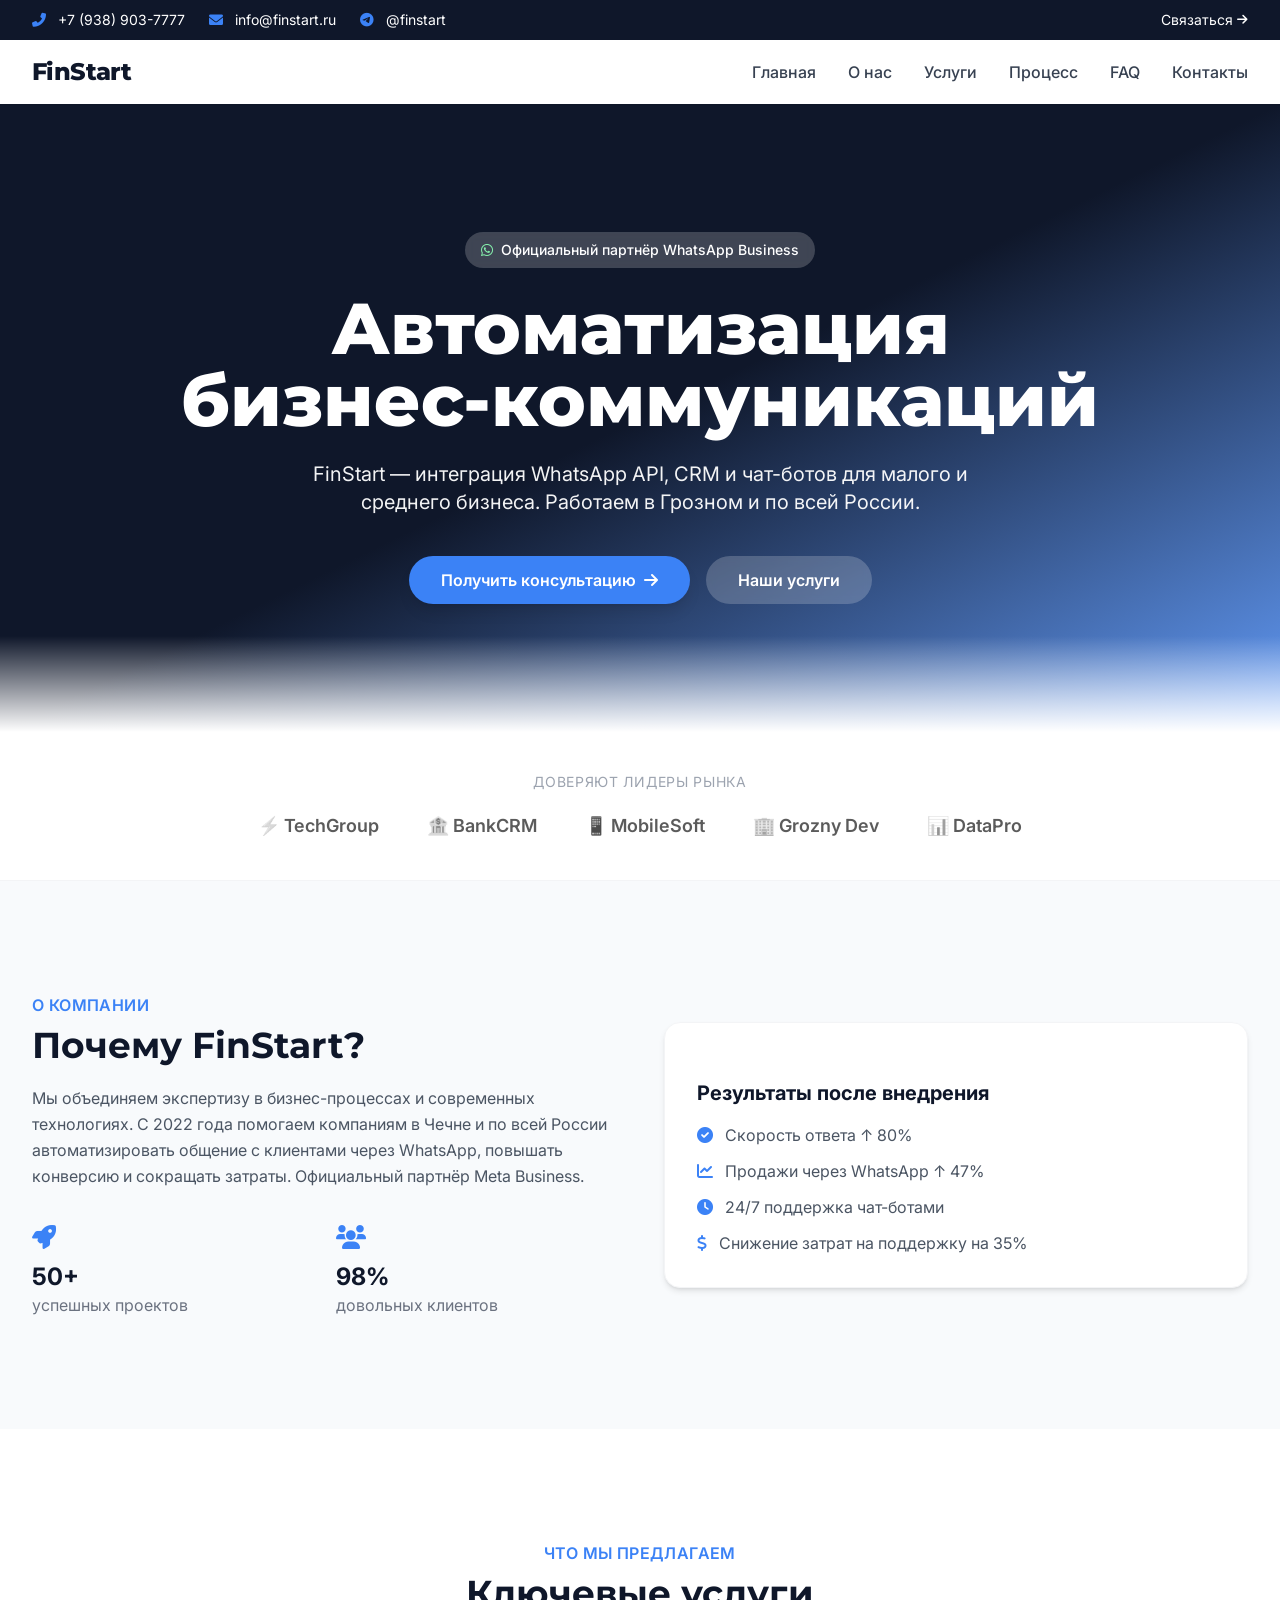
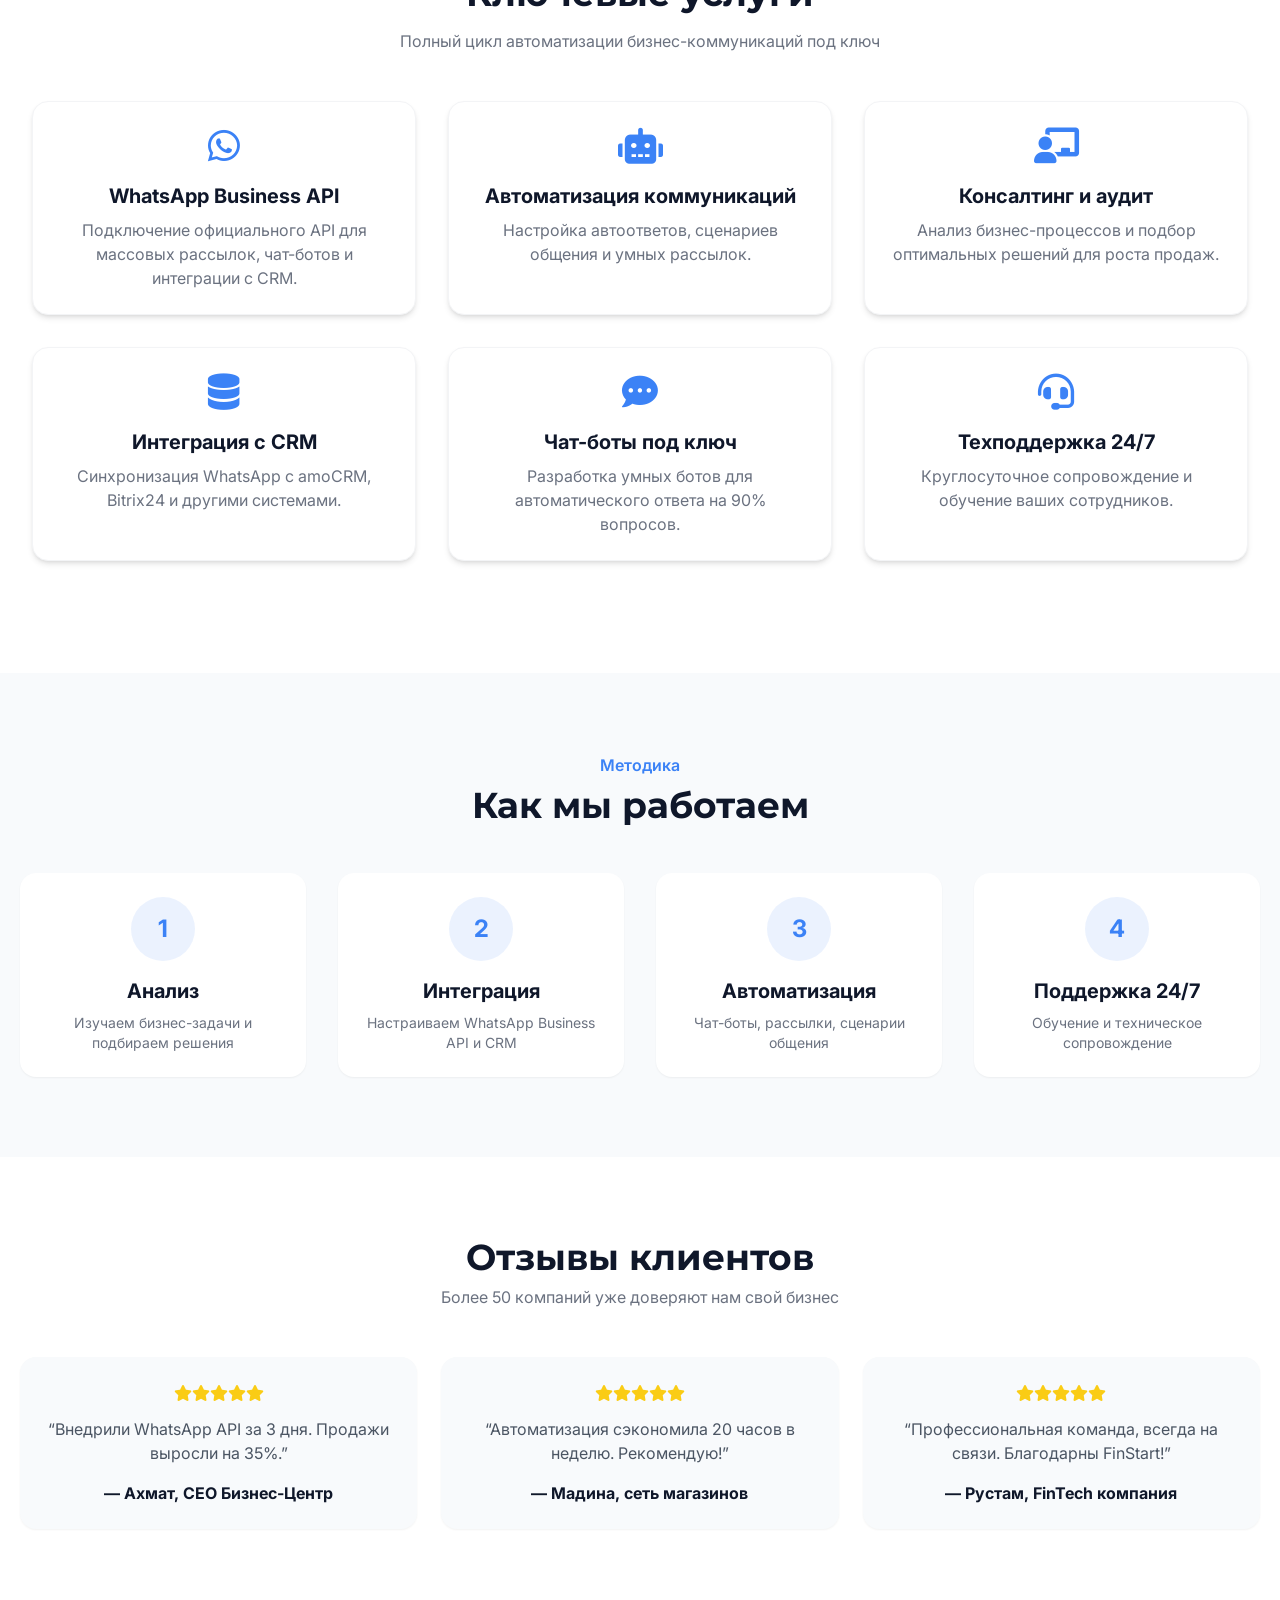
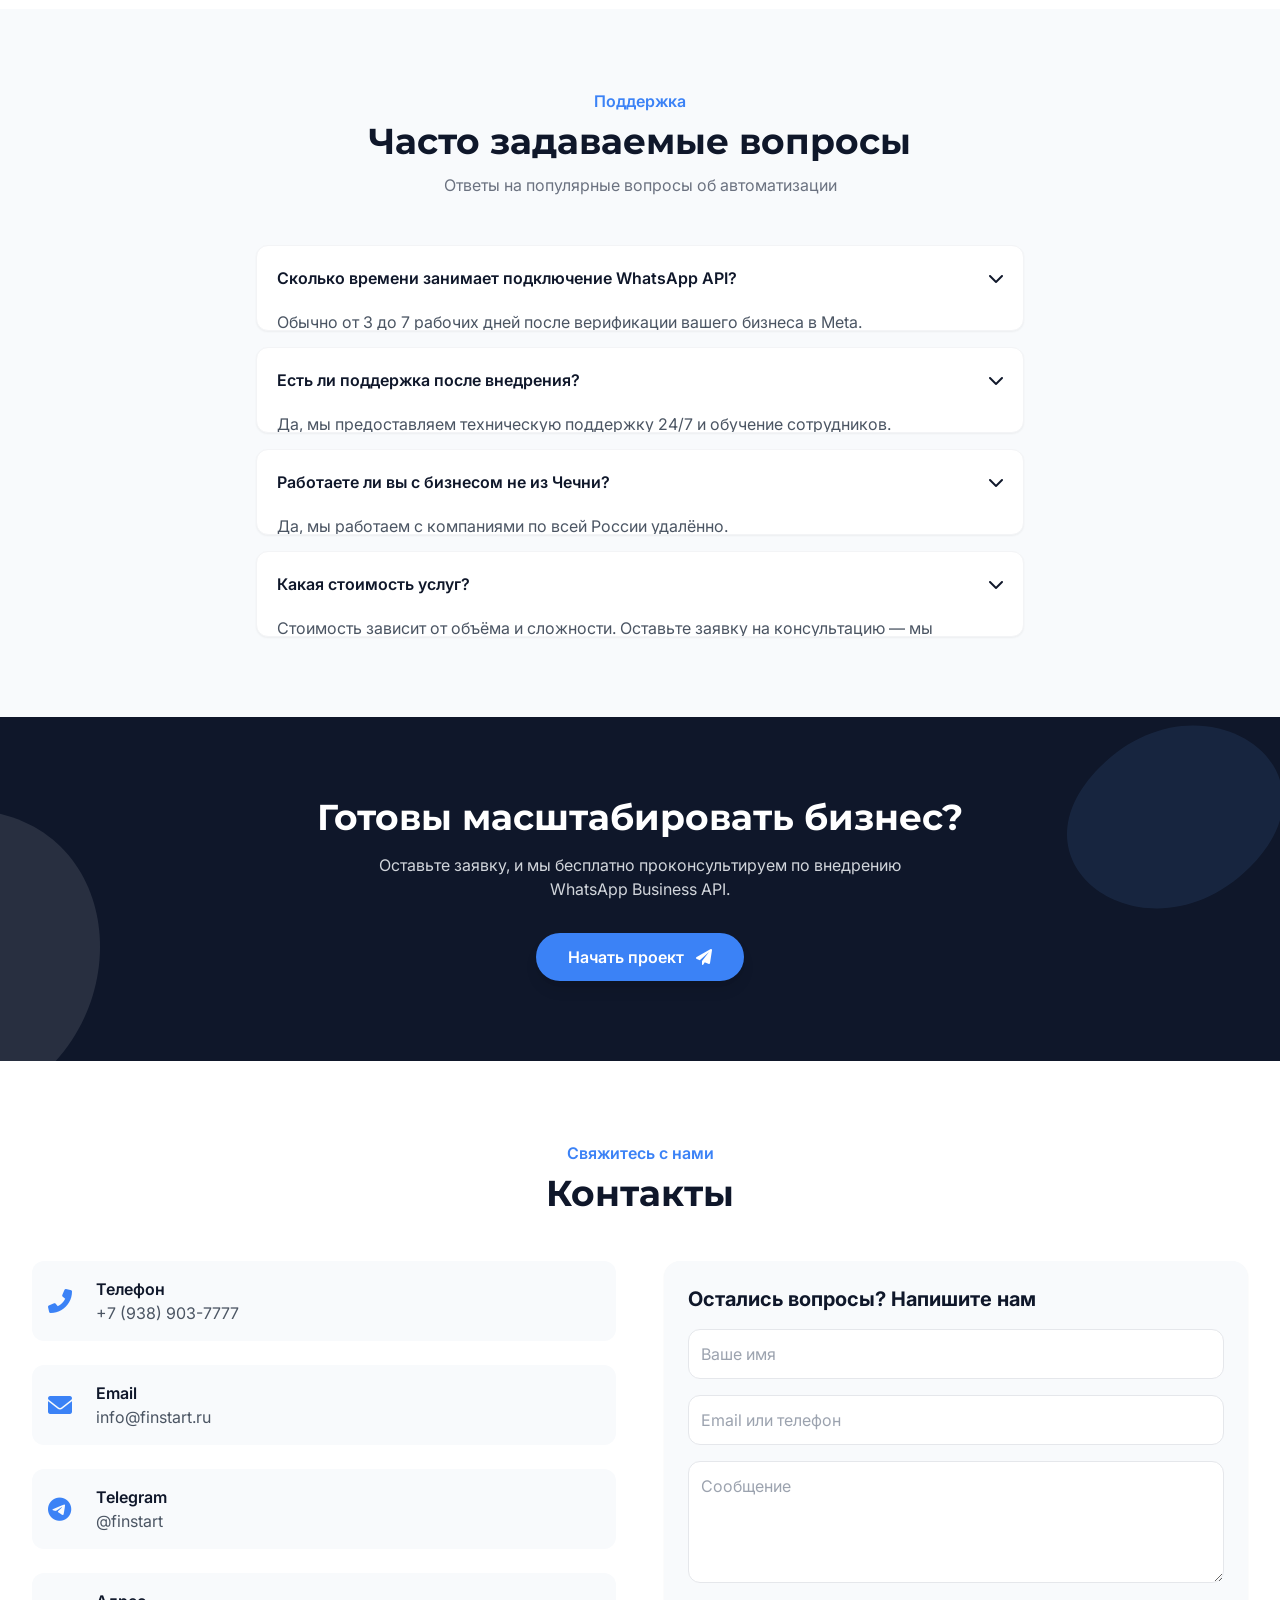
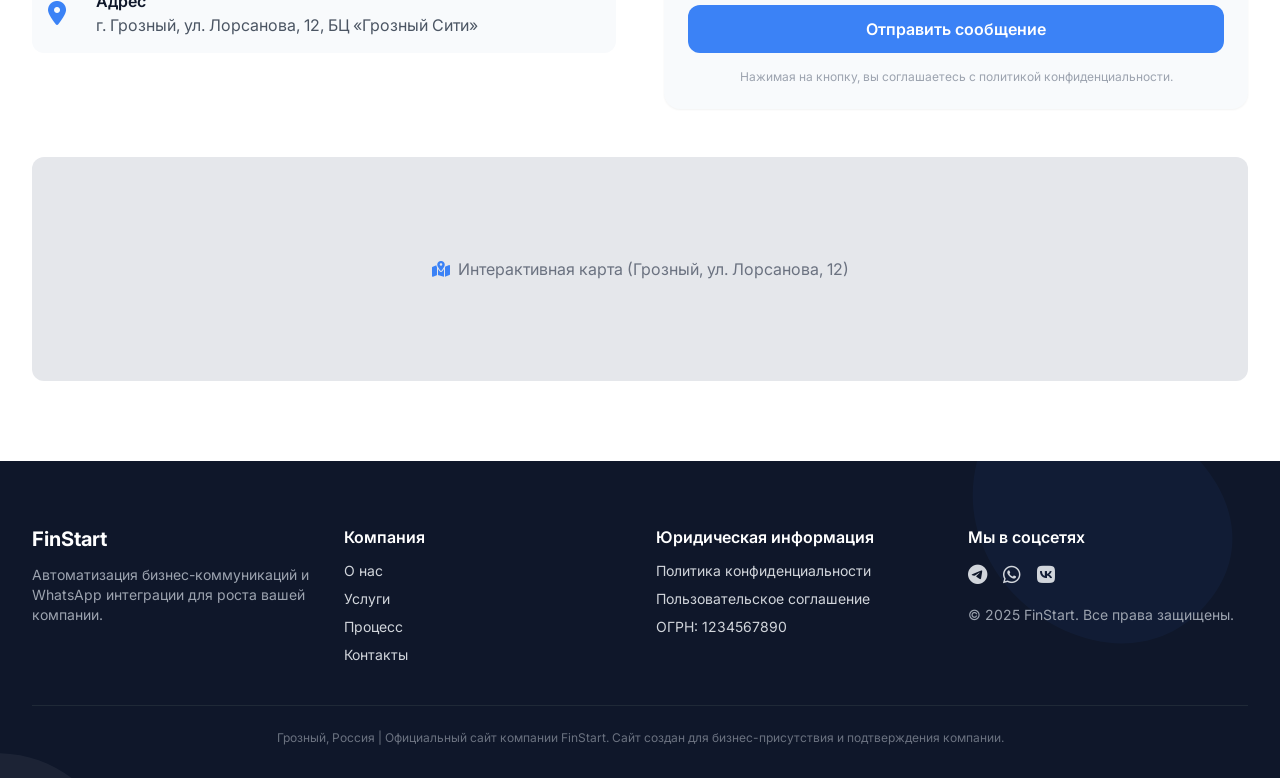
==== index.html @ 0916520d "Replace tailwind.com to localtailwind" ====
<!DOCTYPE html>
<html lang="ru">
<head>
  <meta charset="UTF-8">
  <meta name="viewport" content="width=device-width, initial-scale=1.0, viewport-fit=cover">
  <title>FinStart | Автоматизация бизнес-коммуникаций</title>
  <meta name="description" content="FinStart — интеграция WhatsApp Business API, CRM, чат-боты. Повышайте продажи и доверие к бизнесу. Официальный сайт.">
  <meta name="keywords" content="FinStart, WhatsApp Business, автоматизация, бизнес-коммуникации, CRM, Грозный">
  <meta name="author" content="GrozNet">
  <!-- Open Graph -->
  <meta property="og:title" content="FinStart — Умные бизнес-коммуникации">
  <meta property="og:description" content="Помогаем бизнесу в Чечне и России расти с помощью автоматизации WhatsApp.">
  <meta property="og:type" content="website">
  <meta property="og:url" content="https://finstart.ru">
  <meta property="og:image" content="https://finstart.ru/assets/images/og-preview.jpg">
  <!-- Favicon inline -->
  <link rel="icon" type="image/svg+xml" href="data:image/svg+xml,%3Csvg xmlns='http://www.w3.org/2000/svg' viewBox='0 0 100 100'%3E%3Crect width='100' height='100' fill='%230F172A'/%3E%3Ctext x='50' y='67' font-size='58' text-anchor='middle' fill='white' font-weight='bold'%3EFS%3C/text%3E%3C/svg%3E">
  <!-- Fonts -->
  <link href="https://fonts.googleapis.com/css2?family=Inter:opsz,wght@14..32,300;400;500;600;700;800&family=Montserrat:wght@400;500;600;700;800&display=swap" rel="stylesheet">
  <!-- Tailwind + Font Awesome -->
  <!-- <script src="https://cdn.tailwindcss.com"></script> -->
  <script src="/assets/js/localTailwind.js"></script>
  <link rel="stylesheet" href="https://cdnjs.cloudflare.com/ajax/libs/font-awesome/6.0.0-beta3/css/all.min.css">
  <style>
    /* Custom CSS for accordion, mobile menu, animations */
    .faq-answer {
      max-height: 0;
      overflow: hidden;
      transition: max-height 0.4s cubic-bezier(0.4, 0, 0.2, 1);
    }
    .faq-answer.open {
      max-height: 300px;
    }
    .mobile-menu-open {
      overflow: hidden;
    }
    @keyframes fadeUp {
      from { opacity: 0; transform: translateY(30px); }
      to { opacity: 1; transform: translateY(0); }
    }
    .fade-up {
      animation: fadeUp 0.7s ease forwards;
    }
    .service-card, .testimonial-card {
      transition: all 0.3s ease;
    }
    .service-card:hover, .testimonial-card:hover {
      transform: translateY(-6px);
      box-shadow: 0 20px 25px -12px rgba(0, 0, 0, 0.1);
    }
    html {
      scroll-behavior: smooth;
    }
  </style>
  <script>
    tailwind.config = {
      theme: {
        extend: {
          colors: {
            brand: '#0F172A',
            accent: '#3B82F6',
            'gray-soft': '#F8FAFC',
          },
          fontFamily: {
            heading: ['Montserrat', 'sans-serif'],
            body: ['Inter', 'sans-serif'],
          }
        }
      }
    }
  </script>
</head>
<body class="font-body text-brand bg-white">

  <!-- ==================== MULTILEVEL HEADER (Top bar + Main nav) ==================== -->
  <header class="sticky top-0 z-50 bg-white/95 backdrop-blur-md shadow-sm">
    <!-- Top bar with contacts (desktop) -->
    <div class="hidden md:block bg-brand text-white text-sm py-2.5">
      <div class="container mx-auto px-5 lg:px-8 flex justify-between items-center">
        <div class="flex space-x-6">
          <span><i class="fas fa-phone-alt mr-2 text-accent"></i> +7 (938) 903-7777</span>
          <span><i class="fas fa-envelope mr-2 text-accent"></i> info@finstart.ru</span>
          <span><i class="fab fa-telegram mr-2 text-accent"></i> @finstart</span>
        </div>
        <div>
          <a href="#contact" class="hover:text-accent transition flex items-center gap-1">Связаться <i class="fas fa-arrow-right text-xs"></i></a>
        </div>
      </div>
    </div>
    <!-- Main navigation -->
    <div class="container mx-auto px-5 lg:px-8 py-4 flex items-center justify-between">
      <a href="#hero" class="text-2xl font-heading font-extrabold tracking-tight text-brand">FinStart</a>
      <nav class="hidden md:flex space-x-8 text-gray-700 font-medium">
        <a href="#hero" class="hover:text-accent transition">Главная</a>
        <a href="#about" class="hover:text-accent transition">О нас</a>
        <a href="#services" class="hover:text-accent transition">Услуги</a>
        <a href="#process" class="hover:text-accent transition">Процесс</a>
        <a href="#faq" class="hover:text-accent transition">FAQ</a>
        <a href="#contact" class="hover:text-accent transition">Контакты</a>
      </nav>
      <button id="mobileMenuBtn" class="md:hidden text-2xl focus:outline-none" aria-label="Меню"><i class="fas fa-bars"></i></button>
    </div>
    <!-- Mobile drawer -->
    <div id="mobileMenu" class="fixed inset-0 bg-white z-50 transform translate-x-full transition-transform duration-300 ease-in-out md:hidden w-full h-full min-h-screen">
          <div class="flex flex-col h-full pt-20 px-6 bg-white">
            <button id="closeMenuBtn" class="absolute top-6 right-6 text-2xl text-gray-800"><i class="fas fa-times"></i></button>
            <nav class="flex flex-col space-y-6 text-xl font-medium text-gray-800">
              <a href="#hero" class="border-b pb-2">Главная</a>
              <a href="#about" class="border-b pb-2">О нас</a>
              <a href="#services" class="border-b pb-2">Услуги</a>
              <a href="#process" class="border-b pb-2">Процесс</a>
              <a href="#faq" class="border-b pb-2">FAQ</a>
              <a href="#contact" class="border-b pb-2">Контакты</a>
            </nav>
            <div class="mt-auto pt-8 text-sm text-gray-500 border-t border-gray-100 pb-8">
              <p>© 2025 FinStart | Грозный, Чечня</p>
              <div class="flex space-x-4 mt-3 text-lg text-gray-700">
                <i class="fab fa-whatsapp"></i>
                <i class="fab fa-telegram"></i>
                <i class="fab fa-vk"></i>
              </div>
            </div>
          </div>
        </div>
  </header>

  <main>
    <!-- ==================== HERO SECTION ==================== -->
    <section id="hero" class="relative bg-gradient-to-br from-brand via-brand to-accent/80 text-white py-24 md:py-32 overflow-hidden">
      <div class="container mx-auto px-5 lg:px-8 text-center relative z-10">
        <div class="inline-flex items-center gap-2 bg-white/20 backdrop-blur-sm rounded-full px-4 py-2 text-sm font-medium mb-6">
          <i class="fab fa-whatsapp text-green-300"></i> Официальный партнёр WhatsApp Business
        </div>
        <h1 class="font-heading text-4xl md:text-6xl lg:text-7xl font-extrabold leading-tight">Автоматизация <br>бизнес-коммуникаций</h1>
        <p class="mt-6 text-lg md:text-xl max-w-2xl mx-auto opacity-95">FinStart — интеграция WhatsApp API, CRM и чат-ботов для малого и среднего бизнеса. Работаем в Грозном и по всей России.</p>
        <div class="mt-10 flex flex-wrap justify-center gap-4">
          <a href="#contact" class="bg-accent hover:bg-blue-600 px-8 py-3 rounded-full font-semibold shadow-lg transition inline-flex items-center gap-2">Получить консультацию <i class="fas fa-arrow-right"></i></a>
          <a href="#services" class="bg-white/20 backdrop-blur-sm hover:bg-white/30 px-8 py-3 rounded-full font-semibold transition">Наши услуги</a>
        </div>
      </div>
      <div class="absolute bottom-0 left-0 w-full h-24 bg-gradient-to-t from-white to-transparent"></div>
    </section>

    <!-- ==================== TRUST BADGES ==================== -->
    <section class="py-10 bg-white border-b border-gray-100">
      <div class="container mx-auto px-5 text-center">
        <p class="text-gray-400 text-sm uppercase tracking-wider">Доверяют лидеры рынка</p>
        <div class="flex flex-wrap justify-center gap-8 md:gap-12 mt-5 opacity-70 grayscale">
          <span class="text-lg font-semibold">⚡ TechGroup</span><span class="text-lg font-semibold">🏦 BankCRM</span><span class="text-lg font-semibold">📱 MobileSoft</span><span class="text-lg font-semibold">🏢 Grozny Dev</span><span class="text-lg font-semibold">📊 DataPro</span>
        </div>
      </div>
    </section>

    <!-- ==================== ABOUT + STATS ==================== -->
    <section id="about" class="py-20 md:py-28 bg-gray-soft">
      <div class="container mx-auto px-5 lg:px-8">
        <div class="grid md:grid-cols-2 gap-12 items-center">
          <div class="fade-up">
            <span class="text-accent font-semibold uppercase tracking-wide">О компании</span>
            <h2 class="font-heading text-3xl md:text-4xl font-bold mt-2">Почему FinStart?</h2>
            <p class="mt-5 text-gray-600 leading-relaxed">Мы объединяем экспертизу в бизнес-процессах и современных технологиях. С 2022 года помогаем компаниям в Чечне и по всей России автоматизировать общение с клиентами через WhatsApp, повышать конверсию и сокращать затраты. Официальный партнёр Meta Business.</p>
            <div class="mt-8 grid grid-cols-2 gap-6">
              <div><i class="fas fa-rocket text-accent text-2xl"></i><p class="font-bold text-2xl mt-2">50+</p><p class="text-gray-500">успешных проектов</p></div>
              <div><i class="fas fa-users text-accent text-2xl"></i><p class="font-bold text-2xl mt-2">98%</p><p class="text-gray-500">довольных клиентов</p></div>
            </div>
          </div>
          <div class="bg-white rounded-2xl p-6 md:p-8 shadow-md border border-gray-100 fade-up" style="animation-delay:0.1s">
            <i class="fas fa-chart-simple text-accent text-3xl mb-4"></i>
            <h3 class="text-xl font-bold">Результаты после внедрения</h3>
            <ul class="mt-4 space-y-3 text-gray-600">
              <li><i class="fas fa-check-circle text-accent mr-2"></i> Скорость ответа ↑ 80%</li>
              <li><i class="fas fa-chart-line mr-2 text-accent"></i> Продажи через WhatsApp ↑ 47%</li>
              <li><i class="fas fa-clock mr-2 text-accent"></i> 24/7 поддержка чат-ботами</li>
              <li><i class="fas fa-dollar-sign mr-2 text-accent"></i> Снижение затрат на поддержку на 35%</li>
            </ul>
          </div>
        </div>
      </div>
    </section>

    <!-- ==================== SERVICES SECTION (Dynamic JS) ==================== -->
    <section id="services" class="py-20 md:py-28 bg-white">
      <div class="container mx-auto px-5 lg:px-8 text-center">
        <span class="text-accent font-semibold uppercase tracking-wide">Что мы предлагаем</span>
        <h2 class="font-heading text-3xl md:text-4xl font-bold mt-2">Ключевые услуги</h2>
        <p class="text-gray-500 mt-4 max-w-2xl mx-auto">Полный цикл автоматизации бизнес-коммуникаций под ключ</p>
        <div id="servicesGrid" class="grid md:grid-cols-2 lg:grid-cols-3 gap-8 mt-12">
          <!-- Will be injected via JS -->
          <div class="col-span-full flex justify-center py-12"><i class="fas fa-spinner fa-spin text-accent text-3xl"></i></div>
        </div>
      </div>
    </section>

    <!-- ==================== PROCESS SECTION (4 steps) ==================== -->
    <section id="process" class="py-20 bg-gray-soft">
      <div class="container mx-auto px-5 text-center">
        <span class="text-accent font-semibold">Методика</span>
        <h2 class="font-heading text-3xl md:text-4xl font-bold mt-2">Как мы работаем</h2>
        <div class="grid sm:grid-cols-2 lg:grid-cols-4 gap-8 mt-12">
          <div class="bg-white p-6 rounded-2xl shadow-sm"><div class="bg-accent/10 w-16 h-16 rounded-full flex items-center justify-center mx-auto text-accent text-2xl font-bold">1</div><h3 class="font-bold text-xl mt-4">Анализ</h3><p class="text-gray-500 text-sm mt-2">Изучаем бизнес-задачи и подбираем решения</p></div>
          <div class="bg-white p-6 rounded-2xl shadow-sm"><div class="bg-accent/10 w-16 h-16 rounded-full flex items-center justify-center mx-auto text-accent text-2xl font-bold">2</div><h3 class="font-bold text-xl mt-4">Интеграция</h3><p class="text-gray-500 text-sm mt-2">Настраиваем WhatsApp Business API и CRM</p></div>
          <div class="bg-white p-6 rounded-2xl shadow-sm"><div class="bg-accent/10 w-16 h-16 rounded-full flex items-center justify-center mx-auto text-accent text-2xl font-bold">3</div><h3 class="font-bold text-xl mt-4">Автоматизация</h3><p class="text-gray-500 text-sm mt-2">Чат-боты, рассылки, сценарии общения</p></div>
          <div class="bg-white p-6 rounded-2xl shadow-sm"><div class="bg-accent/10 w-16 h-16 rounded-full flex items-center justify-center mx-auto text-accent text-2xl font-bold">4</div><h3 class="font-bold text-xl mt-4">Поддержка 24/7</h3><p class="text-gray-500 text-sm mt-2">Обучение и техническое сопровождение</p></div>
        </div>
      </div>
    </section>

    <!-- ==================== TESTIMONIALS ==================== -->
    <section class="py-20 bg-white">
      <div class="container mx-auto px-5 text-center">
        <h2 class="font-heading text-3xl md:text-4xl font-bold">Отзывы клиентов</h2>
        <p class="text-gray-500 mt-2">Более 50 компаний уже доверяют нам свой бизнес</p>
        <div class="grid md:grid-cols-3 gap-6 mt-12">
          <div class="testimonial-card bg-gray-soft p-6 rounded-2xl shadow-sm"><i class="fas fa-star text-yellow-400"></i><i class="fas fa-star text-yellow-400"></i><i class="fas fa-star text-yellow-400"></i><i class="fas fa-star text-yellow-400"></i><i class="fas fa-star text-yellow-400"></i><p class="mt-3 text-gray-600">“Внедрили WhatsApp API за 3 дня. Продажи выросли на 35%.”</p><p class="font-bold mt-4">— Ахмат, CEO Бизнес-Центр</p></div>
          <div class="testimonial-card bg-gray-soft p-6 rounded-2xl shadow-sm"><i class="fas fa-star text-yellow-400"></i><i class="fas fa-star text-yellow-400"></i><i class="fas fa-star text-yellow-400"></i><i class="fas fa-star text-yellow-400"></i><i class="fas fa-star text-yellow-400"></i><p class="mt-3 text-gray-600">“Автоматизация сэкономила 20 часов в неделю. Рекомендую!”</p><p class="font-bold mt-4">— Мадина, сеть магазинов</p></div>
          <div class="testimonial-card bg-gray-soft p-6 rounded-2xl shadow-sm"><i class="fas fa-star text-yellow-400"></i><i class="fas fa-star text-yellow-400"></i><i class="fas fa-star text-yellow-400"></i><i class="fas fa-star text-yellow-400"></i><i class="fas fa-star text-yellow-400"></i><p class="mt-3 text-gray-600">“Профессиональная команда, всегда на связи. Благодарны FinStart!”</p><p class="font-bold mt-4">— Рустам, FinTech компания</p></div>
        </div>
      </div>
    </section>

    <!-- ==================== FAQ ACCORDION (Dynamic) ==================== -->
    <section id="faq" class="py-20 bg-gray-soft">
      <div class="container mx-auto px-5">
        <div class="text-center max-w-2xl mx-auto">
          <span class="text-accent font-semibold">Поддержка</span>
          <h2 class="font-heading text-3xl md:text-4xl font-bold mt-2">Часто задаваемые вопросы</h2>
          <p class="text-gray-500 mt-3">Ответы на популярные вопросы об автоматизации</p>
        </div>
        <div id="faqAccordion" class="max-w-3xl mx-auto mt-12 space-y-4">
          <!-- JS will inject FAQ items -->
          <div class="text-center py-10"><i class="fas fa-spinner fa-spin text-accent text-2xl"></i> Загрузка вопросов...</div>
        </div>
      </div>
    </section>

    <!-- ==================== CTA BLOCK ==================== -->
    <section class="py-20 bg-brand text-white text-center relative overflow-hidden">
      
      <!-- Animated Vector Shapes Background -->
      <div class="absolute inset-0 opacity-10 pointer-events-none z-0">
        <svg class="w-full h-full" xmlns="http://www.w3.org/2000/svg" preserveAspectRatio="none">
          <style>
            @keyframes pulse-shapes {
              0%, 100% { transform: scale(1) translate(0px, 0px) rotate(0deg); }
              33% { transform: scale(1.08) translate(15px, -10px) rotate(3deg); }
              66% { transform: scale(0.95) translate(-10px, 15px) rotate(-3deg); }
            }
            @keyframes float-reverse {
              0%, 100% { transform: scale(1) translate(0px, 0px) rotate(0deg); }
              50% { transform: scale(1.05) translate(-20px, -15px) rotate(-5deg); }
            }
            .brand-shape-1 { animation: pulse-shapes 14s ease-in-out infinite; fill: #FFFFFF; transform-origin: 20% 50%; }
            .brand-shape-2 { animation: float-reverse 18s ease-in-out infinite; fill: #60A5FA; transform-origin: 80% 50%; }
          </style>
          <!-- Left side flowing wave blob -->
          <path class="brand-shape-1" d="M-100,100 C100,50 150,250 50,350 C-50,450 -150,300 -150,200 Z" />
          <!-- Right side geometric grid accent -->
          <path class="brand-shape-2" d="M1100,50 C1200,-50 1350,50 1250,150 C1150,250 1000,150 1100,50 Z" />
        </svg>
      </div>

      <div class="container mx-auto px-5 relative z-10">
        <h2 class="font-heading text-3xl md:text-4xl font-bold">Готовы масштабировать бизнес?</h2>
        <p class="mt-4 text-gray-300 max-w-xl mx-auto">Оставьте заявку, и мы бесплатно проконсультируем по внедрению WhatsApp Business API.</p>
        <a href="#contact" class="mt-8 inline-block bg-accent hover:bg-blue-600 px-8 py-3 rounded-full font-semibold transition shadow-lg">Начать проект <i class="fas fa-paper-plane ml-2"></i></a>
      </div>
    </section>

    <!-- ==================== CONTACT SECTION + MAP ==================== -->
    <section id="contact" class="py-20 bg-white">
      <div class="container mx-auto px-5 lg:px-8">
        <div class="text-center max-w-2xl mx-auto">
          <span class="text-accent font-semibold">Свяжитесь с нами</span>
          <h2 class="font-heading text-3xl md:text-4xl font-bold mt-2">Контакты</h2>
        </div>
        <div class="grid lg:grid-cols-2 gap-12 mt-12">
          <div class="space-y-6">
            <div class="flex items-center gap-4 p-4 bg-gray-soft rounded-xl"><i class="fas fa-phone-alt text-accent text-2xl w-8"></i><div><p class="font-semibold">Телефон</p><p class="text-gray-600">+7 (938) 903-7777</p></div></div>
            <div class="flex items-center gap-4 p-4 bg-gray-soft rounded-xl"><i class="fas fa-envelope text-accent text-2xl w-8"></i><div><p class="font-semibold">Email</p><p class="text-gray-600">info@finstart.ru</p></div></div>
            <div class="flex items-center gap-4 p-4 bg-gray-soft rounded-xl"><i class="fab fa-telegram text-accent text-2xl w-8"></i><div><p class="font-semibold">Telegram</p><p class="text-gray-600">@finstart</p></div></div>
            <div class="flex items-center gap-4 p-4 bg-gray-soft rounded-xl"><i class="fas fa-map-marker-alt text-accent text-2xl w-8"></i><div><p class="font-semibold">Адрес</p><p class="text-gray-600">г. Грозный, ул. Лорсанова, 12, БЦ «Грозный Сити»</p></div></div>
          </div>
          <div class="bg-gray-soft rounded-2xl p-6 shadow-sm">
            <h3 class="text-xl font-bold mb-4">Остались вопросы? Напишите нам</h3>
            <form id="contactForm" class="space-y-4">
              <input type="text" placeholder="Ваше имя" class="w-full p-3 rounded-xl border border-gray-200 focus:border-accent outline-none transition">
              <input type="email" placeholder="Email или телефон" class="w-full p-3 rounded-xl border border-gray-200 focus:border-accent outline-none transition">
              <textarea rows="4" placeholder="Сообщение" class="w-full p-3 rounded-xl border border-gray-200 focus:border-accent outline-none transition"></textarea>
              <button type="submit" class="bg-accent text-white py-3 rounded-xl w-full font-semibold hover:bg-blue-600 transition">Отправить сообщение</button>
            </form>
            <p class="text-xs text-gray-400 text-center mt-4">Нажимая на кнопку, вы соглашаетесь с политикой конфиденциальности.</p>
          </div>
        </div>
        <!-- Map placeholder -->
        <div class="mt-12 bg-gray-200 h-56 rounded-xl flex items-center justify-center text-gray-500"><i class="fas fa-map-marked-alt mr-2 text-accent"></i> Интерактивная карта (Грозный, ул. Лорсанова, 12)</div>
      </div>
    </section>
  </main>

  <!-- ==================== 4-COLUMN FOOTER ==================== -->
  <footer class="bg-brand text-gray-300 pt-16 pb-8 relative overflow-hidden">
    
    <div class="absolute inset-0 opacity-5 pointer-events-none z-0">
      <svg class="w-full h-full" xmlns="http://www.w3.org/2000/svg" preserveAspectRatio="none">
        <style>
          @keyframes slow-orbit {
            0% { transform: rotate(0deg) translateY(0px); }
            50% { transform: rotate(3deg) translateY(-15px); }
            100% { transform: rotate(0deg) translateY(0px); }
          }
          @keyframes slow-orbit-reverse {
            0% { transform: rotate(0deg) translateY(0px); }
            50% { transform: rotate(-4deg) translateY(10px); }
            100% { transform: rotate(0deg) translateY(0px); }
          }
          .footer-shape-1 { animation: slow-orbit 20s ease-in-out infinite; fill: #FFFFFF; transform-origin: 10% 90%; }
          .footer-shape-2 { animation: slow-orbit-reverse 25s ease-in-out infinite; fill: #3B82F6; transform-origin: 90% 20%; }
        </style>
        <path class="footer-shape-1" d="M-50,300 C100,250 200,450 50,550 C-50,650 -150,500 -150,400 Z" />
        <path class="footer-shape-2" d="M1000,-50 C1150,-100 1300,50 1200,150 C1100,250 900,100 1000,-50 Z" />
      </svg>
    </div>

    <div class="container mx-auto px-5 lg:px-8 relative z-10">
      <div class="grid grid-cols-1 sm:grid-cols-2 lg:grid-cols-4 gap-8">
        <div>
          <h3 class="text-white text-xl font-bold">FinStart</h3>
          <p class="mt-3 text-sm text-gray-400">Автоматизация бизнес-коммуникаций и WhatsApp интеграции для роста вашей компании.</p>
        </div>
        <div>
          <h4 class="text-white font-semibold">Компания</h4>
          <ul class="mt-3 space-y-2 text-sm">
            <li><a href="#about" class="hover:text-accent transition">О нас</a></li>
            <li><a href="#services" class="hover:text-accent transition">Услуги</a></li>
            <li><a href="#process" class="hover:text-accent transition">Процесс</a></li>
            <li><a href="#contact" class="hover:text-accent transition">Контакты</a></li>
          </ul>
        </div>
        <div>
          <h4 class="text-white font-semibold">Юридическая информация</h4>
          <ul class="mt-3 space-y-2 text-sm">
            <li><a href="#" class="hover:text-accent transition">Политика конфиденциальности</a></li>
            <li><a href="#" class="hover:text-accent transition">Пользовательское соглашение</a></li>
            <li>ОГРН: 1234567890</li>
          </ul>
        </div>
        <div>
          <h4 class="text-white font-semibold">Мы в соцсетях</h4>
          <div class="flex space-x-4 mt-3 text-xl">
            <a href="#" class="hover:text-accent transition"><i class="fab fa-telegram"></i></a>
            <a href="#" class="hover:text-accent transition"><i class="fab fa-whatsapp"></i></a>
            <a href="#" class="hover:text-accent transition"><i class="fab fa-vk"></i></a>
          </div>
          <p class="mt-4 text-sm text-gray-400">© 2025 FinStart. Все права защищены.</p>
        </div>
      </div>
      <div class="border-t border-gray-800 mt-10 pt-6 text-center text-xs text-gray-500 relative z-10">
        Грозный, Россия | Официальный сайт компании FinStart. Сайт создан для бизнес-присутствия и подтверждения компании.
      </div>
    </div>
  </footer>

  <!-- ==================== MAIN JS ==================== -->
  <script>
    document.addEventListener('DOMContentLoaded', () => {
      // Mobile menu
      const mobileBtn = document.getElementById('mobileMenuBtn');
      const mobileMenu = document.getElementById('mobileMenu');
      const closeBtn = document.getElementById('closeMenuBtn');
      function toggleMenu(open) {
        if (mobileMenu) mobileMenu.style.transform = open ? 'translateX(0)' : 'translateX(100%)';
        document.body.classList.toggle('mobile-menu-open', open);
      }
      if (mobileBtn) mobileBtn.addEventListener('click', () => toggleMenu(true));
      if (closeBtn) closeBtn.addEventListener('click', () => toggleMenu(false));

      // Services data (inline to avoid external fetch)
      const services = [
        { title: "WhatsApp Business API", description: "Подключение официального API для массовых рассылок, чат-ботов и интеграции с CRM.", icon: "fab fa-whatsapp" },
        { title: "Автоматизация коммуникаций", description: "Настройка автоответов, сценариев общения и умных рассылок.", icon: "fas fa-robot" },
        { title: "Консалтинг и аудит", description: "Анализ бизнес-процессов и подбор оптимальных решений для роста продаж.", icon: "fas fa-chalkboard-user" },
        { title: "Интеграция с CRM", description: "Синхронизация WhatsApp с amoCRM, Bitrix24 и другими системами.", icon: "fas fa-database" },
        { title: "Чат-боты под ключ", description: "Разработка умных ботов для автоматического ответа на 90% вопросов.", icon: "fas fa-comment-dots" },
        { title: "Техподдержка 24/7", description: "Круглосуточное сопровождение и обучение ваших сотрудников.", icon: "fas fa-headset" }
      ];
      const servicesGrid = document.getElementById('servicesGrid');
      if (servicesGrid) {
        servicesGrid.innerHTML = services.map(svc => `
          <div class="service-card bg-white p-6 rounded-2xl shadow-md border border-gray-100 transition">
            <i class="${svc.icon} text-4xl text-accent mb-4"></i>
            <h3 class="text-xl font-bold">${svc.title}</h3>
            <p class="text-gray-500 mt-2">${svc.description}</p>
          </div>
        `).join('');
      }

      // FAQ data
      const faqs = [
        { question: "Сколько времени занимает подключение WhatsApp API?", answer: "Обычно от 3 до 7 рабочих дней после верификации вашего бизнеса в Meta." },
        { question: "Есть ли поддержка после внедрения?", answer: "Да, мы предоставляем техническую поддержку 24/7 и обучение сотрудников." },
        { question: "Работаете ли вы с бизнесом не из Чечни?", answer: "Да, мы работаем с компаниями по всей России удалённо." },
        { question: "Какая стоимость услуг?", answer: "Стоимость зависит от объёма и сложности. Оставьте заявку на консультацию — мы подготовим индивидуальное предложение." }
      ];
      const faqContainer = document.getElementById('faqAccordion');
      if (faqContainer) {
        faqContainer.innerHTML = faqs.map((faq, idx) => `
          <div class="bg-white rounded-xl shadow-sm border border-gray-100 overflow-hidden">
            <div class="faq-question flex justify-between items-center p-5 font-semibold cursor-pointer hover:bg-gray-50 transition" data-idx="${idx}">
              <span>${faq.question}</span><i class="fas fa-chevron-down transition-transform duration-200"></i>
            </div>
            <div class="faq-answer px-5 pb-5 text-gray-600">${faq.answer}</div>
          </div>
        `).join('');
        document.querySelectorAll('.faq-question').forEach(btn => {
          btn.addEventListener('click', () => {
            const answer = btn.nextElementSibling;
            const icon = btn.querySelector('i');
            answer.classList.toggle('open');
            icon.style.transform = answer.classList.contains('open') ? 'rotate(180deg)' : 'rotate(0)';
          });
        });
      }

      // Contact form handler
      const contactForm = document.getElementById('contactForm');
      if (contactForm) {
        contactForm.addEventListener('submit', (e) => {
          e.preventDefault();
          alert('Спасибо! Наш специалист свяжется с вами в ближайшее время.');
          contactForm.reset();
        });
      }

      // Smooth anchor click
      document.querySelectorAll('a[href^="#"]').forEach(anchor => {
        anchor.addEventListener('click', function(e) {
          const targetId = this.getAttribute('href');
          if (targetId === "#" || targetId === "") return;
          const targetEl = document.querySelector(targetId);
          if (targetEl) {
            e.preventDefault();
            targetEl.scrollIntoView({ behavior: 'smooth' });
            if (mobileMenu && mobileMenu.style.transform === 'translateX(0px)') toggleMenu(false);
          }
        });
      });
    });
  </script>
</body>
</html>
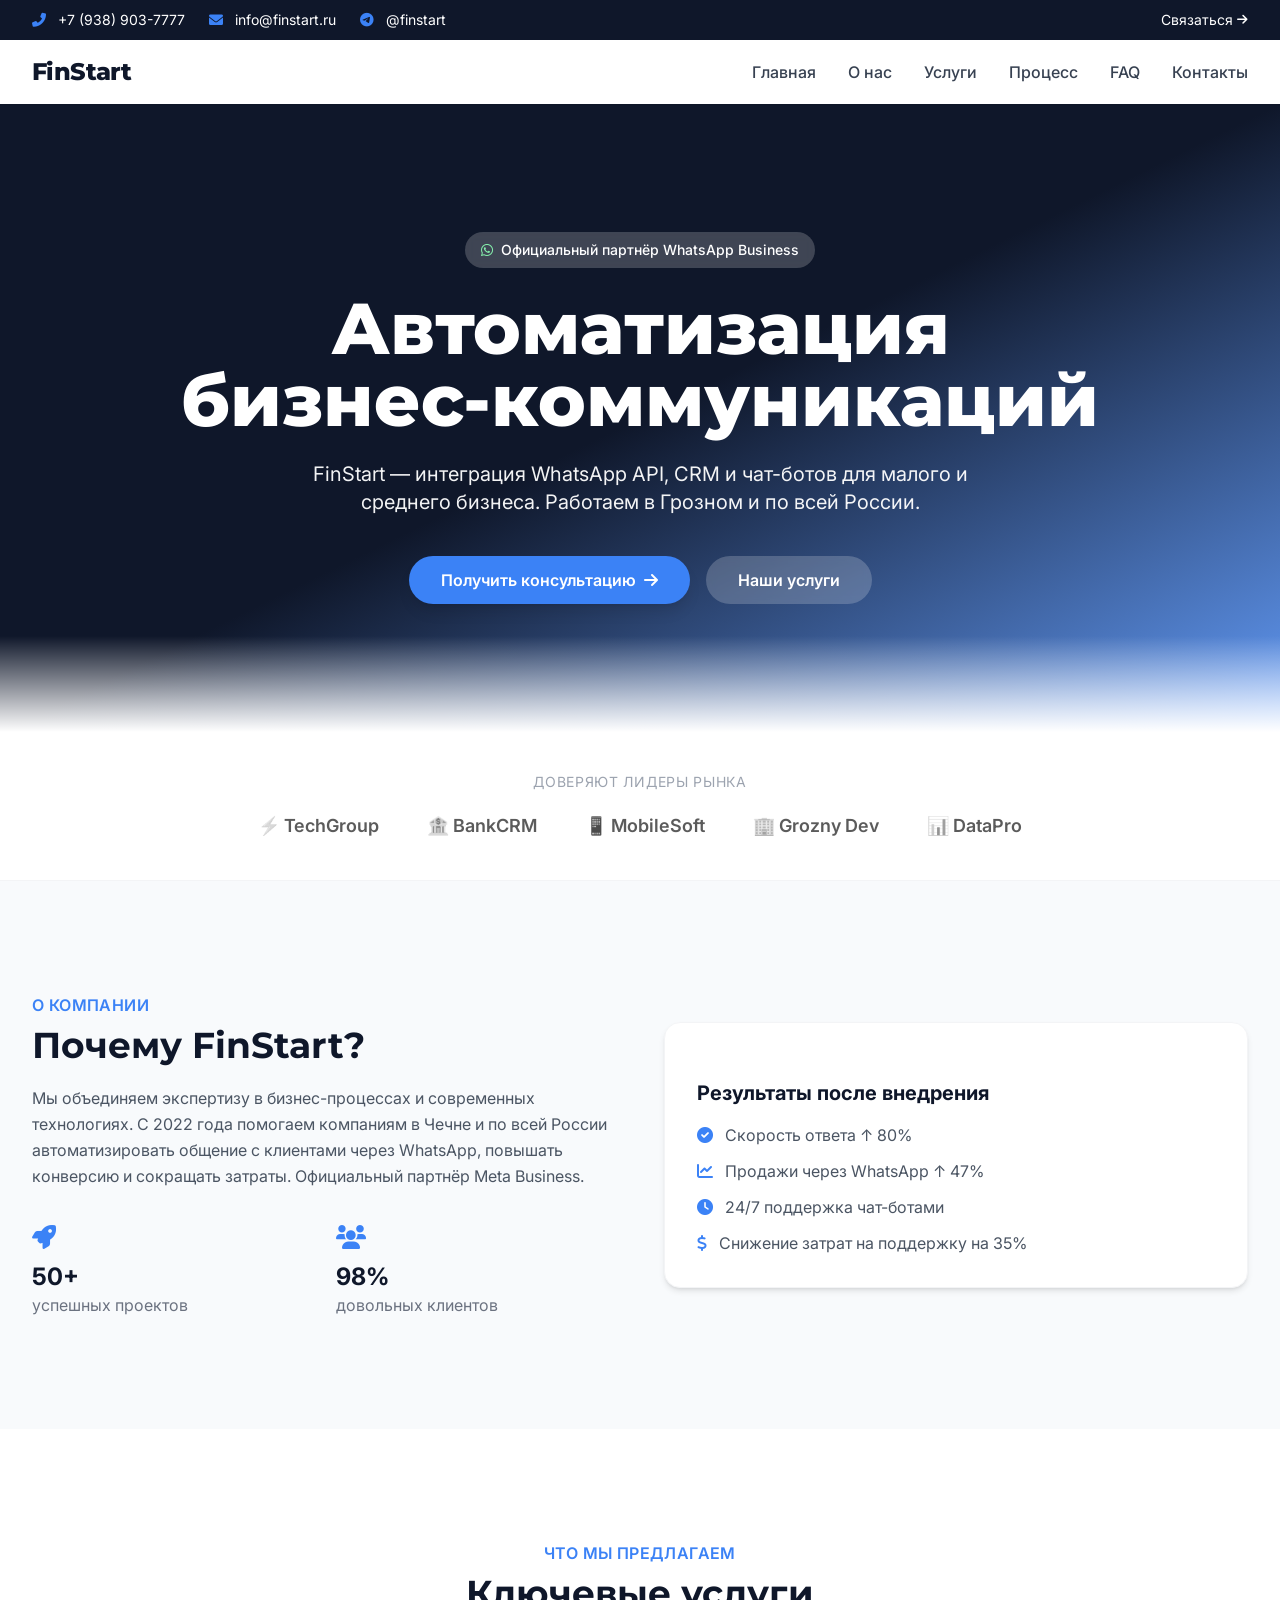
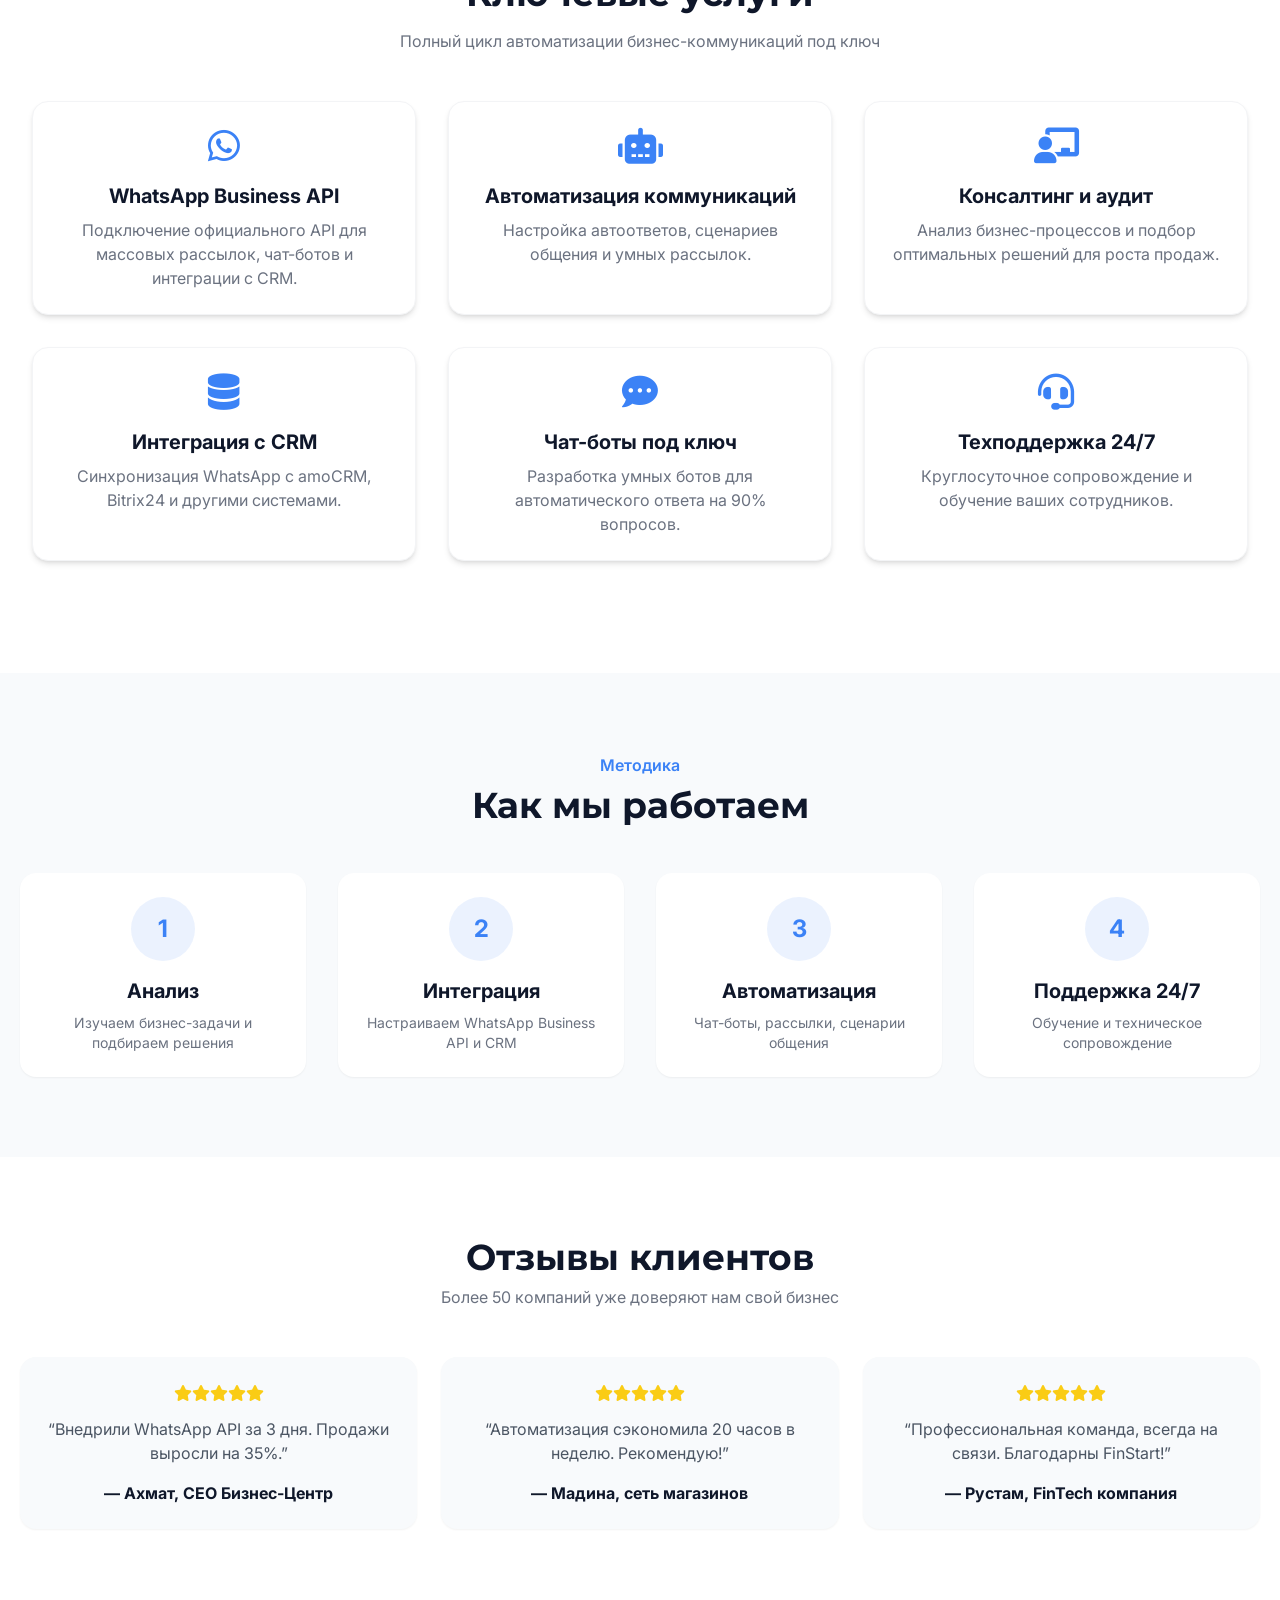
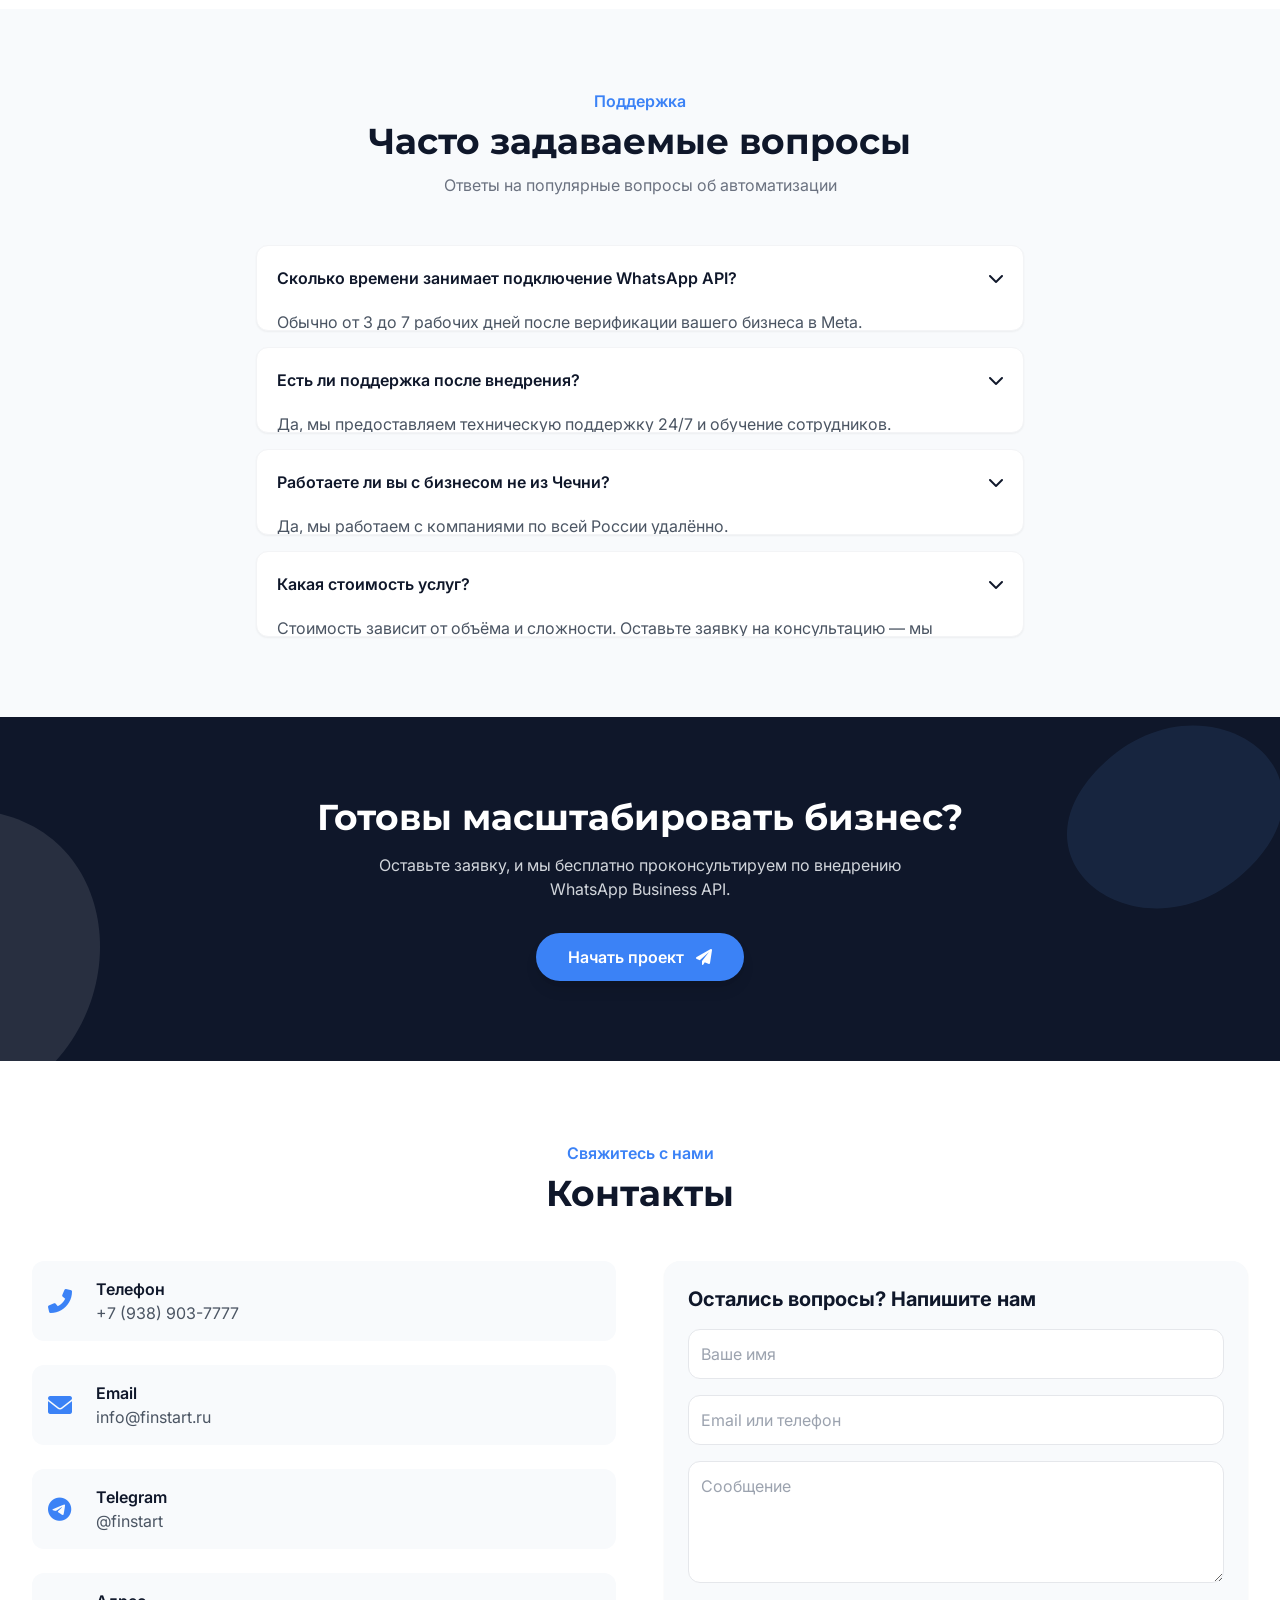
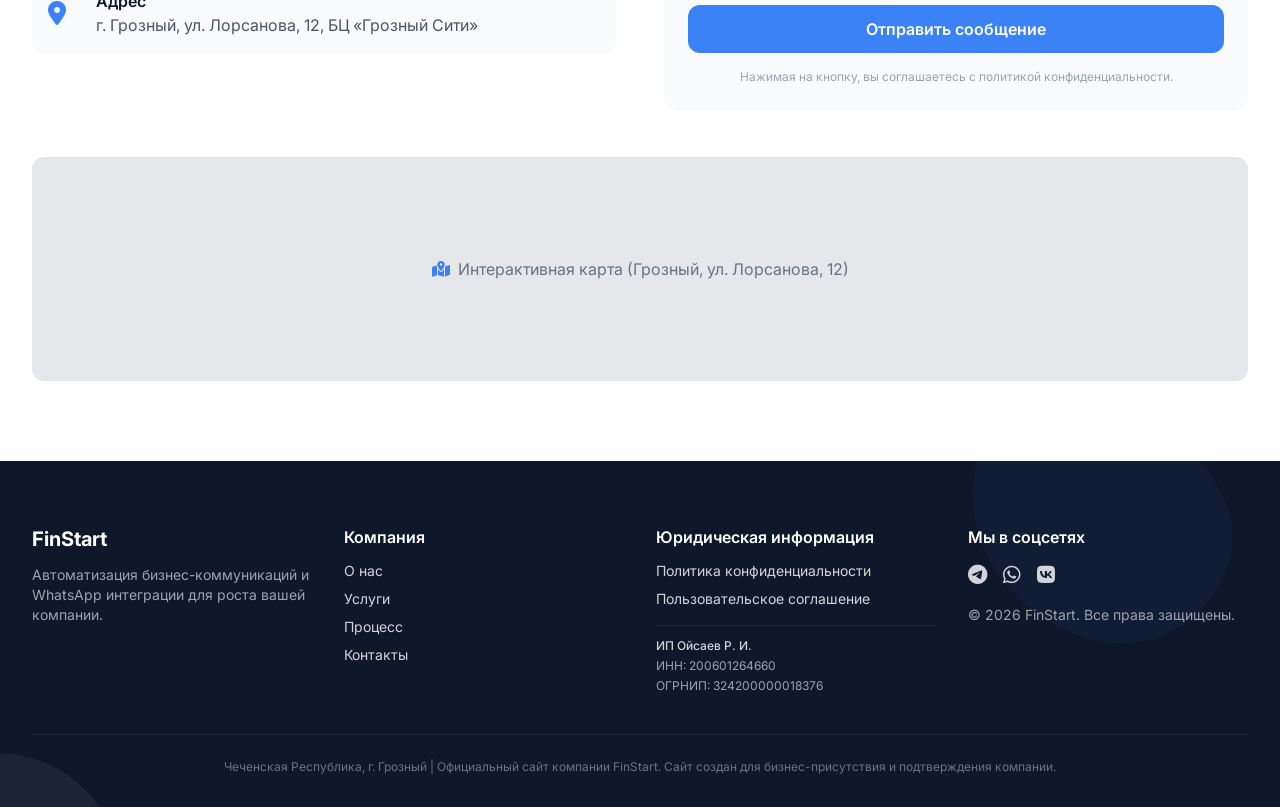
==== commit bb3fd973: "Add legal info in footer" ====
--- a/index.html
+++ b/index.html
@@ -298,67 +298,73 @@
   </main>
 
   <!-- ==================== 4-COLUMN FOOTER ==================== -->
-  <footer class="bg-brand text-gray-300 pt-16 pb-8 relative overflow-hidden">
-    
-    <div class="absolute inset-0 opacity-5 pointer-events-none z-0">
-      <svg class="w-full h-full" xmlns="http://www.w3.org/2000/svg" preserveAspectRatio="none">
-        <style>
-          @keyframes slow-orbit {
-            0% { transform: rotate(0deg) translateY(0px); }
-            50% { transform: rotate(3deg) translateY(-15px); }
-            100% { transform: rotate(0deg) translateY(0px); }
-          }
-          @keyframes slow-orbit-reverse {
-            0% { transform: rotate(0deg) translateY(0px); }
-            50% { transform: rotate(-4deg) translateY(10px); }
-            100% { transform: rotate(0deg) translateY(0px); }
-          }
-          .footer-shape-1 { animation: slow-orbit 20s ease-in-out infinite; fill: #FFFFFF; transform-origin: 10% 90%; }
-          .footer-shape-2 { animation: slow-orbit-reverse 25s ease-in-out infinite; fill: #3B82F6; transform-origin: 90% 20%; }
-        </style>
-        <path class="footer-shape-1" d="M-50,300 C100,250 200,450 50,550 C-50,650 -150,500 -150,400 Z" />
-        <path class="footer-shape-2" d="M1000,-50 C1150,-100 1300,50 1200,150 C1100,250 900,100 1000,-50 Z" />
-      </svg>
-    </div>
-
-    <div class="container mx-auto px-5 lg:px-8 relative z-10">
-      <div class="grid grid-cols-1 sm:grid-cols-2 lg:grid-cols-4 gap-8">
-        <div>
-          <h3 class="text-white text-xl font-bold">FinStart</h3>
-          <p class="mt-3 text-sm text-gray-400">Автоматизация бизнес-коммуникаций и WhatsApp интеграции для роста вашей компании.</p>
-        </div>
-        <div>
-          <h4 class="text-white font-semibold">Компания</h4>
-          <ul class="mt-3 space-y-2 text-sm">
-            <li><a href="#about" class="hover:text-accent transition">О нас</a></li>
-            <li><a href="#services" class="hover:text-accent transition">Услуги</a></li>
-            <li><a href="#process" class="hover:text-accent transition">Процесс</a></li>
-            <li><a href="#contact" class="hover:text-accent transition">Контакты</a></li>
-          </ul>
-        </div>
-        <div>
-          <h4 class="text-white font-semibold">Юридическая информация</h4>
-          <ul class="mt-3 space-y-2 text-sm">
-            <li><a href="#" class="hover:text-accent transition">Политика конфиденциальности</a></li>
-            <li><a href="#" class="hover:text-accent transition">Пользовательское соглашение</a></li>
-            <li>ОГРН: 1234567890</li>
-          </ul>
-        </div>
-        <div>
-          <h4 class="text-white font-semibold">Мы в соцсетях</h4>
-          <div class="flex space-x-4 mt-3 text-xl">
-            <a href="#" class="hover:text-accent transition"><i class="fab fa-telegram"></i></a>
-            <a href="#" class="hover:text-accent transition"><i class="fab fa-whatsapp"></i></a>
-            <a href="#" class="hover:text-accent transition"><i class="fab fa-vk"></i></a>
-          </div>
-          <p class="mt-4 text-sm text-gray-400">© 2025 FinStart. Все права защищены.</p>
-        </div>
-      </div>
-      <div class="border-t border-gray-800 mt-10 pt-6 text-center text-xs text-gray-500 relative z-10">
-        Грозный, Россия | Официальный сайт компании FinStart. Сайт создан для бизнес-присутствия и подтверждения компании.
-      </div>
-    </div>
-  </footer>
+  <!-- ==================== 4-COLUMN FOOTER ==================== -->
+    <footer class="bg-brand text-gray-300 pt-16 pb-8 relative overflow-hidden">
+      
+      <div class="absolute inset-0 opacity-5 pointer-events-none z-0">
+        <svg class="w-full h-full" xmlns="http://www.w3.org/2000/svg" preserveAspectRatio="none">
+          <style>
+            @keyframes slow-orbit {
+              0% { transform: rotate(0deg) translateY(0px); }
+              50% { transform: rotate(3deg) translateY(-15px); }
+              100% { transform: rotate(0deg) translateY(0px); }
+            }
+            @keyframes slow-orbit-reverse {
+              0% { transform: rotate(0deg) translateY(0px); }
+              50% { transform: rotate(-4deg) translateY(10px); }
+              100% { transform: rotate(0deg) translateY(0px); }
+            }
+            .footer-shape-1 { animation: slow-orbit 20s ease-in-out infinite; fill: #FFFFFF; transform-origin: 10% 90%; }
+            .footer-shape-2 { animation: slow-orbit-reverse 25s ease-in-out infinite; fill: #3B82F6; transform-origin: 90% 20%; }
+          </style>
+          <path class="footer-shape-1" d="M-50,300 C100,250 200,450 50,550 C-50,650 -150,500 -150,400 Z" />
+          <path class="footer-shape-2" d="M1000,-50 C1150,-100 1300,50 1200,150 C1100,250 900,100 1000,-50 Z" />
+        </svg>
+      </div>
+
+      <div class="container mx-auto px-5 lg:px-8 relative z-10">
+        <div class="grid grid-cols-1 sm:grid-cols-2 lg:grid-cols-4 gap-8">
+          <div>
+            <h3 class="text-white text-xl font-bold">FinStart</h3>
+            <p class="mt-3 text-sm text-gray-400">Автоматизация бизнес-коммуникаций и WhatsApp интеграции для роста вашей компании.</p>
+          </div>
+          <div>
+            <h4 class="text-white font-semibold">Компания</h4>
+            <ul class="mt-3 space-y-2 text-sm">
+              <li><a href="#about" class="hover:text-accent transition">О нас</a></li>
+              <li><a href="#services" class="hover:text-accent transition">Услуги</a></li>
+              <li><a href="#process" class="hover:text-accent transition">Процесс</a></li>
+              <li><a href="#contact" class="hover:text-accent transition">Контакты</a></li>
+            </ul>
+          </div>
+          <div>
+            <h4 class="text-white font-semibold">Юридическая информация</h4>
+            <ul class="mt-3 space-y-2 text-sm">
+              <li><a href="#" class="hover:text-accent transition">Политика конфиденциальности</a></li>
+              <li><a href="#" class="hover:text-accent transition">Пользовательское соглашение</a></li>
+            </ul>
+            <!-- Блок реквизитов ИП -->
+            <div class="mt-4 pt-3 border-t border-gray-800 text-xs text-gray-400 space-y-1">
+              <p class="font-medium text-gray-300">ИП Ойсаев Р. И.</p>
+              <p>ИНН: 200601264660</p>
+              <p>ОГРНИП: 324200000018376</p>
+            </div>
+          </div>
+          <div>
+            <h4 class="text-white font-semibold">Мы в соцсетях</h4>
+            <div class="flex space-x-4 mt-3 text-xl">
+              <a href="#" class="hover:text-accent transition"><i class="fab fa-telegram"></i></a>
+              <a href="#" class="hover:text-accent transition"><i class="fab fa-whatsapp"></i></a>
+              <a href="#" class="hover:text-accent transition"><i class="fab fa-vk"></i></a>
+            </div>
+            <p class="mt-4 text-sm text-gray-400">© 2026 FinStart. Все права защищены.</p>
+          </div>
+        </div>
+        <div class="border-t border-gray-800 mt-10 pt-6 text-center text-xs text-gray-500 relative z-10">
+          Чеченская Республика, г. Грозный | Официальный сайт компании FinStart. Сайт создан для бизнес-присутствия и подтверждения компании.
+        </div>
+      </div>
+    </footer>
 
   <!-- ==================== MAIN JS ==================== -->
   <script>
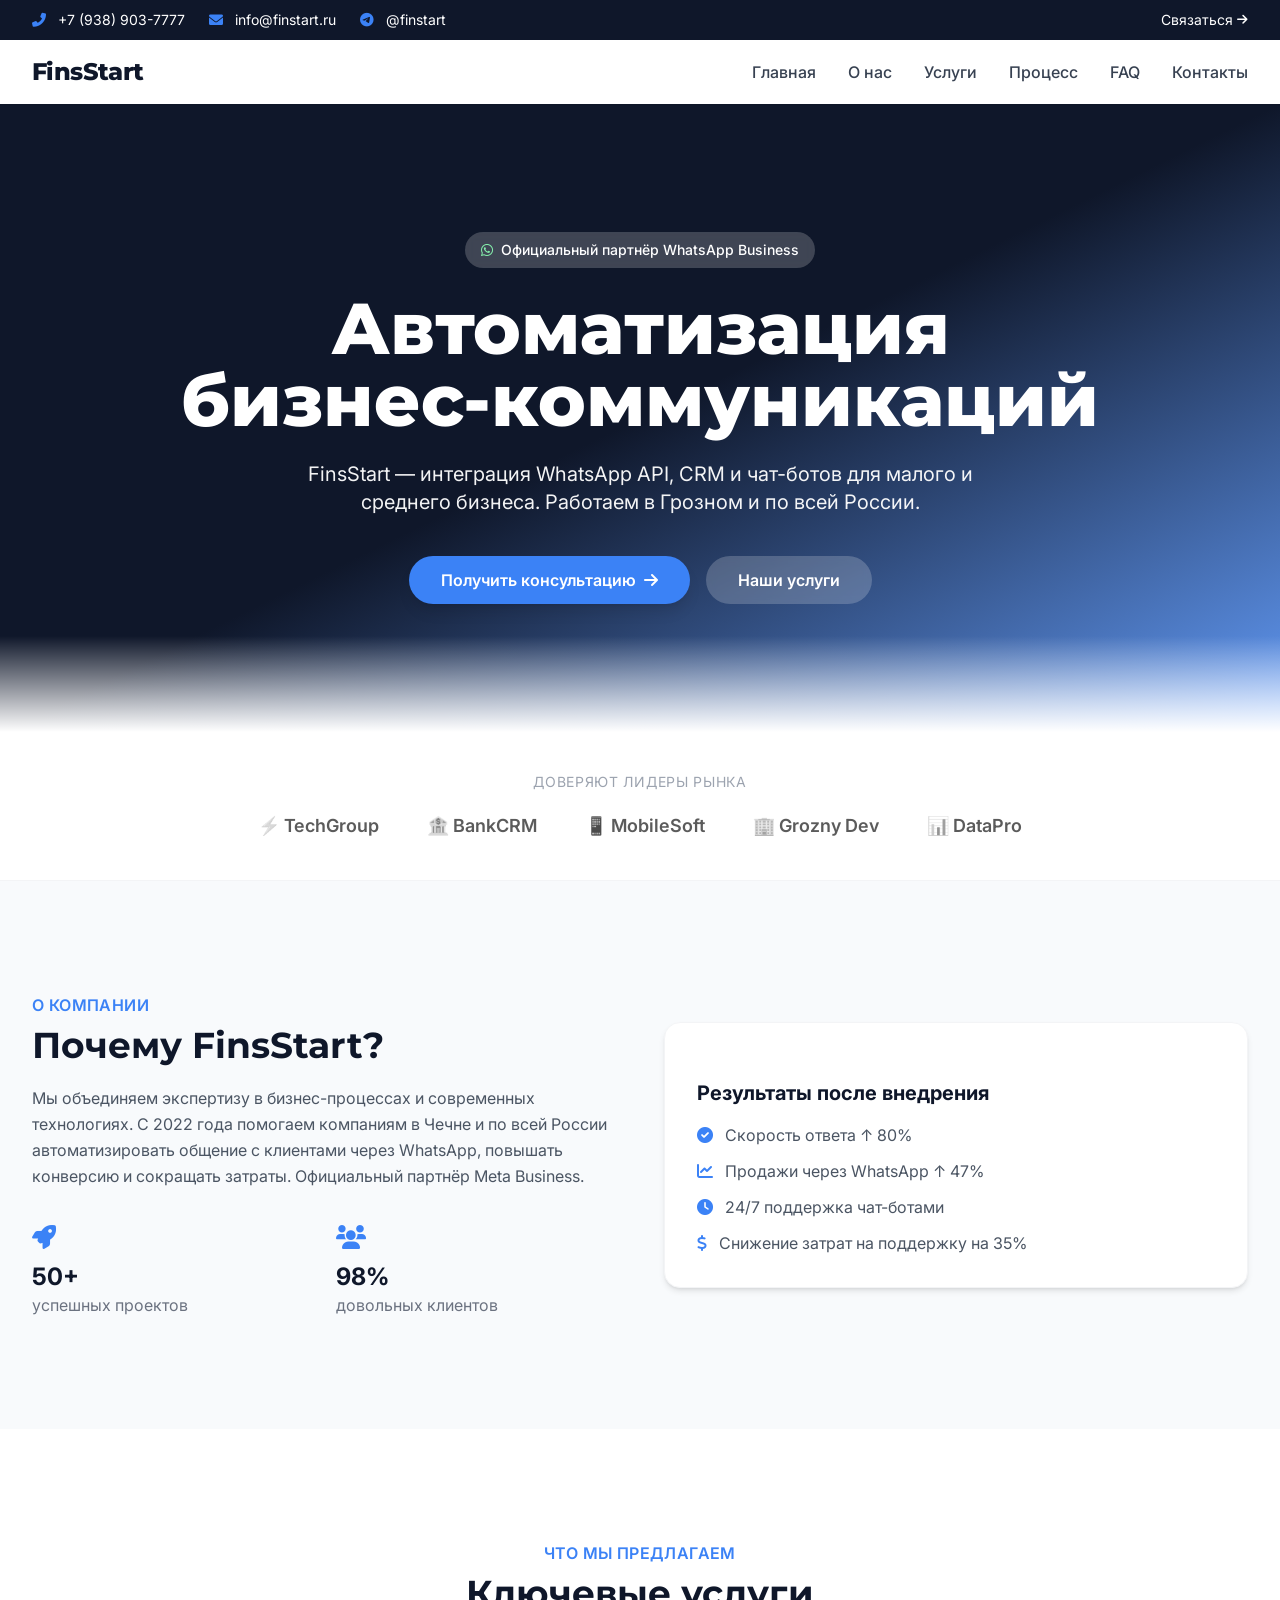
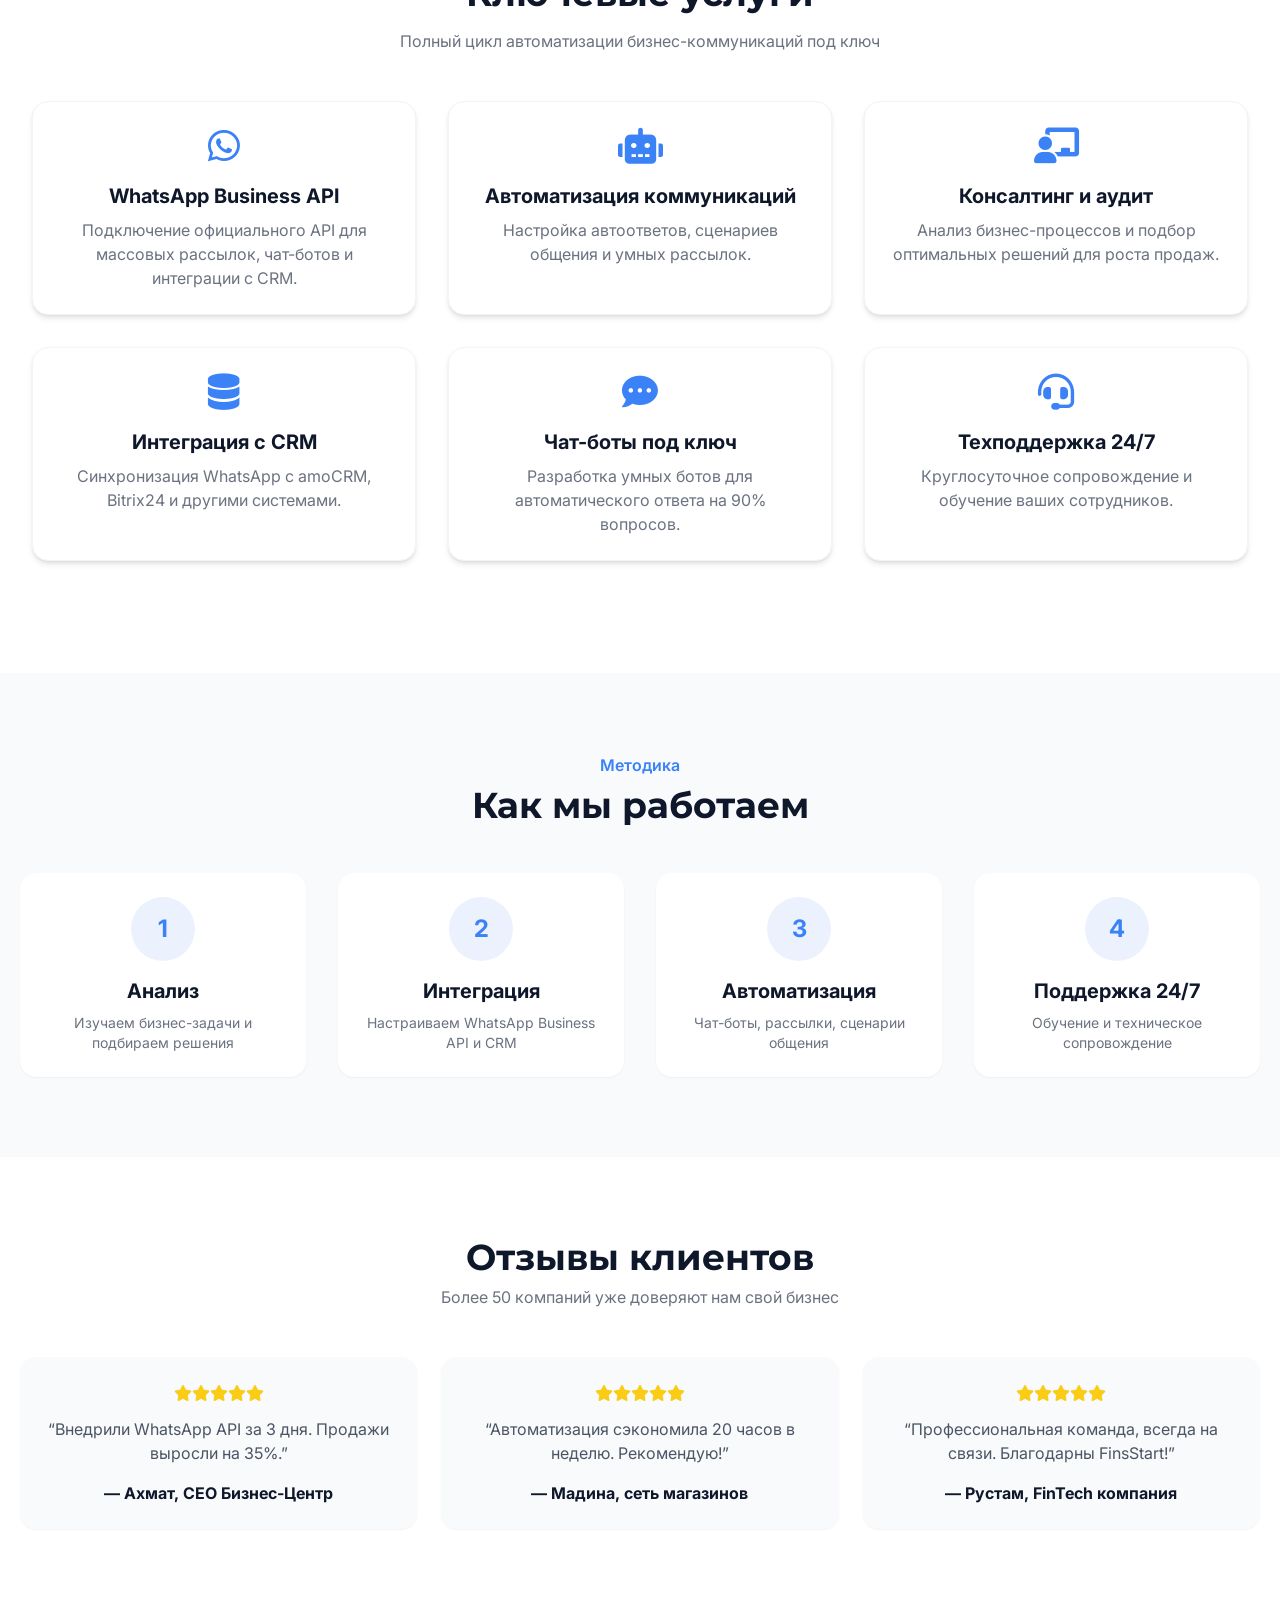
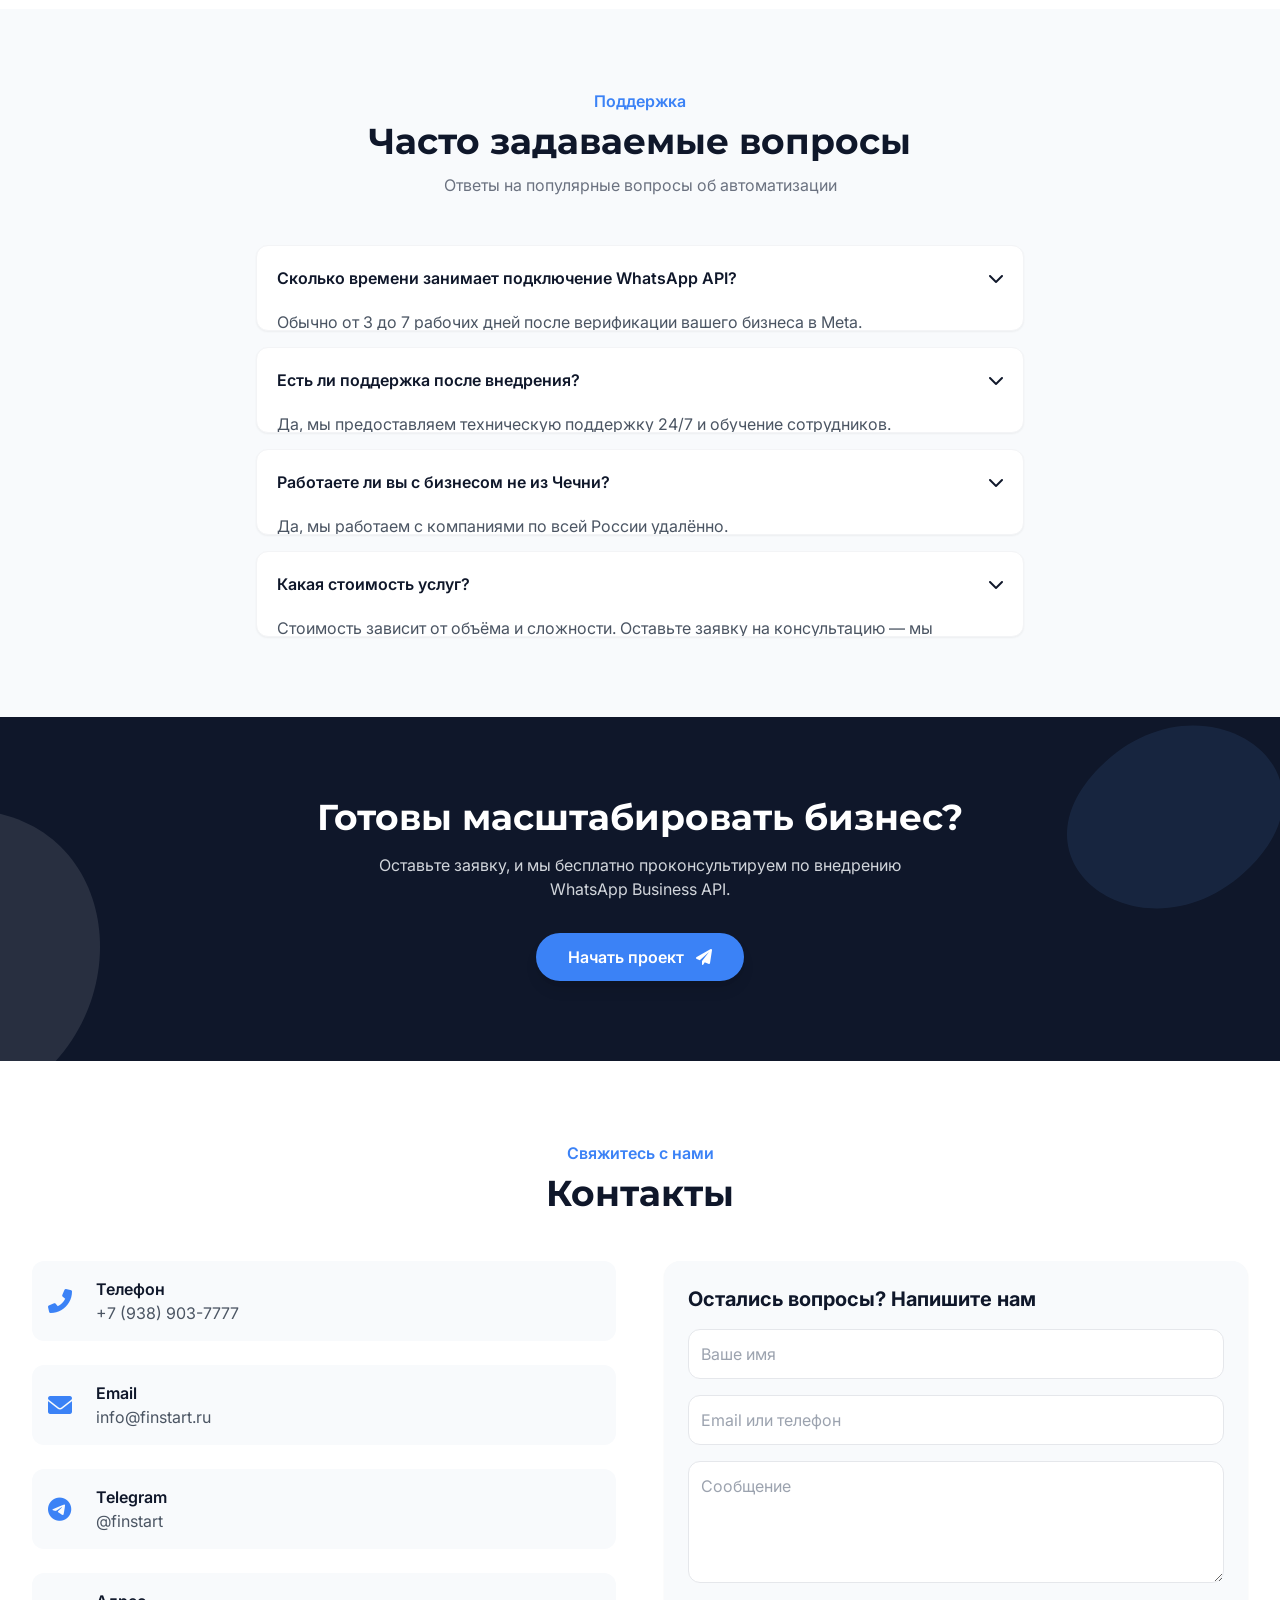
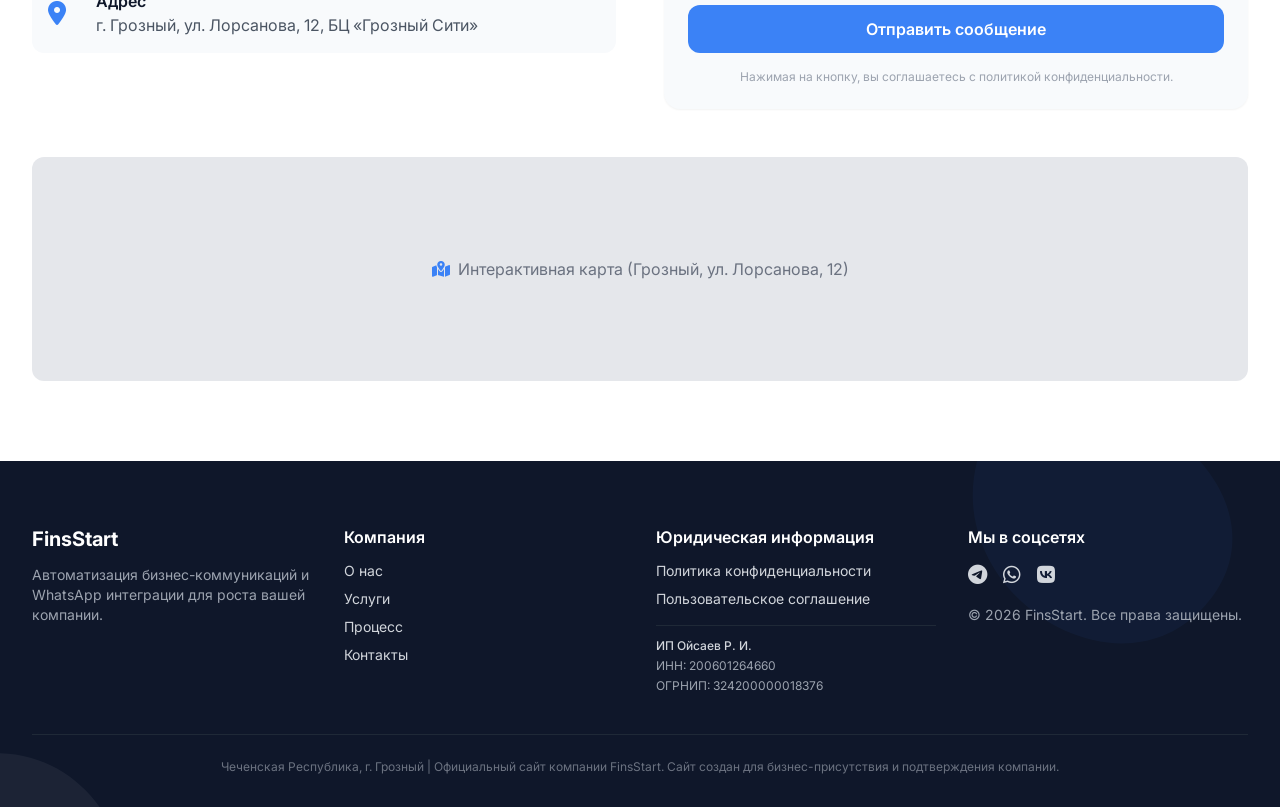
==== commit f51afbba: "Replace FinStart to FinsStart" ====
--- a/index.html
+++ b/index.html
@@ -3,12 +3,12 @@
 <head>
   <meta charset="UTF-8">
   <meta name="viewport" content="width=device-width, initial-scale=1.0, viewport-fit=cover">
-  <title>FinStart | Автоматизация бизнес-коммуникаций</title>
-  <meta name="description" content="FinStart — интеграция WhatsApp Business API, CRM, чат-боты. Повышайте продажи и доверие к бизнесу. Официальный сайт.">
-  <meta name="keywords" content="FinStart, WhatsApp Business, автоматизация, бизнес-коммуникации, CRM, Грозный">
+  <title>FinsStart | Автоматизация бизнес-коммуникаций</title>
+  <meta name="description" content="FinsStart — интеграция WhatsApp Business API, CRM, чат-боты. Повышайте продажи и доверие к бизнесу. Официальный сайт.">
+  <meta name="keywords" content="FinsStart, WhatsApp Business, автоматизация, бизнес-коммуникации, CRM, Грозный">
   <meta name="author" content="GrozNet">
   <!-- Open Graph -->
-  <meta property="og:title" content="FinStart — Умные бизнес-коммуникации">
+  <meta property="og:title" content="FinsStart — Умные бизнес-коммуникации">
   <meta property="og:description" content="Помогаем бизнесу в Чечне и России расти с помощью автоматизации WhatsApp.">
   <meta property="og:type" content="website">
   <meta property="og:url" content="https://finstart.ru">
@@ -89,7 +89,7 @@
     </div>
     <!-- Main navigation -->
     <div class="container mx-auto px-5 lg:px-8 py-4 flex items-center justify-between">
-      <a href="#hero" class="text-2xl font-heading font-extrabold tracking-tight text-brand">FinStart</a>
+      <a href="#hero" class="text-2xl font-heading font-extrabold tracking-tight text-brand">FinsStart</a>
       <nav class="hidden md:flex space-x-8 text-gray-700 font-medium">
         <a href="#hero" class="hover:text-accent transition">Главная</a>
         <a href="#about" class="hover:text-accent transition">О нас</a>
@@ -113,7 +113,7 @@
               <a href="#contact" class="border-b pb-2">Контакты</a>
             </nav>
             <div class="mt-auto pt-8 text-sm text-gray-500 border-t border-gray-100 pb-8">
-              <p>© 2025 FinStart | Грозный, Чечня</p>
+              <p>© 2025 FinsStart | Грозный, Чечня</p>
               <div class="flex space-x-4 mt-3 text-lg text-gray-700">
                 <i class="fab fa-whatsapp"></i>
                 <i class="fab fa-telegram"></i>
@@ -132,7 +132,7 @@
           <i class="fab fa-whatsapp text-green-300"></i> Официальный партнёр WhatsApp Business
         </div>
         <h1 class="font-heading text-4xl md:text-6xl lg:text-7xl font-extrabold leading-tight">Автоматизация <br>бизнес-коммуникаций</h1>
-        <p class="mt-6 text-lg md:text-xl max-w-2xl mx-auto opacity-95">FinStart — интеграция WhatsApp API, CRM и чат-ботов для малого и среднего бизнеса. Работаем в Грозном и по всей России.</p>
+        <p class="mt-6 text-lg md:text-xl max-w-2xl mx-auto opacity-95">FinsStart — интеграция WhatsApp API, CRM и чат-ботов для малого и среднего бизнеса. Работаем в Грозном и по всей России.</p>
         <div class="mt-10 flex flex-wrap justify-center gap-4">
           <a href="#contact" class="bg-accent hover:bg-blue-600 px-8 py-3 rounded-full font-semibold shadow-lg transition inline-flex items-center gap-2">Получить консультацию <i class="fas fa-arrow-right"></i></a>
           <a href="#services" class="bg-white/20 backdrop-blur-sm hover:bg-white/30 px-8 py-3 rounded-full font-semibold transition">Наши услуги</a>
@@ -157,7 +157,7 @@
         <div class="grid md:grid-cols-2 gap-12 items-center">
           <div class="fade-up">
             <span class="text-accent font-semibold uppercase tracking-wide">О компании</span>
-            <h2 class="font-heading text-3xl md:text-4xl font-bold mt-2">Почему FinStart?</h2>
+            <h2 class="font-heading text-3xl md:text-4xl font-bold mt-2">Почему FinsStart?</h2>
             <p class="mt-5 text-gray-600 leading-relaxed">Мы объединяем экспертизу в бизнес-процессах и современных технологиях. С 2022 года помогаем компаниям в Чечне и по всей России автоматизировать общение с клиентами через WhatsApp, повышать конверсию и сокращать затраты. Официальный партнёр Meta Business.</p>
             <div class="mt-8 grid grid-cols-2 gap-6">
               <div><i class="fas fa-rocket text-accent text-2xl"></i><p class="font-bold text-2xl mt-2">50+</p><p class="text-gray-500">успешных проектов</p></div>
@@ -213,7 +213,7 @@
         <div class="grid md:grid-cols-3 gap-6 mt-12">
           <div class="testimonial-card bg-gray-soft p-6 rounded-2xl shadow-sm"><i class="fas fa-star text-yellow-400"></i><i class="fas fa-star text-yellow-400"></i><i class="fas fa-star text-yellow-400"></i><i class="fas fa-star text-yellow-400"></i><i class="fas fa-star text-yellow-400"></i><p class="mt-3 text-gray-600">“Внедрили WhatsApp API за 3 дня. Продажи выросли на 35%.”</p><p class="font-bold mt-4">— Ахмат, CEO Бизнес-Центр</p></div>
           <div class="testimonial-card bg-gray-soft p-6 rounded-2xl shadow-sm"><i class="fas fa-star text-yellow-400"></i><i class="fas fa-star text-yellow-400"></i><i class="fas fa-star text-yellow-400"></i><i class="fas fa-star text-yellow-400"></i><i class="fas fa-star text-yellow-400"></i><p class="mt-3 text-gray-600">“Автоматизация сэкономила 20 часов в неделю. Рекомендую!”</p><p class="font-bold mt-4">— Мадина, сеть магазинов</p></div>
-          <div class="testimonial-card bg-gray-soft p-6 rounded-2xl shadow-sm"><i class="fas fa-star text-yellow-400"></i><i class="fas fa-star text-yellow-400"></i><i class="fas fa-star text-yellow-400"></i><i class="fas fa-star text-yellow-400"></i><i class="fas fa-star text-yellow-400"></i><p class="mt-3 text-gray-600">“Профессиональная команда, всегда на связи. Благодарны FinStart!”</p><p class="font-bold mt-4">— Рустам, FinTech компания</p></div>
+          <div class="testimonial-card bg-gray-soft p-6 rounded-2xl shadow-sm"><i class="fas fa-star text-yellow-400"></i><i class="fas fa-star text-yellow-400"></i><i class="fas fa-star text-yellow-400"></i><i class="fas fa-star text-yellow-400"></i><i class="fas fa-star text-yellow-400"></i><p class="mt-3 text-gray-600">“Профессиональная команда, всегда на связи. Благодарны FinsStart!”</p><p class="font-bold mt-4">— Рустам, FinTech компания</p></div>
         </div>
       </div>
     </section>
@@ -325,7 +325,7 @@
       <div class="container mx-auto px-5 lg:px-8 relative z-10">
         <div class="grid grid-cols-1 sm:grid-cols-2 lg:grid-cols-4 gap-8">
           <div>
-            <h3 class="text-white text-xl font-bold">FinStart</h3>
+            <h3 class="text-white text-xl font-bold">FinsStart</h3>
             <p class="mt-3 text-sm text-gray-400">Автоматизация бизнес-коммуникаций и WhatsApp интеграции для роста вашей компании.</p>
           </div>
           <div>
@@ -357,11 +357,11 @@
               <a href="#" class="hover:text-accent transition"><i class="fab fa-whatsapp"></i></a>
               <a href="#" class="hover:text-accent transition"><i class="fab fa-vk"></i></a>
             </div>
-            <p class="mt-4 text-sm text-gray-400">© 2026 FinStart. Все права защищены.</p>
+            <p class="mt-4 text-sm text-gray-400">© 2026 FinsStart. Все права защищены.</p>
           </div>
         </div>
         <div class="border-t border-gray-800 mt-10 pt-6 text-center text-xs text-gray-500 relative z-10">
-          Чеченская Республика, г. Грозный | Официальный сайт компании FinStart. Сайт создан для бизнес-присутствия и подтверждения компании.
+          Чеченская Республика, г. Грозный | Официальный сайт компании FinsStart. Сайт создан для бизнес-присутствия и подтверждения компании.
         </div>
       </div>
     </footer>
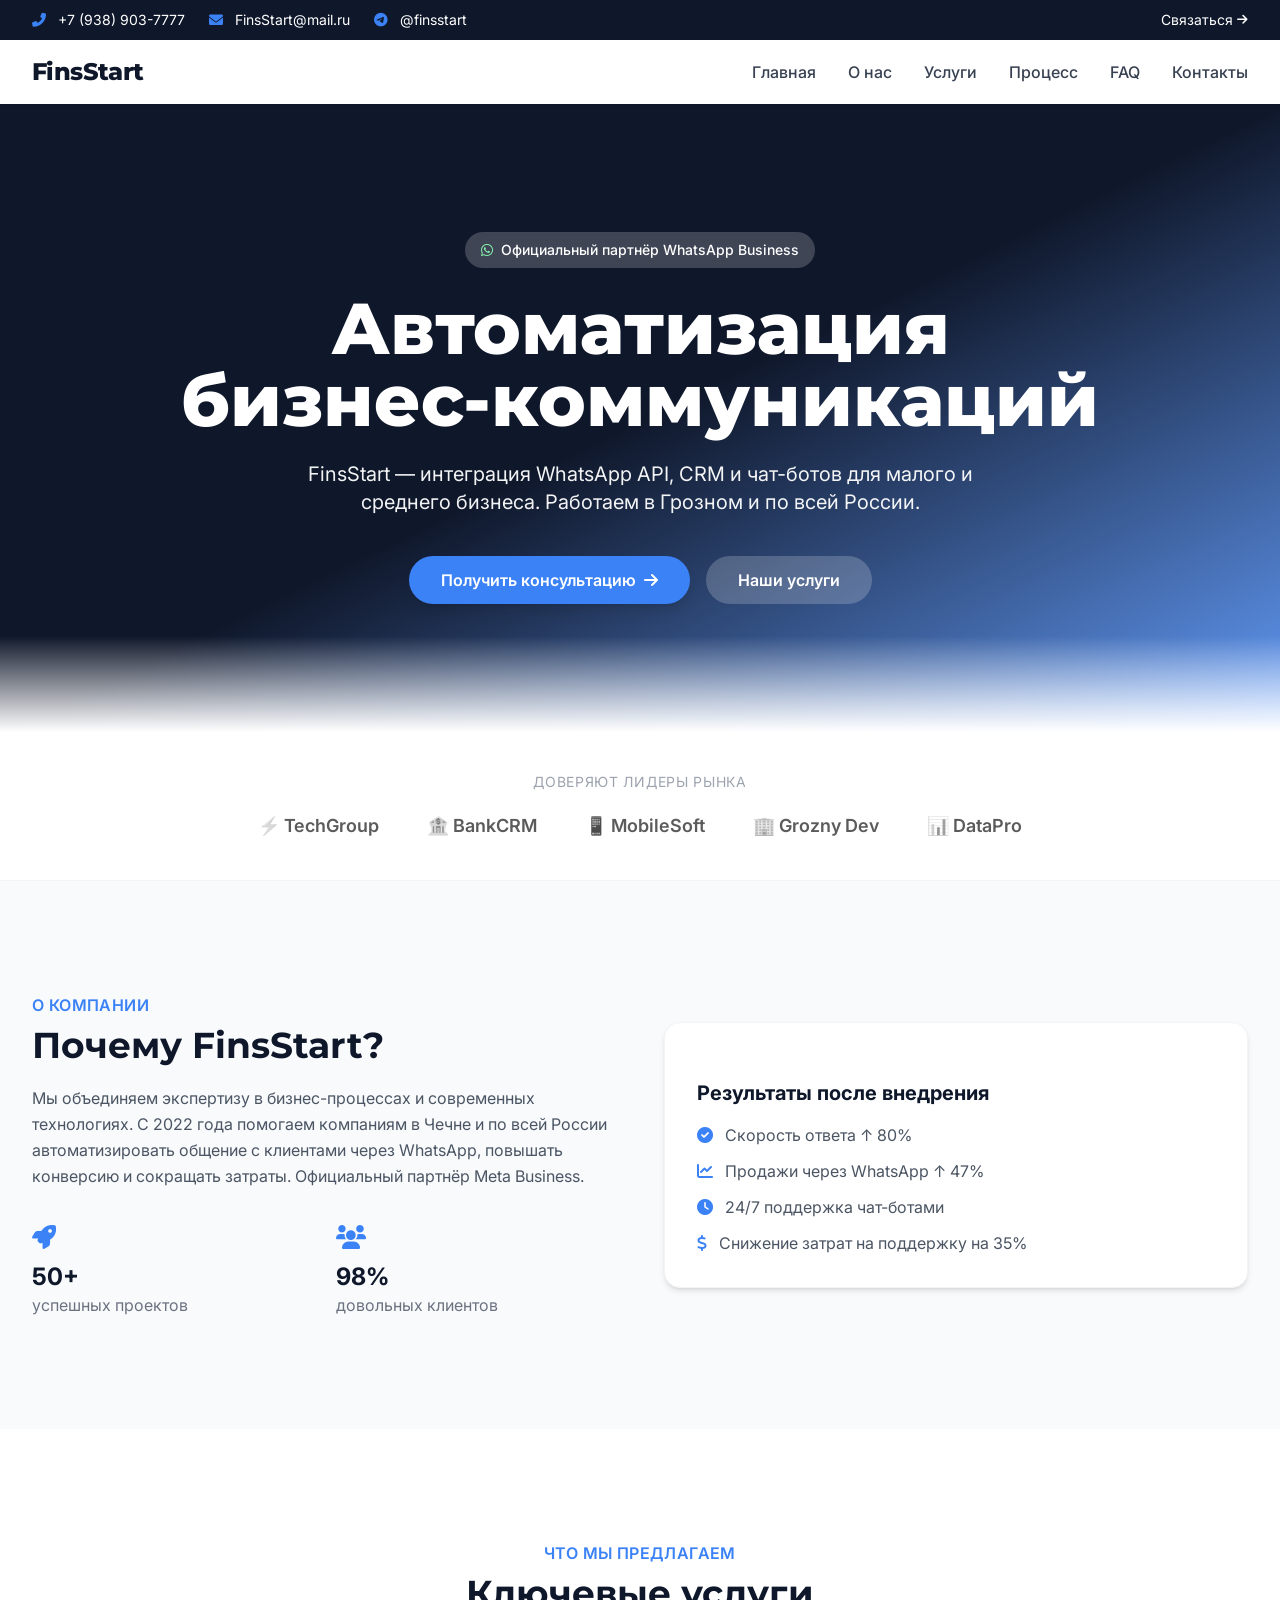
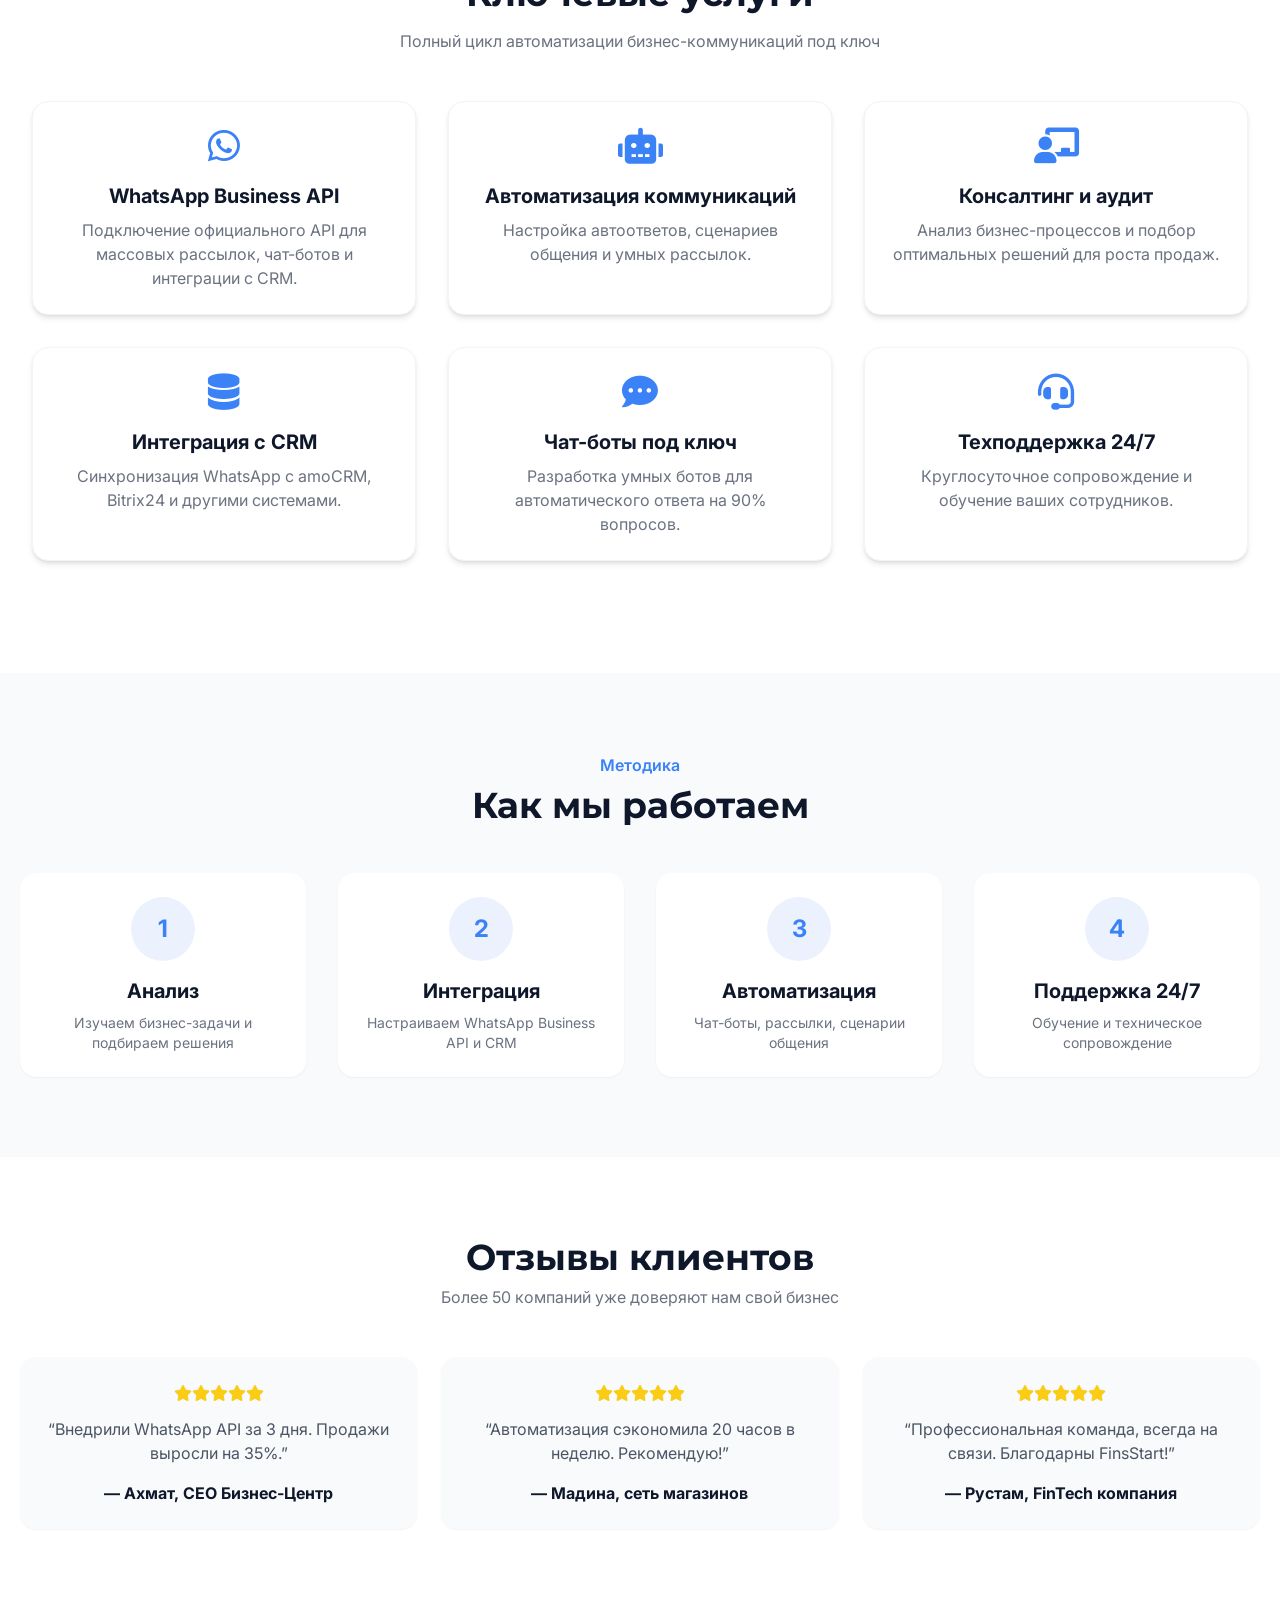
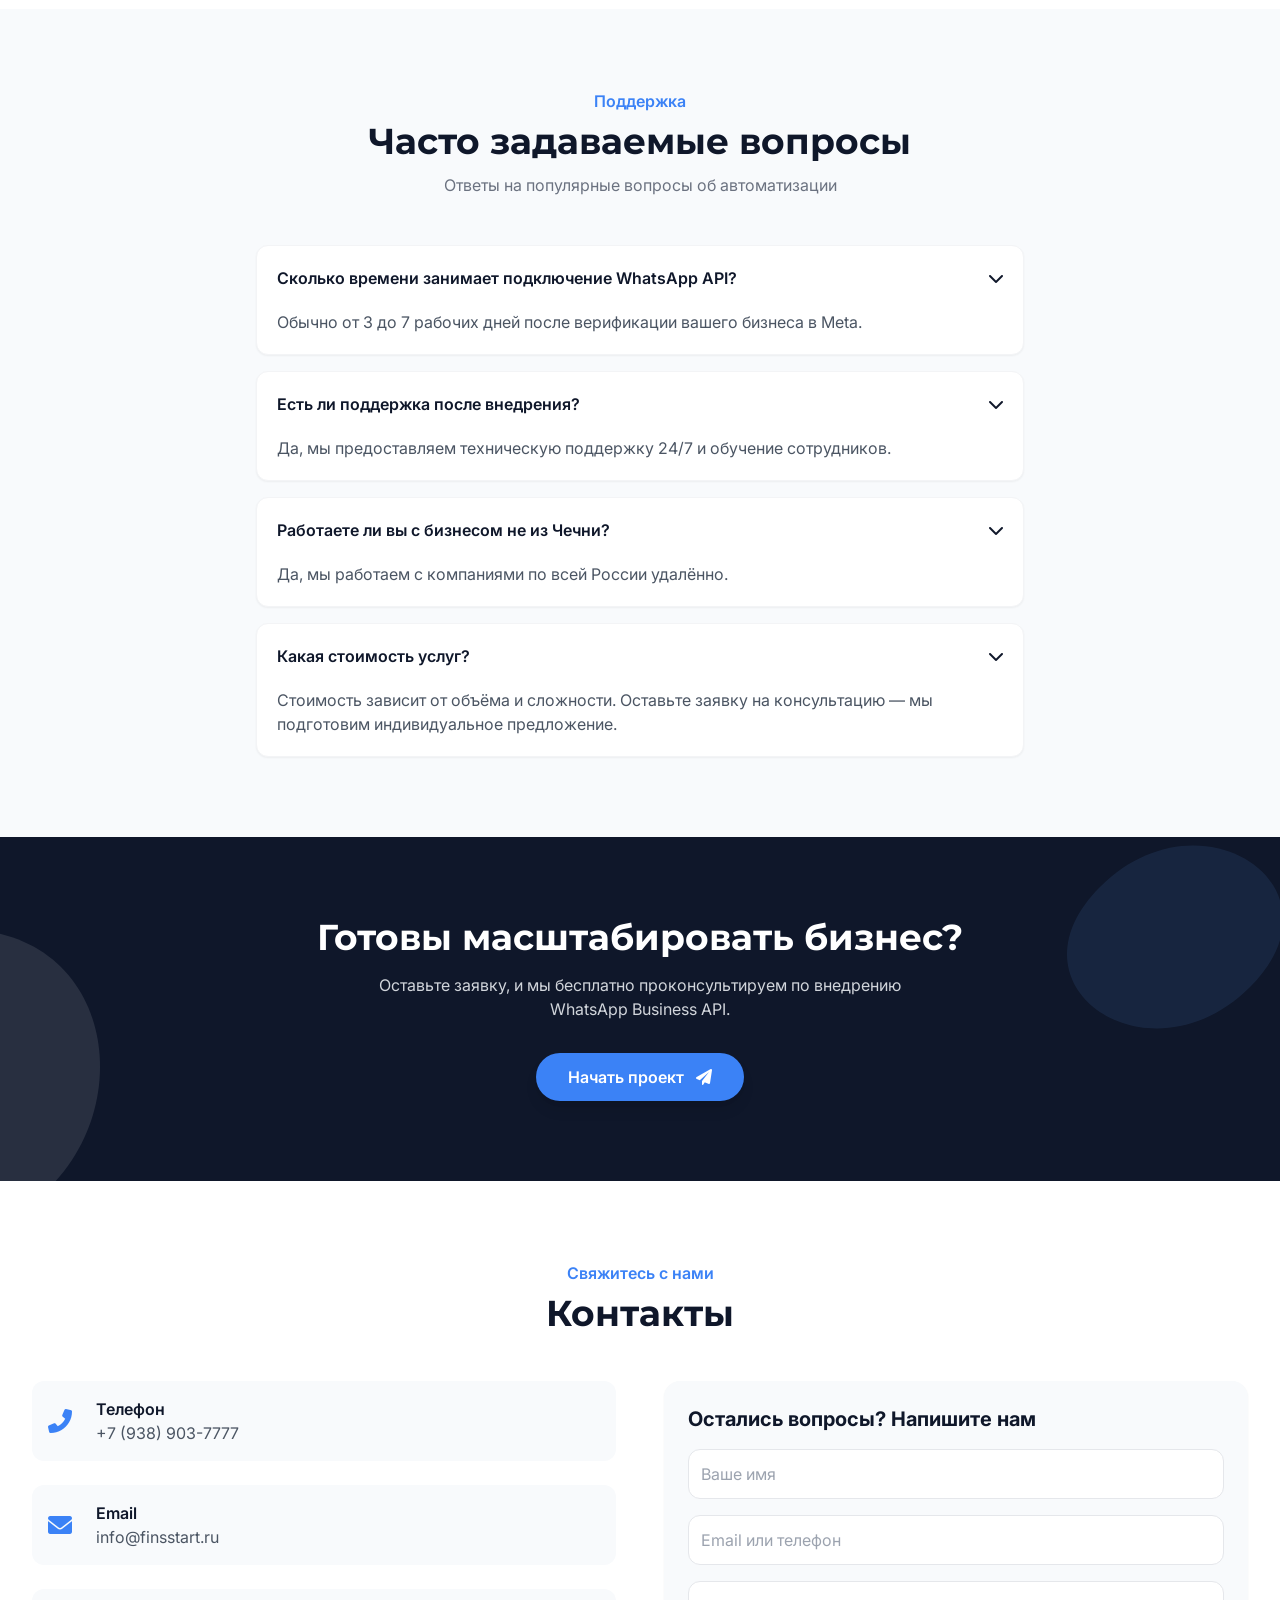
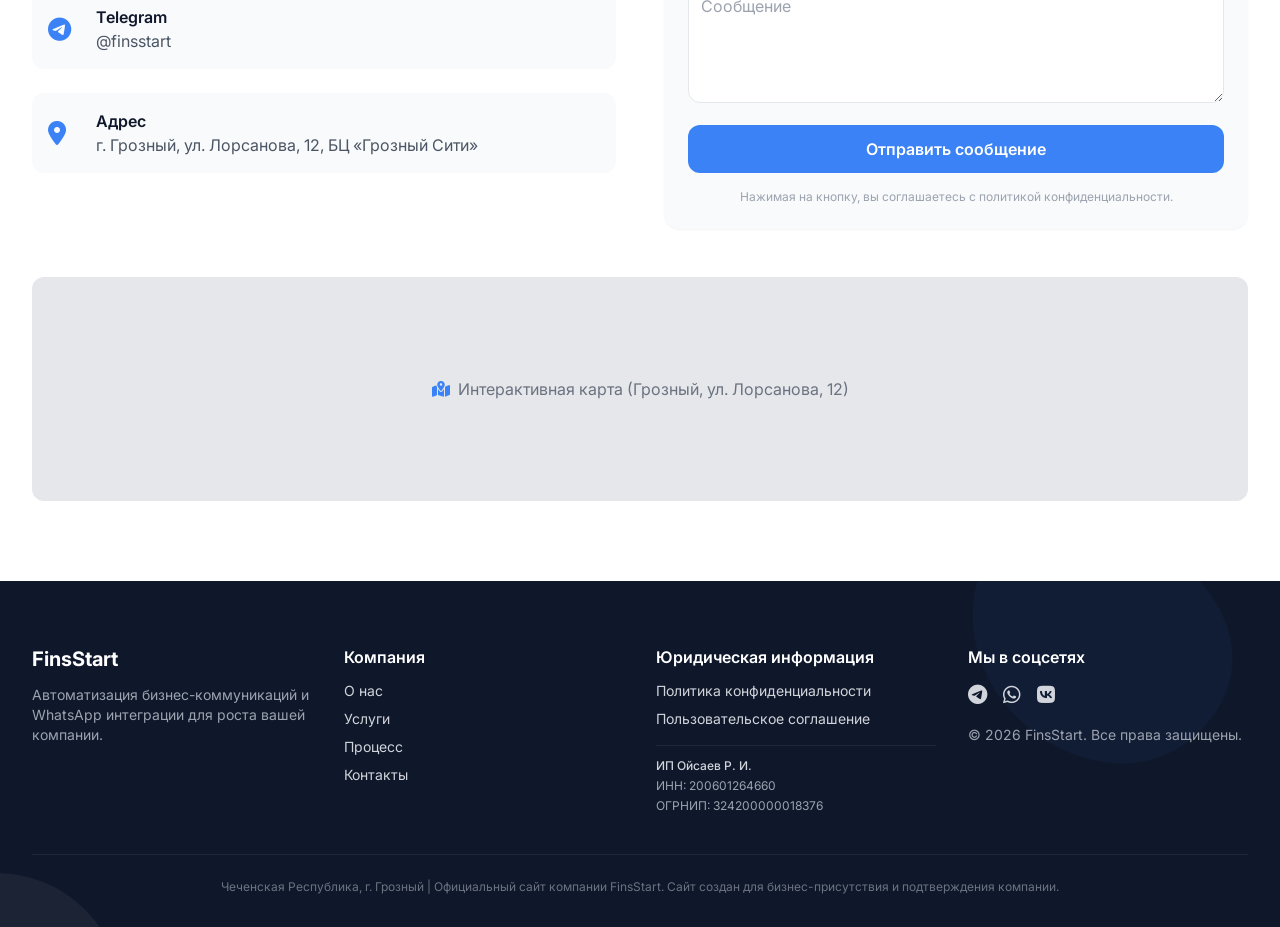
==== commit 24ea60b3: "Add more changes" ====
--- a/index.html
+++ b/index.html
@@ -11,8 +11,8 @@
   <meta property="og:title" content="FinsStart — Умные бизнес-коммуникации">
   <meta property="og:description" content="Помогаем бизнесу в Чечне и России расти с помощью автоматизации WhatsApp.">
   <meta property="og:type" content="website">
-  <meta property="og:url" content="https://finstart.ru">
-  <meta property="og:image" content="https://finstart.ru/assets/images/og-preview.jpg">
+  <meta property="og:url" content="https://finsstart.ru">
+  <meta property="og:image" content="https://finsstart.ru/assets/images/og-preview.jpg">
   <!-- Favicon inline -->
   <link rel="icon" type="image/svg+xml" href="data:image/svg+xml,%3Csvg xmlns='http://www.w3.org/2000/svg' viewBox='0 0 100 100'%3E%3Crect width='100' height='100' fill='%230F172A'/%3E%3Ctext x='50' y='67' font-size='58' text-anchor='middle' fill='white' font-weight='bold'%3EFS%3C/text%3E%3C/svg%3E">
   <!-- Fonts -->
@@ -23,17 +23,7 @@
   <link rel="stylesheet" href="https://cdnjs.cloudflare.com/ajax/libs/font-awesome/6.0.0-beta3/css/all.min.css">
   <style>
     /* Custom CSS for accordion, mobile menu, animations */
-    .faq-answer {
-      max-height: 0;
-      overflow: hidden;
-      transition: max-height 0.4s cubic-bezier(0.4, 0, 0.2, 1);
-    }
-    .faq-answer.open {
-      max-height: 300px;
-    }
-    .mobile-menu-open {
-      overflow: hidden;
-    }
+
     @keyframes fadeUp {
       from { opacity: 0; transform: translateY(30px); }
       to { opacity: 1; transform: translateY(0); }
@@ -79,8 +69,8 @@
       <div class="container mx-auto px-5 lg:px-8 flex justify-between items-center">
         <div class="flex space-x-6">
           <span><i class="fas fa-phone-alt mr-2 text-accent"></i> +7 (938) 903-7777</span>
-          <span><i class="fas fa-envelope mr-2 text-accent"></i> info@finstart.ru</span>
-          <span><i class="fab fa-telegram mr-2 text-accent"></i> @finstart</span>
+          <span><i class="fas fa-envelope mr-2 text-accent"></i> FinsStart@mail.ru</span>
+          <span><i class="fab fa-telegram mr-2 text-accent"></i> @finsstart</span>
         </div>
         <div>
           <a href="#contact" class="hover:text-accent transition flex items-center gap-1">Связаться <i class="fas fa-arrow-right text-xs"></i></a>
@@ -276,8 +266,8 @@
         <div class="grid lg:grid-cols-2 gap-12 mt-12">
           <div class="space-y-6">
             <div class="flex items-center gap-4 p-4 bg-gray-soft rounded-xl"><i class="fas fa-phone-alt text-accent text-2xl w-8"></i><div><p class="font-semibold">Телефон</p><p class="text-gray-600">+7 (938) 903-7777</p></div></div>
-            <div class="flex items-center gap-4 p-4 bg-gray-soft rounded-xl"><i class="fas fa-envelope text-accent text-2xl w-8"></i><div><p class="font-semibold">Email</p><p class="text-gray-600">info@finstart.ru</p></div></div>
-            <div class="flex items-center gap-4 p-4 bg-gray-soft rounded-xl"><i class="fab fa-telegram text-accent text-2xl w-8"></i><div><p class="font-semibold">Telegram</p><p class="text-gray-600">@finstart</p></div></div>
+            <div class="flex items-center gap-4 p-4 bg-gray-soft rounded-xl"><i class="fas fa-envelope text-accent text-2xl w-8"></i><div><p class="font-semibold">Email</p><p class="text-gray-600">info@finsstart.ru</p></div></div>
+            <div class="flex items-center gap-4 p-4 bg-gray-soft rounded-xl"><i class="fab fa-telegram text-accent text-2xl w-8"></i><div><p class="font-semibold">Telegram</p><p class="text-gray-600">@finsstart</p></div></div>
             <div class="flex items-center gap-4 p-4 bg-gray-soft rounded-xl"><i class="fas fa-map-marker-alt text-accent text-2xl w-8"></i><div><p class="font-semibold">Адрес</p><p class="text-gray-600">г. Грозный, ул. Лорсанова, 12, БЦ «Грозный Сити»</p></div></div>
           </div>
           <div class="bg-gray-soft rounded-2xl p-6 shadow-sm">
@@ -353,7 +343,7 @@
           <div>
             <h4 class="text-white font-semibold">Мы в соцсетях</h4>
             <div class="flex space-x-4 mt-3 text-xl">
-              <a href="#" class="hover:text-accent transition"><i class="fab fa-telegram"></i></a>
+              <a href="https://t.me/finsstart" class="hover:text-accent transition"><i class="fab fa-telegram"></i></a>
               <a href="#" class="hover:text-accent transition"><i class="fab fa-whatsapp"></i></a>
               <a href="#" class="hover:text-accent transition"><i class="fab fa-vk"></i></a>
             </div>
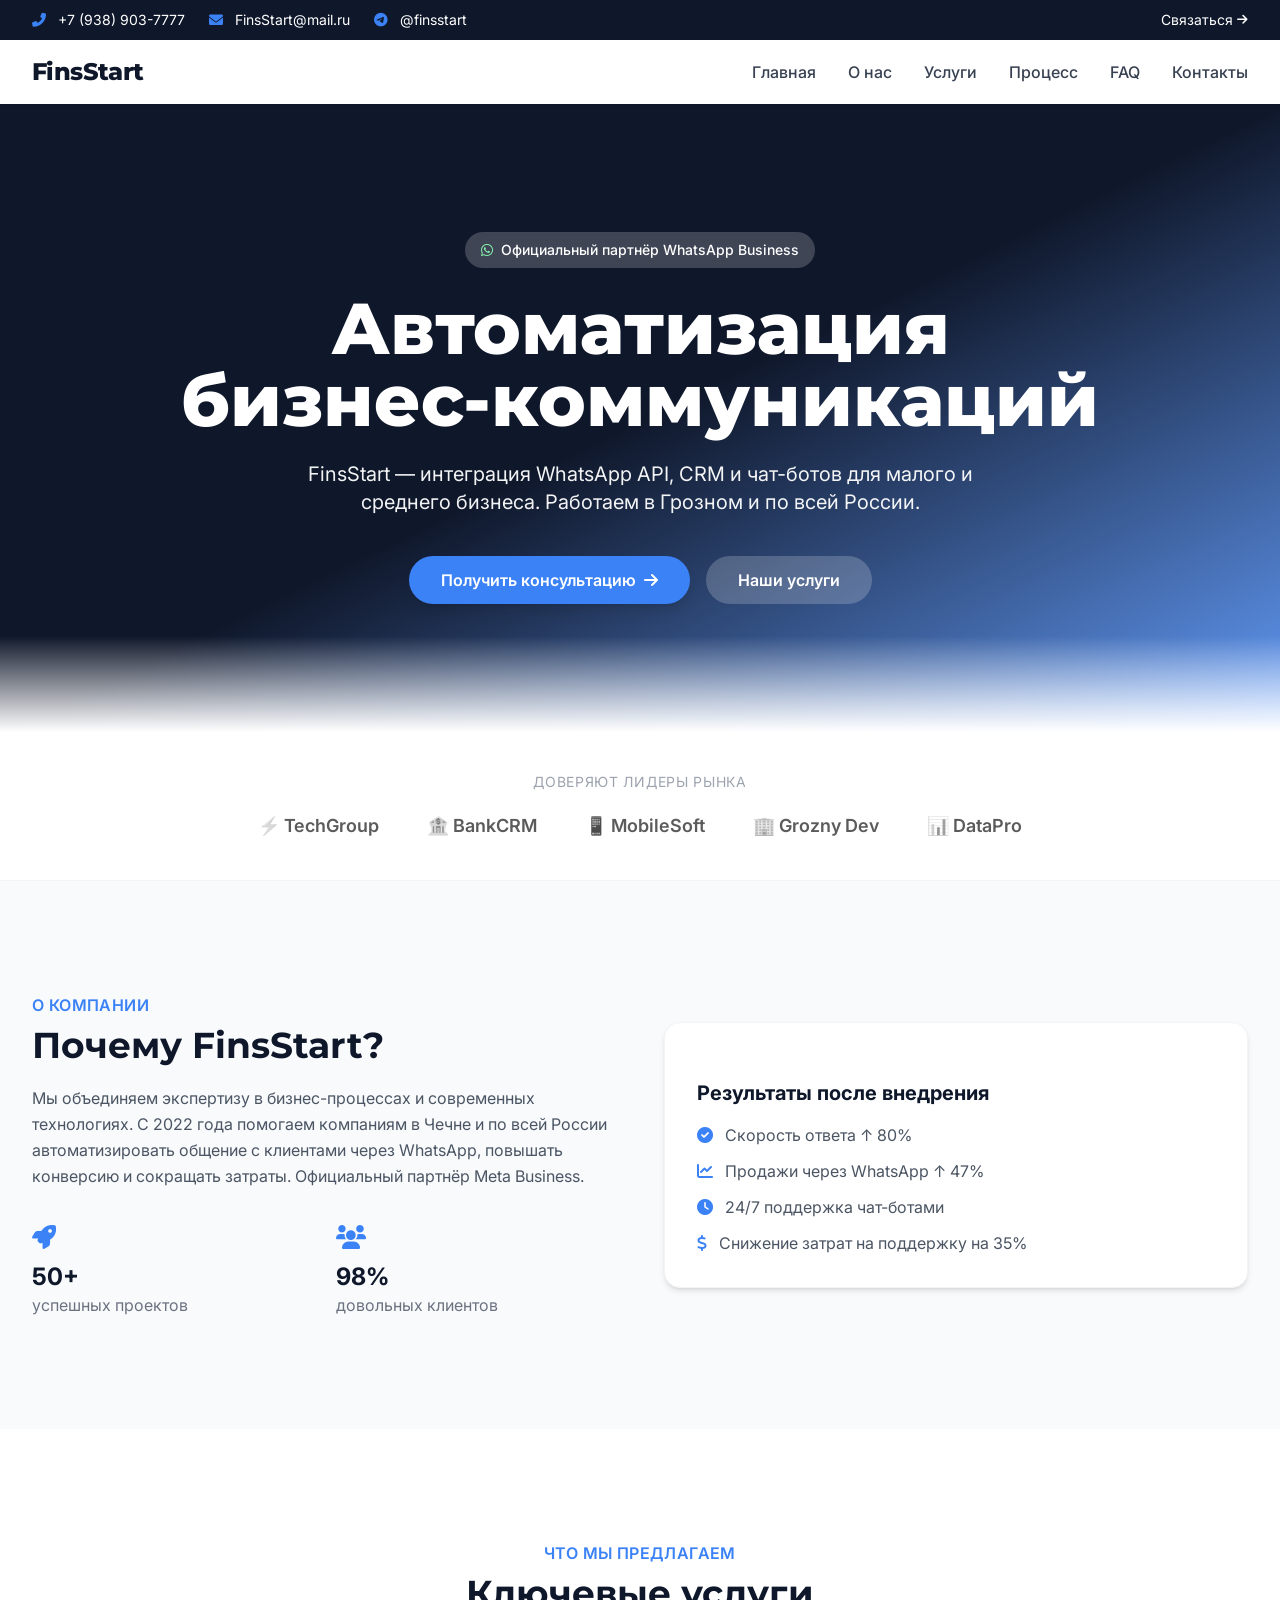
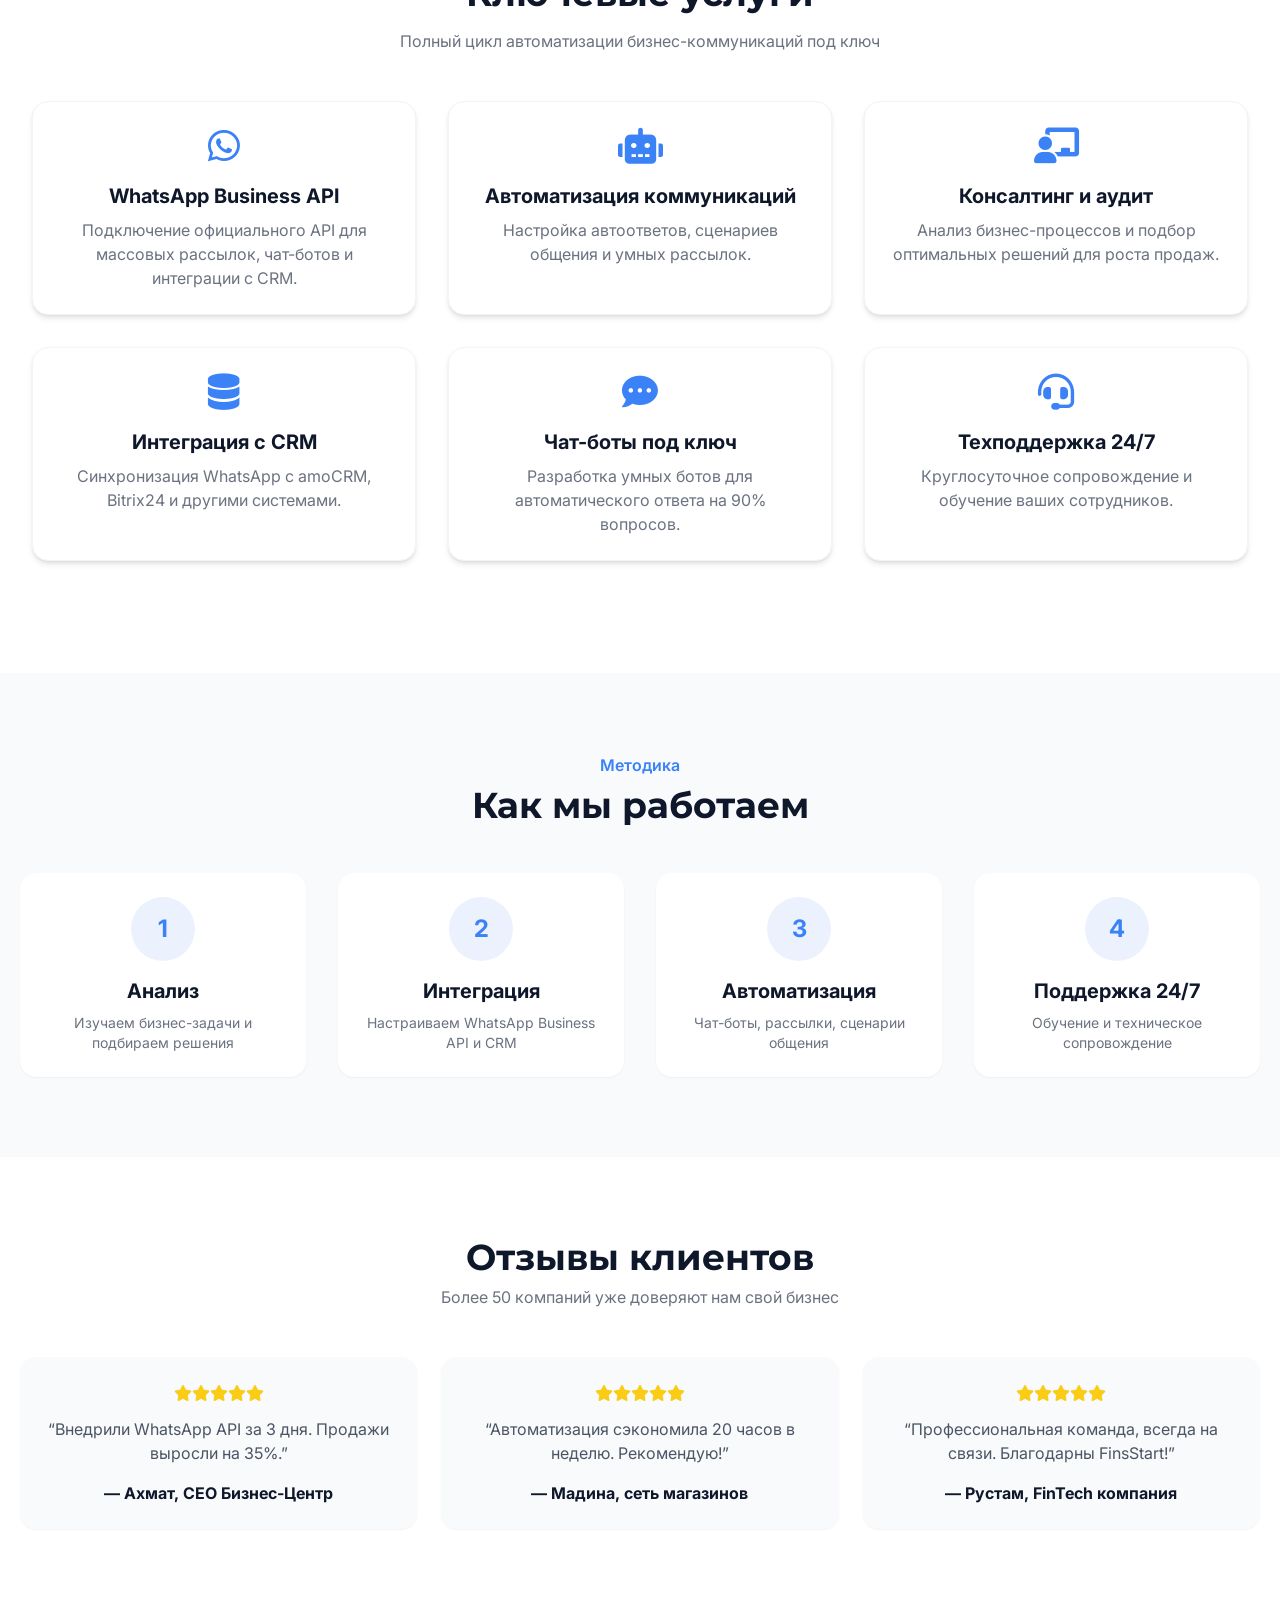
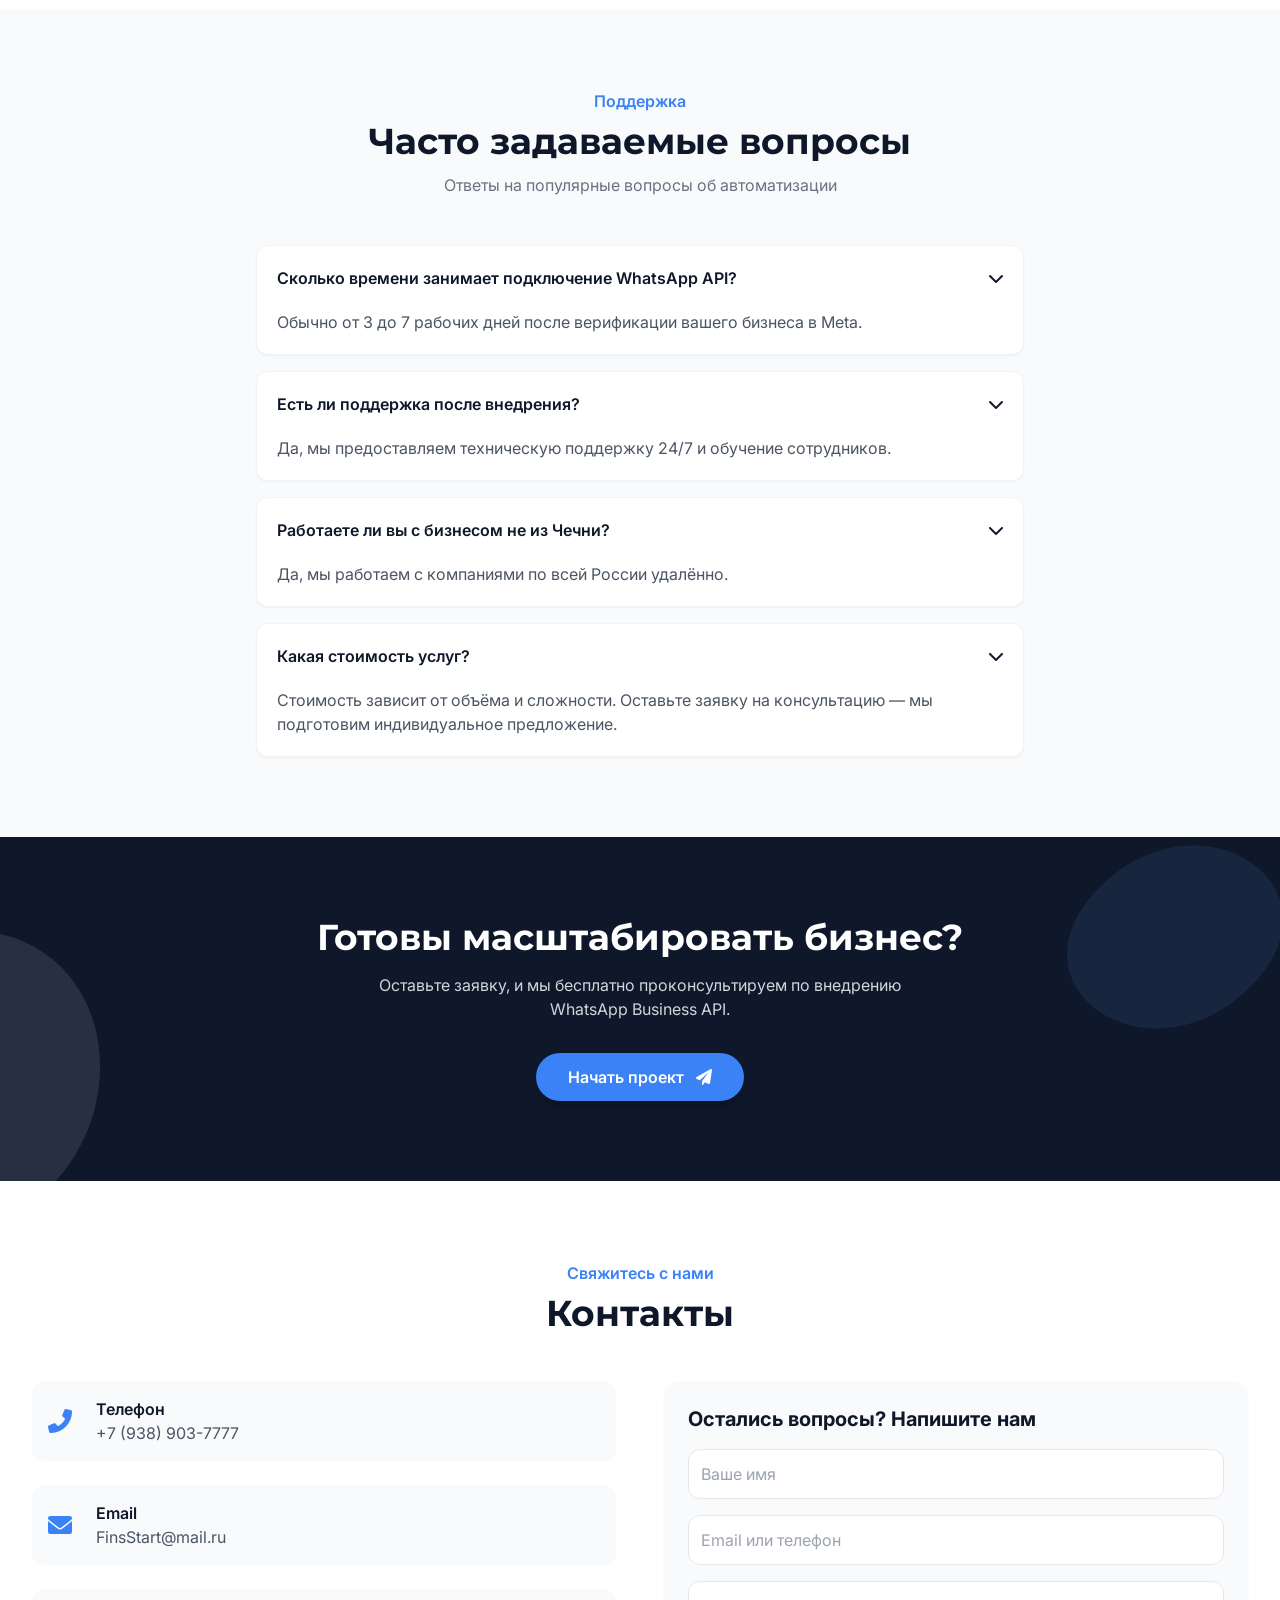
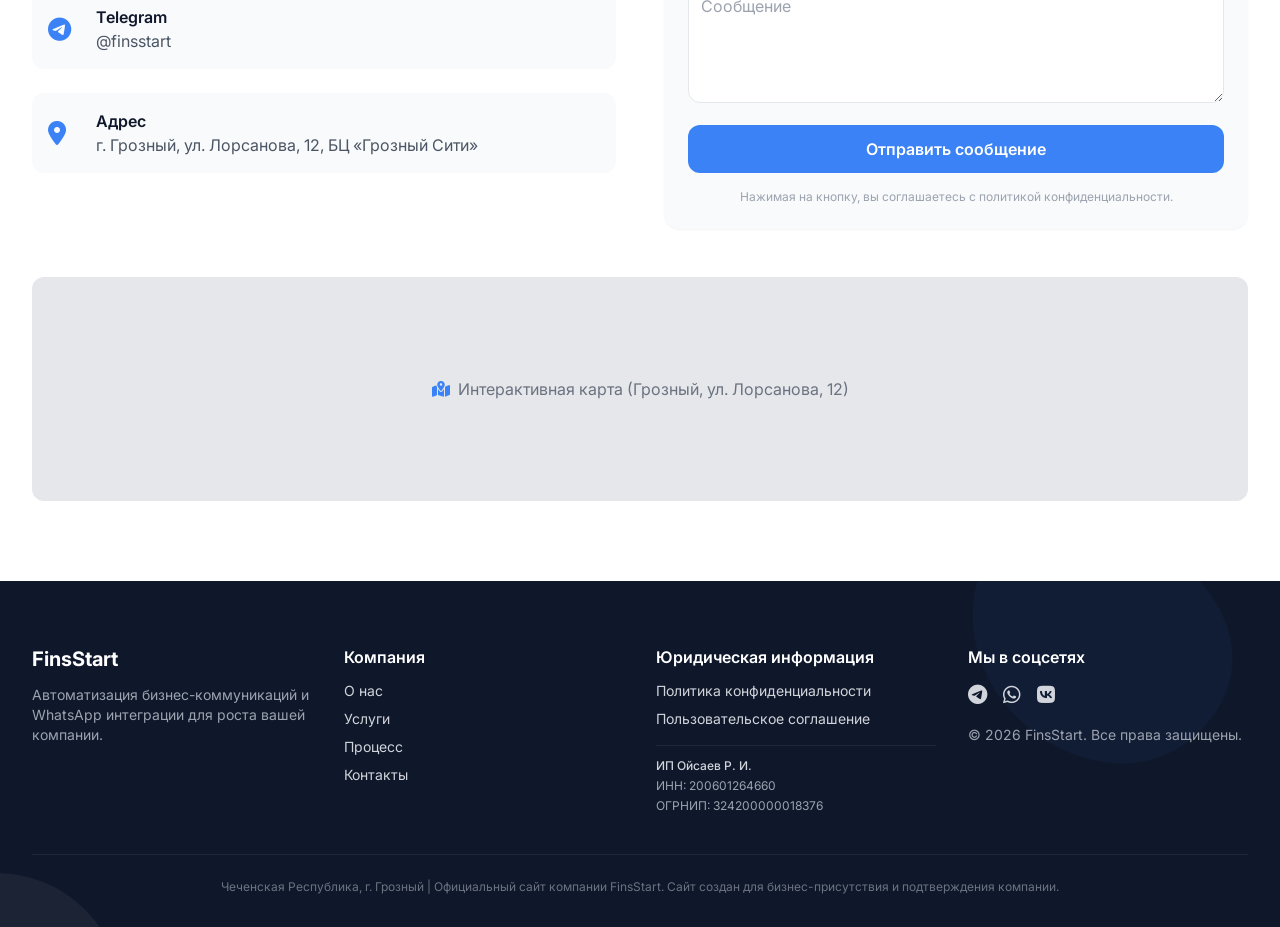
==== commit 3ed776b0: "Update email" ====
--- a/index.html
+++ b/index.html
@@ -266,7 +266,7 @@
         <div class="grid lg:grid-cols-2 gap-12 mt-12">
           <div class="space-y-6">
             <div class="flex items-center gap-4 p-4 bg-gray-soft rounded-xl"><i class="fas fa-phone-alt text-accent text-2xl w-8"></i><div><p class="font-semibold">Телефон</p><p class="text-gray-600">+7 (938) 903-7777</p></div></div>
-            <div class="flex items-center gap-4 p-4 bg-gray-soft rounded-xl"><i class="fas fa-envelope text-accent text-2xl w-8"></i><div><p class="font-semibold">Email</p><p class="text-gray-600">info@finsstart.ru</p></div></div>
+            <div class="flex items-center gap-4 p-4 bg-gray-soft rounded-xl"><i class="fas fa-envelope text-accent text-2xl w-8"></i><div><p class="font-semibold">Email</p><p class="text-gray-600">FinsStart@mail.ru</p></div></div>
             <div class="flex items-center gap-4 p-4 bg-gray-soft rounded-xl"><i class="fab fa-telegram text-accent text-2xl w-8"></i><div><p class="font-semibold">Telegram</p><p class="text-gray-600">@finsstart</p></div></div>
             <div class="flex items-center gap-4 p-4 bg-gray-soft rounded-xl"><i class="fas fa-map-marker-alt text-accent text-2xl w-8"></i><div><p class="font-semibold">Адрес</p><p class="text-gray-600">г. Грозный, ул. Лорсанова, 12, БЦ «Грозный Сити»</p></div></div>
           </div>
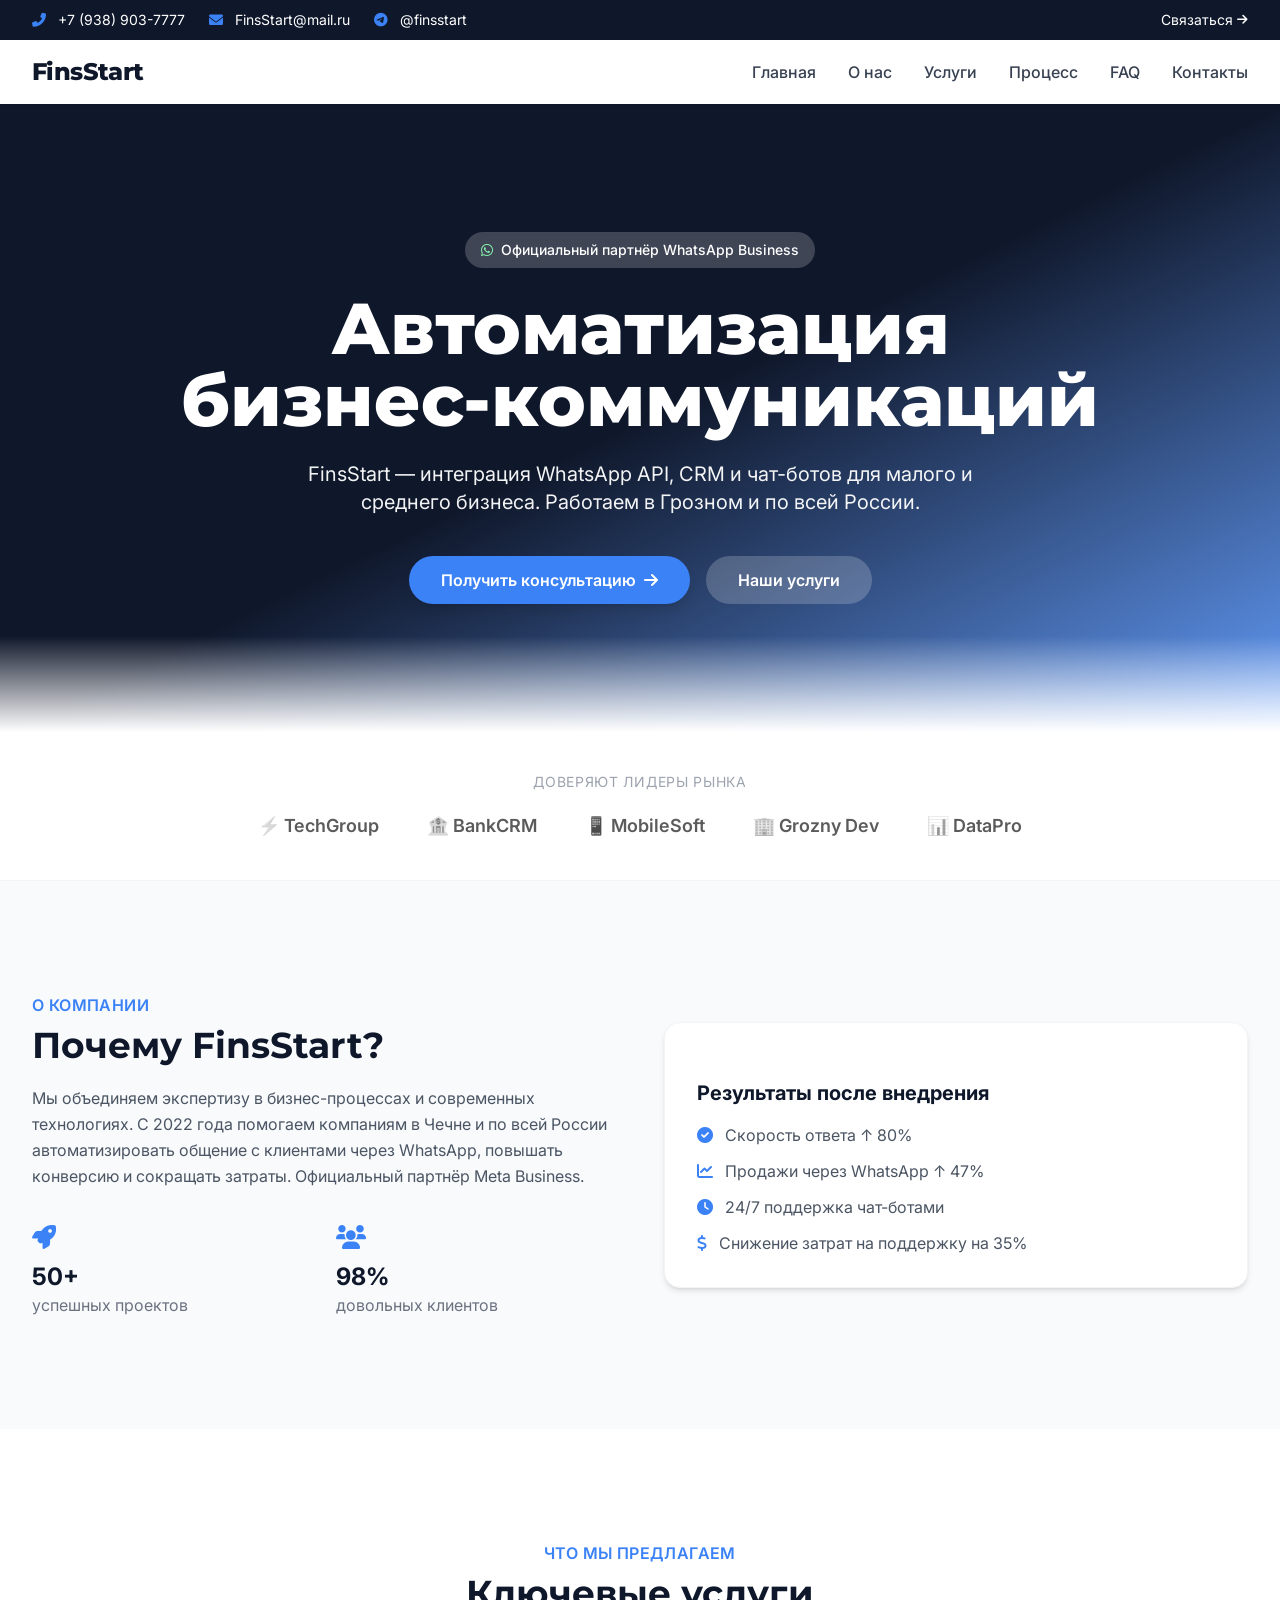
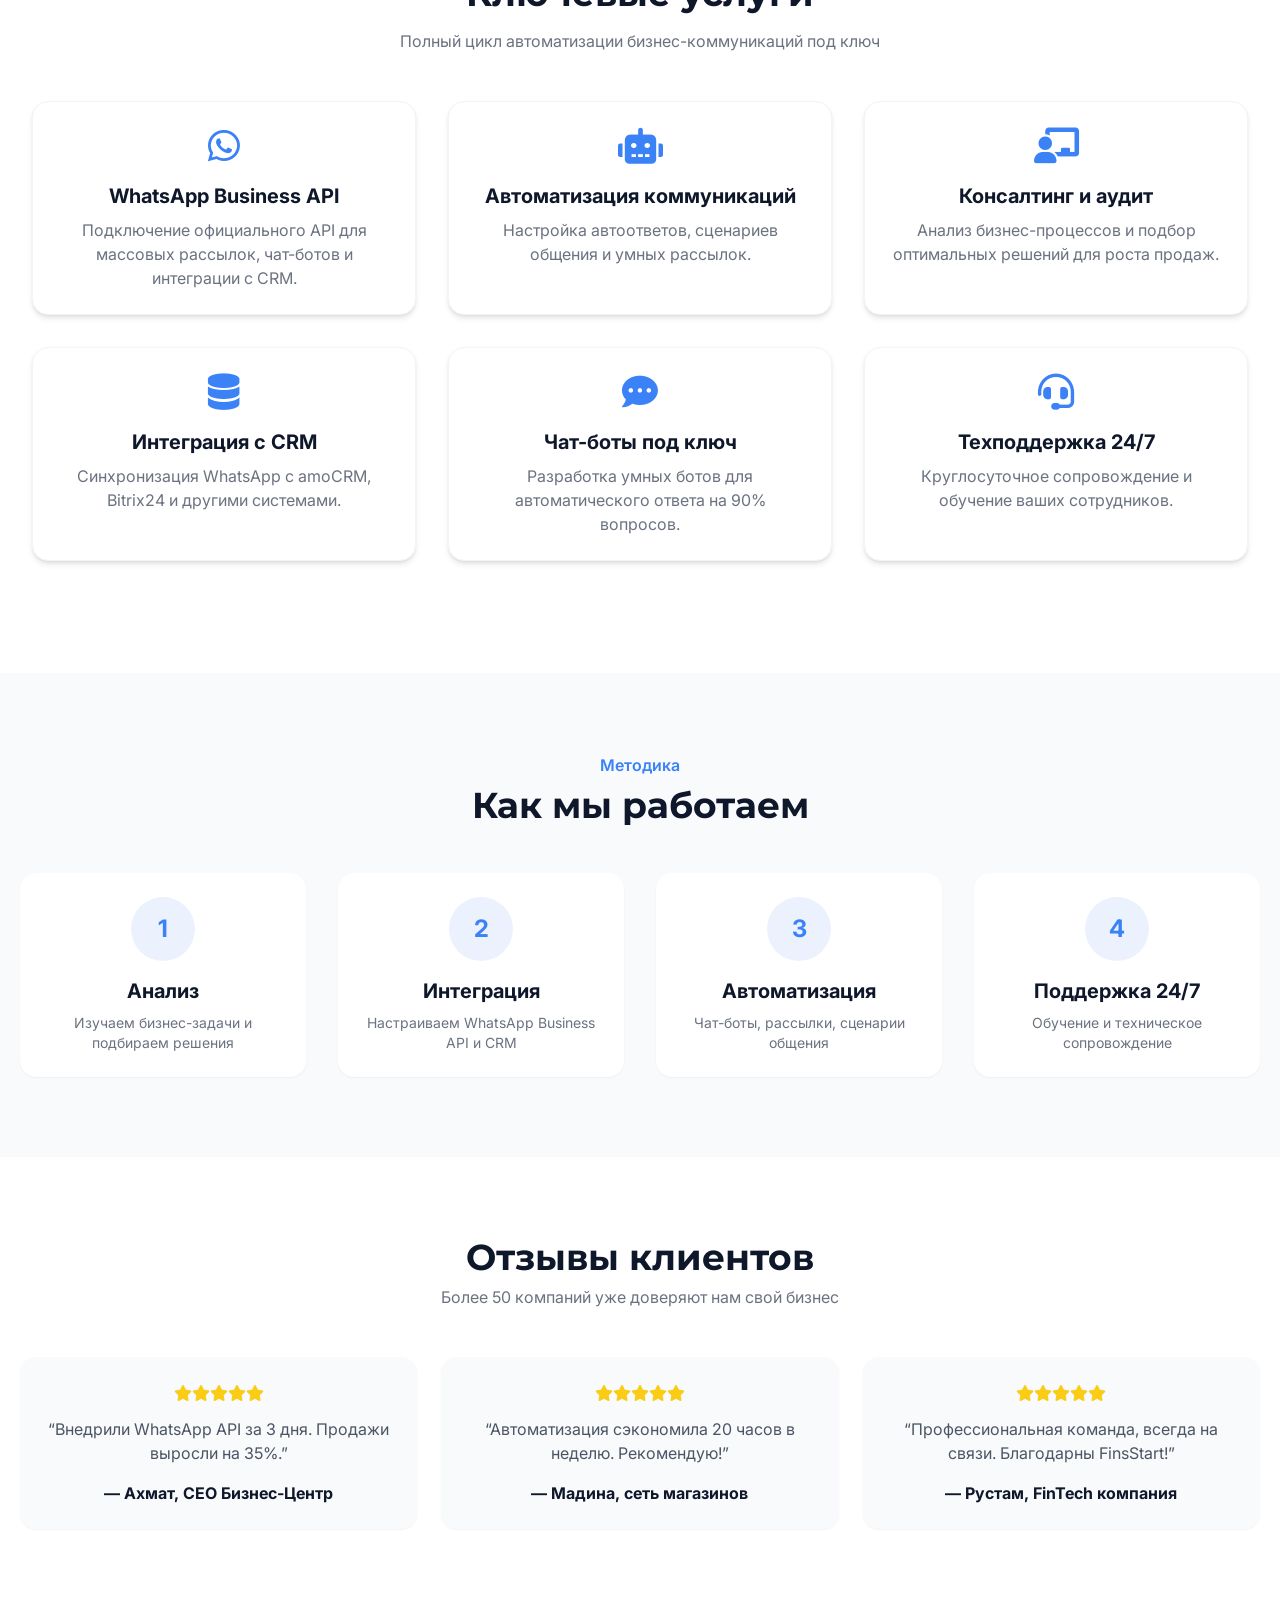
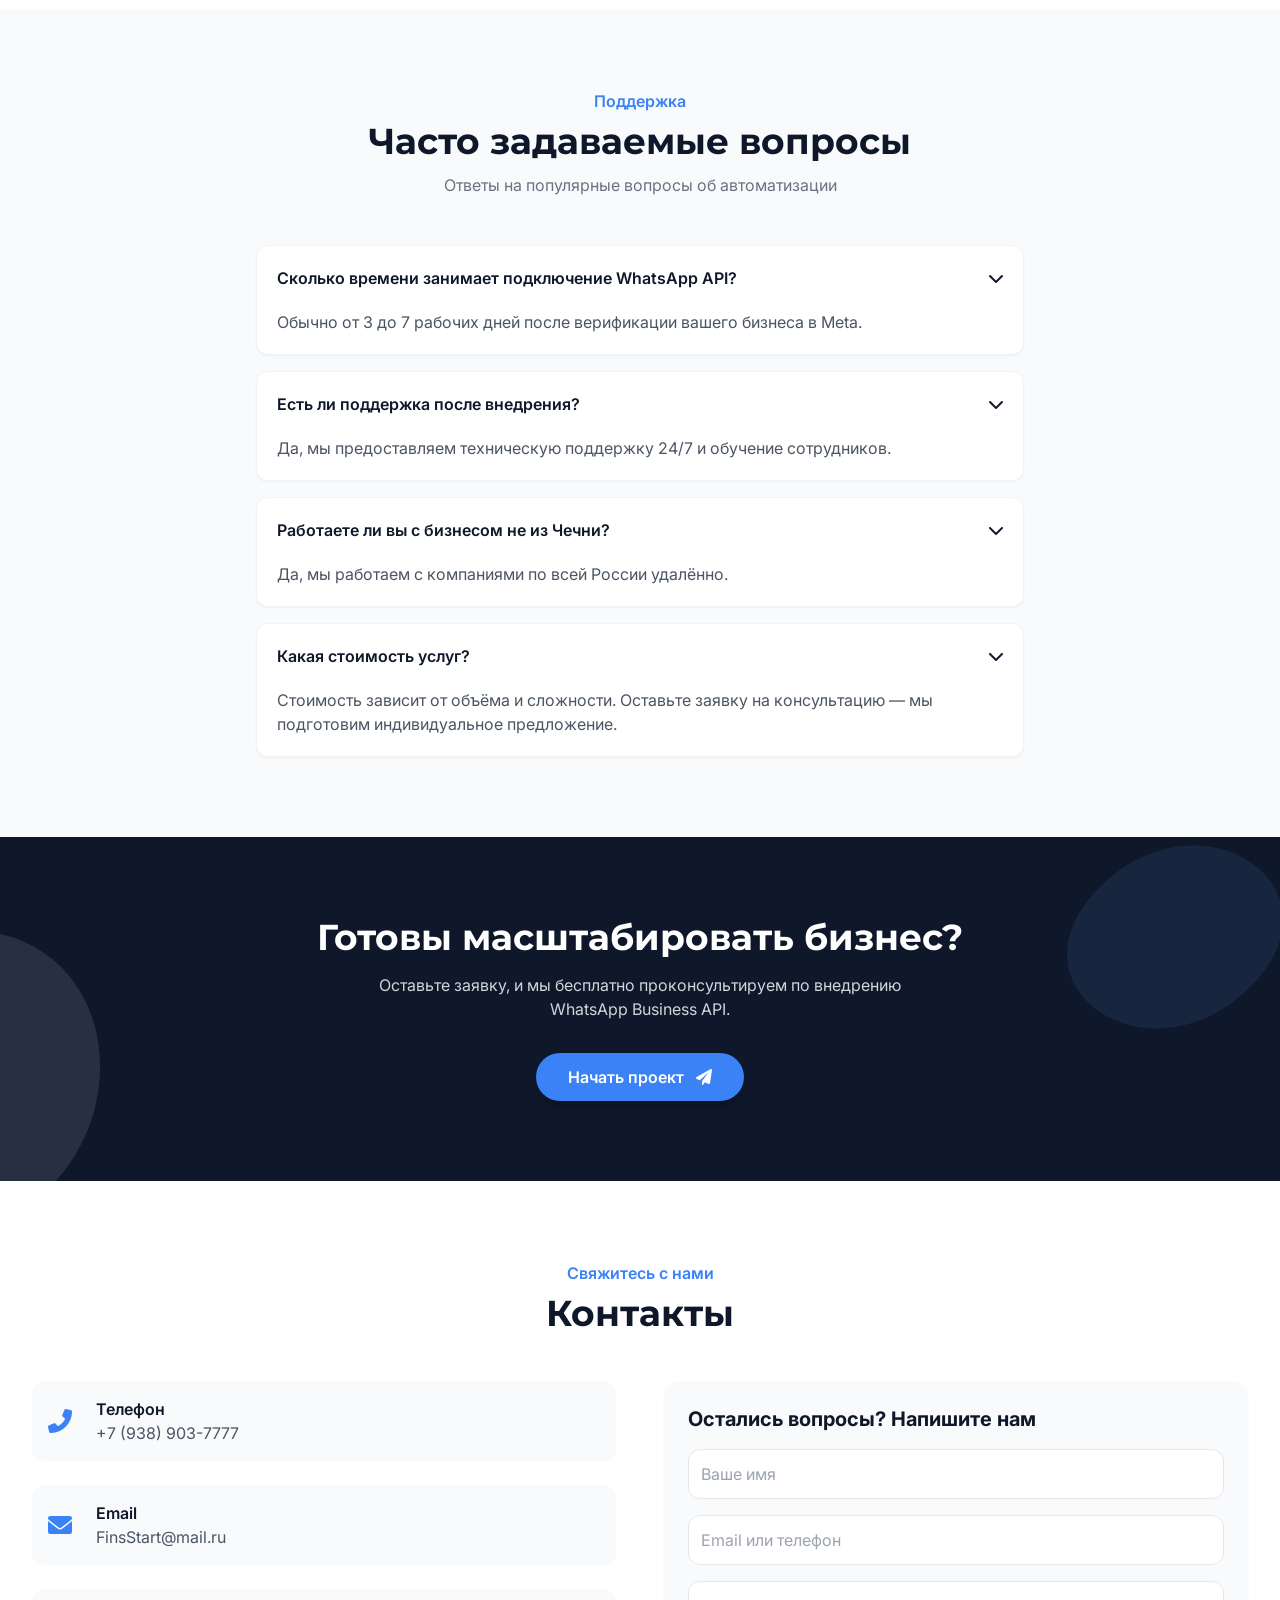
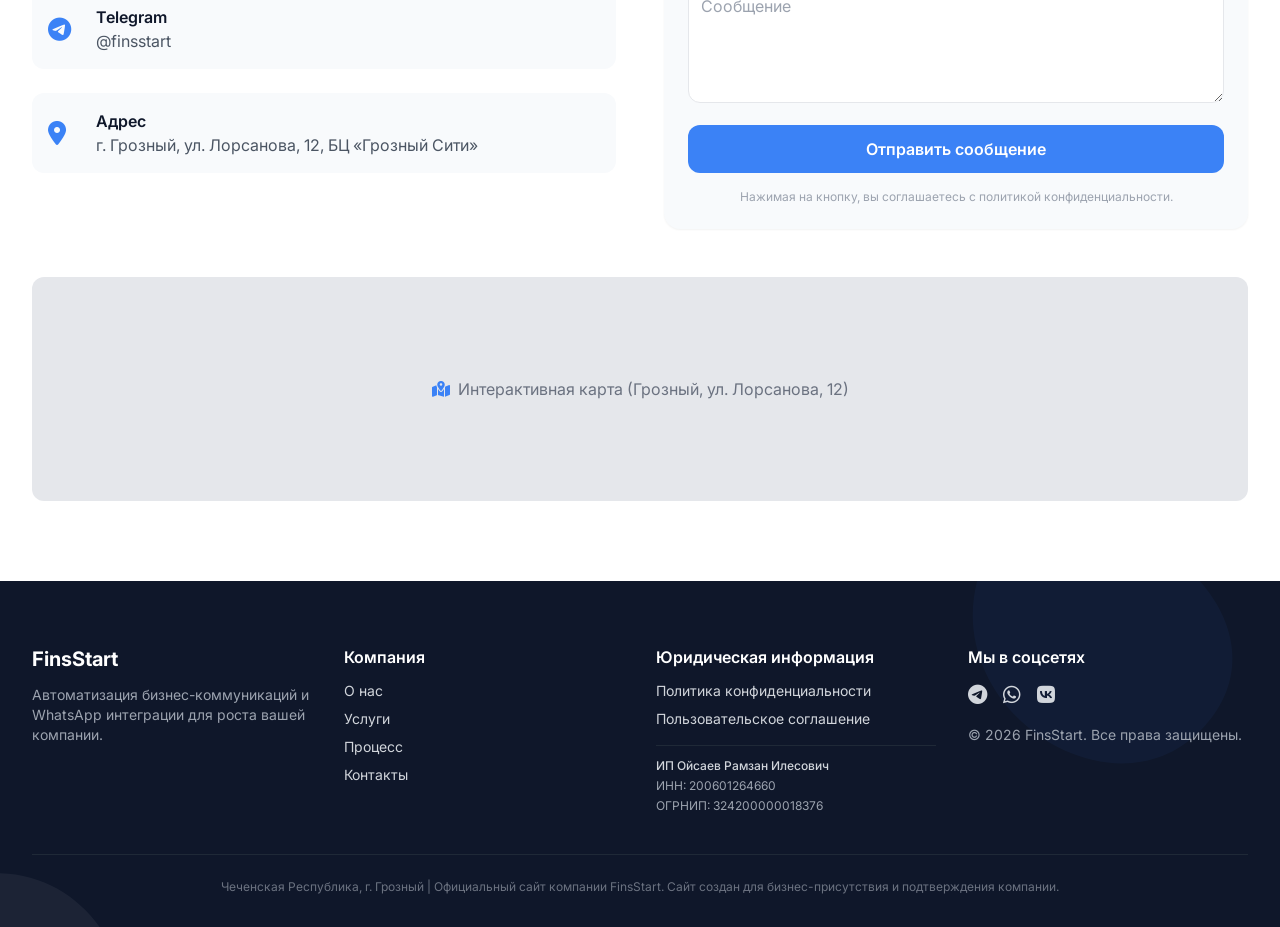
==== commit 9150a3c6: "Update full name abbr to full" ====
--- a/index.html
+++ b/index.html
@@ -335,7 +335,7 @@
             </ul>
             <!-- Блок реквизитов ИП -->
             <div class="mt-4 pt-3 border-t border-gray-800 text-xs text-gray-400 space-y-1">
-              <p class="font-medium text-gray-300">ИП Ойсаев Р. И.</p>
+              <p class="font-medium text-gray-300">ИП Ойсаев Рамзан Илесович</p>
               <p>ИНН: 200601264660</p>
               <p>ОГРНИП: 324200000018376</p>
             </div>
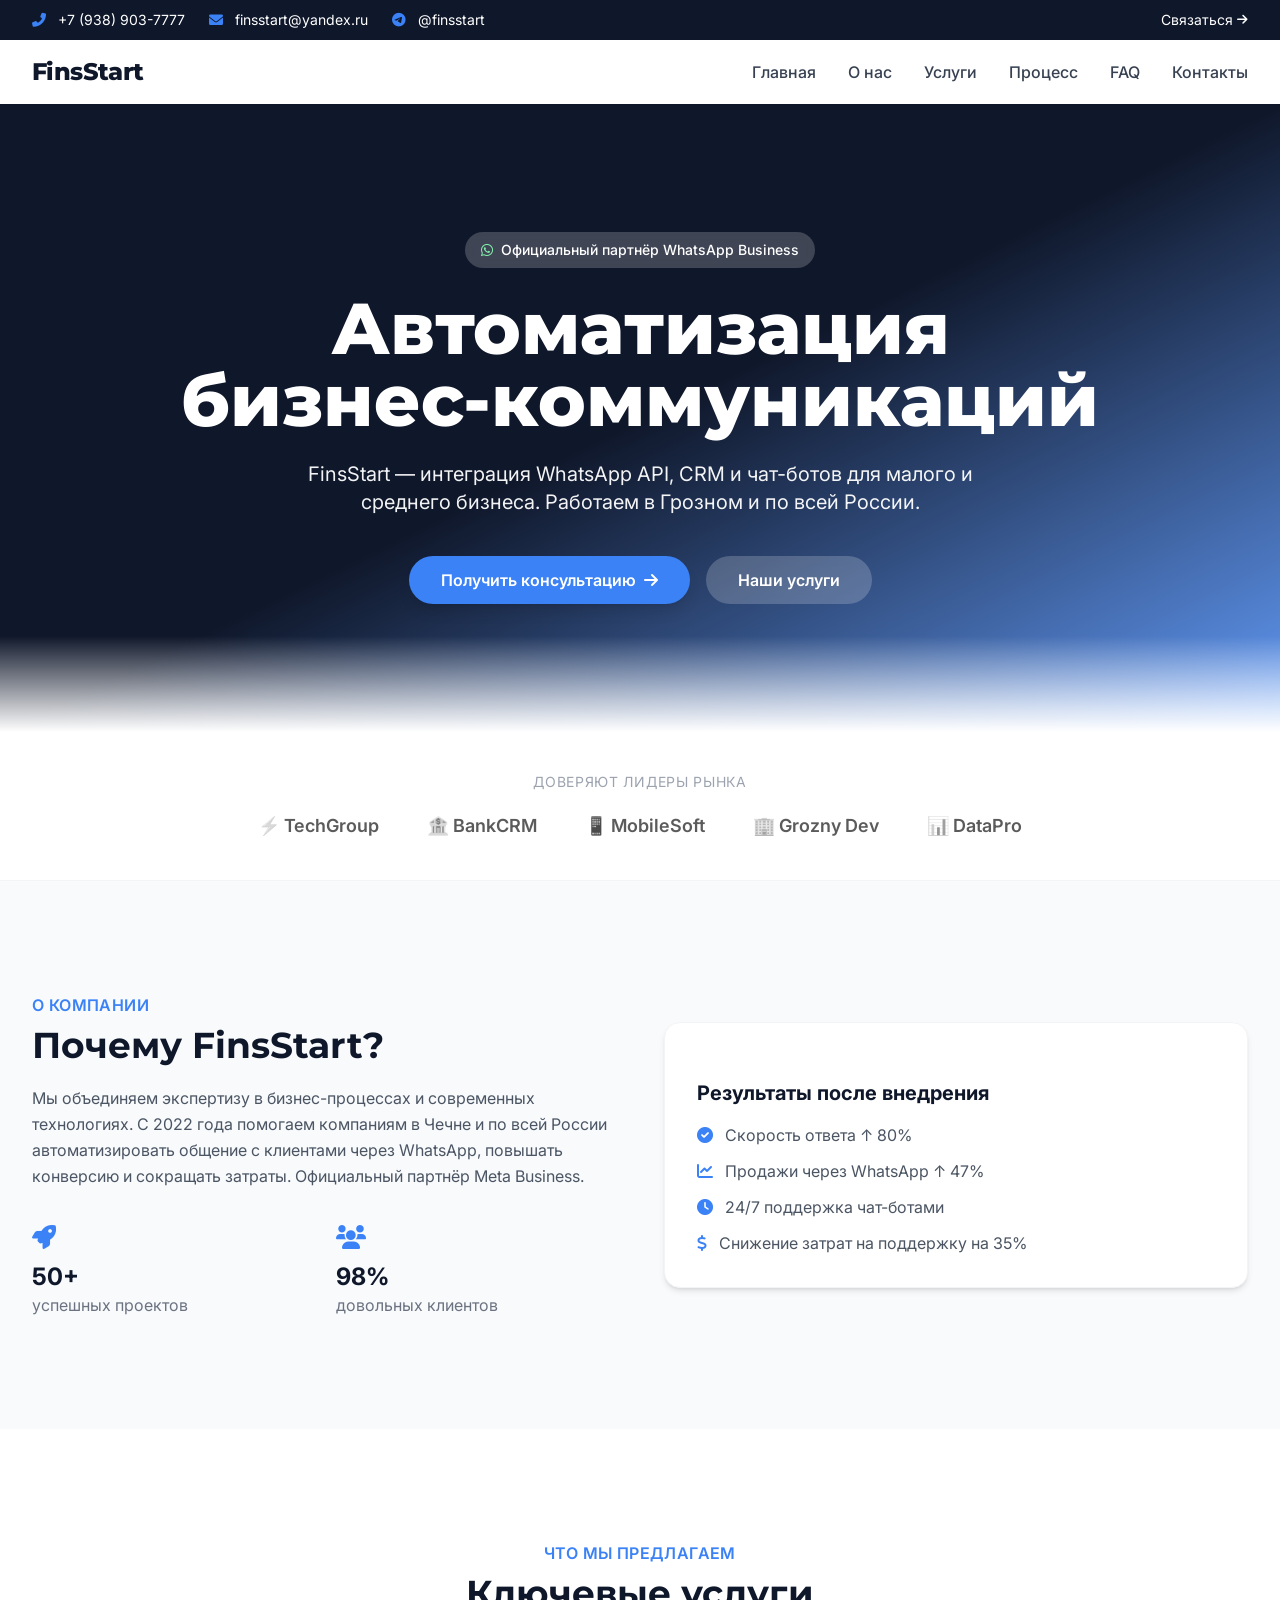
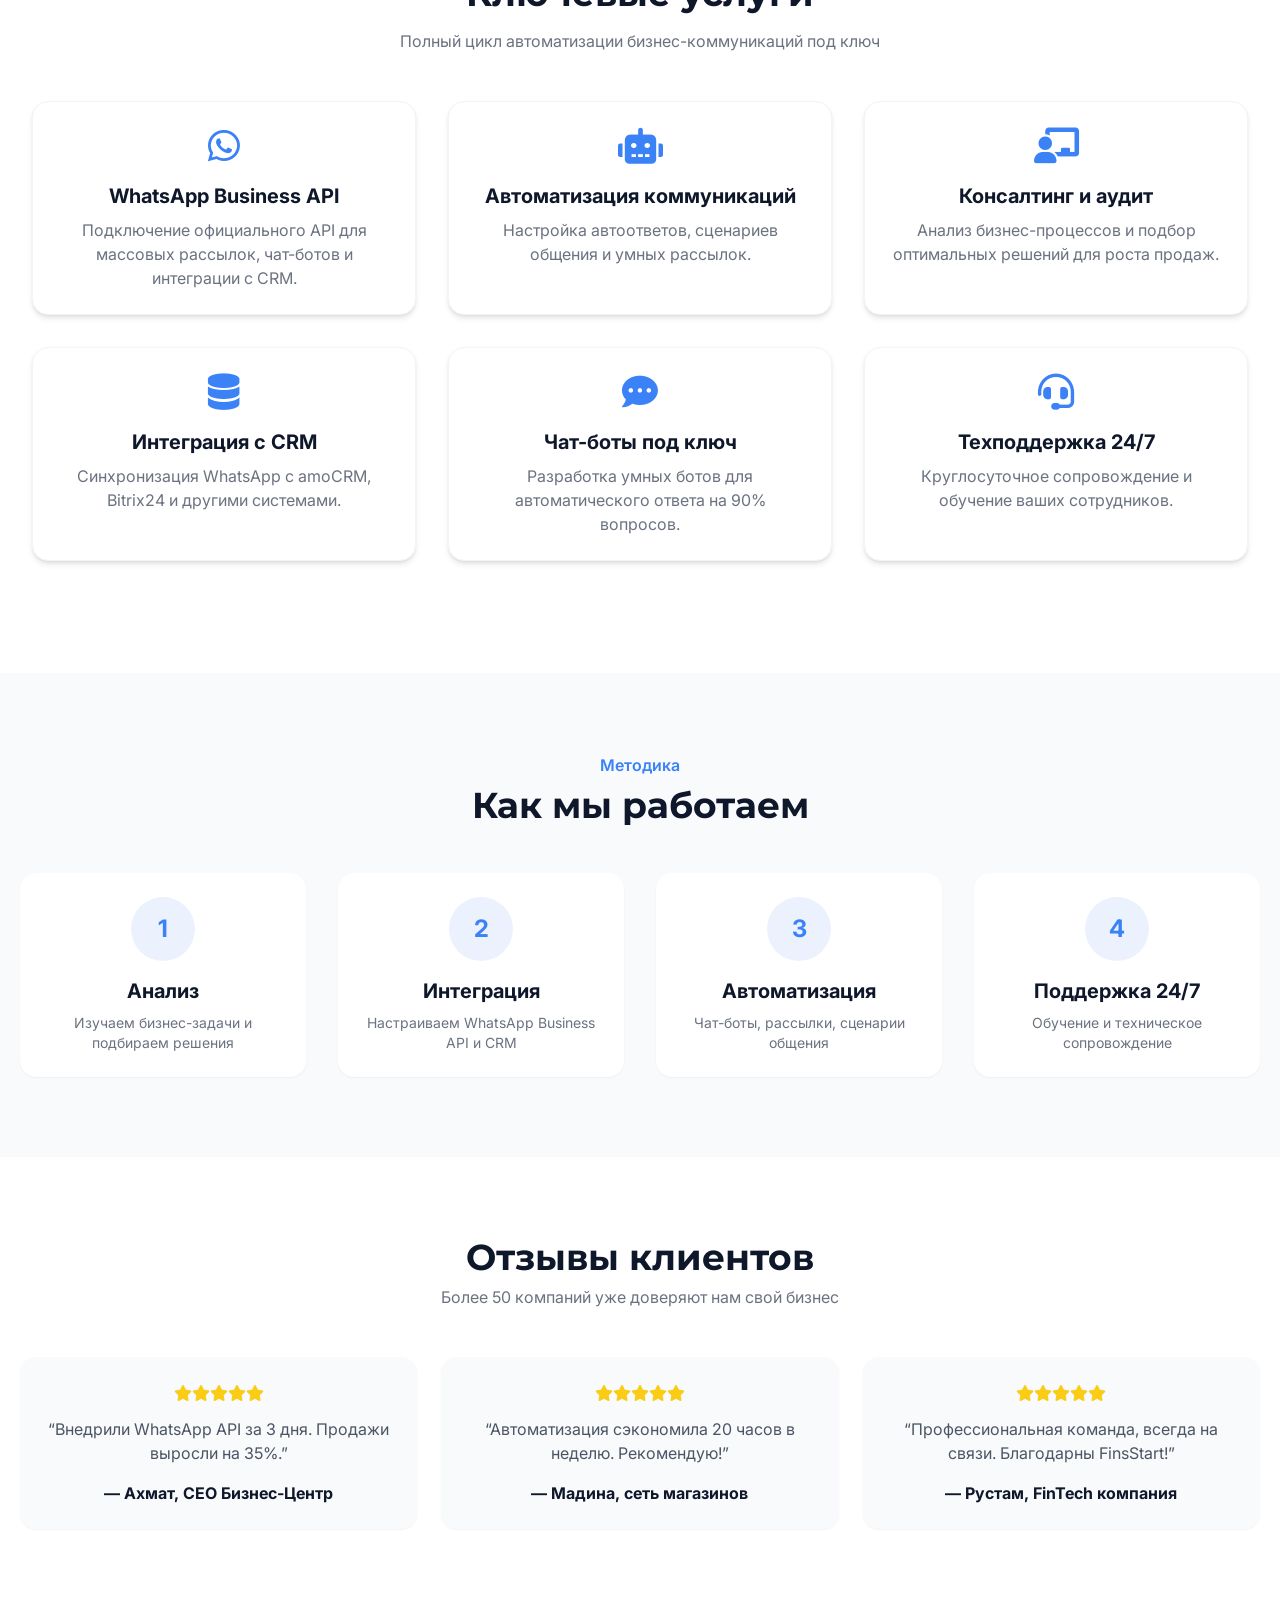
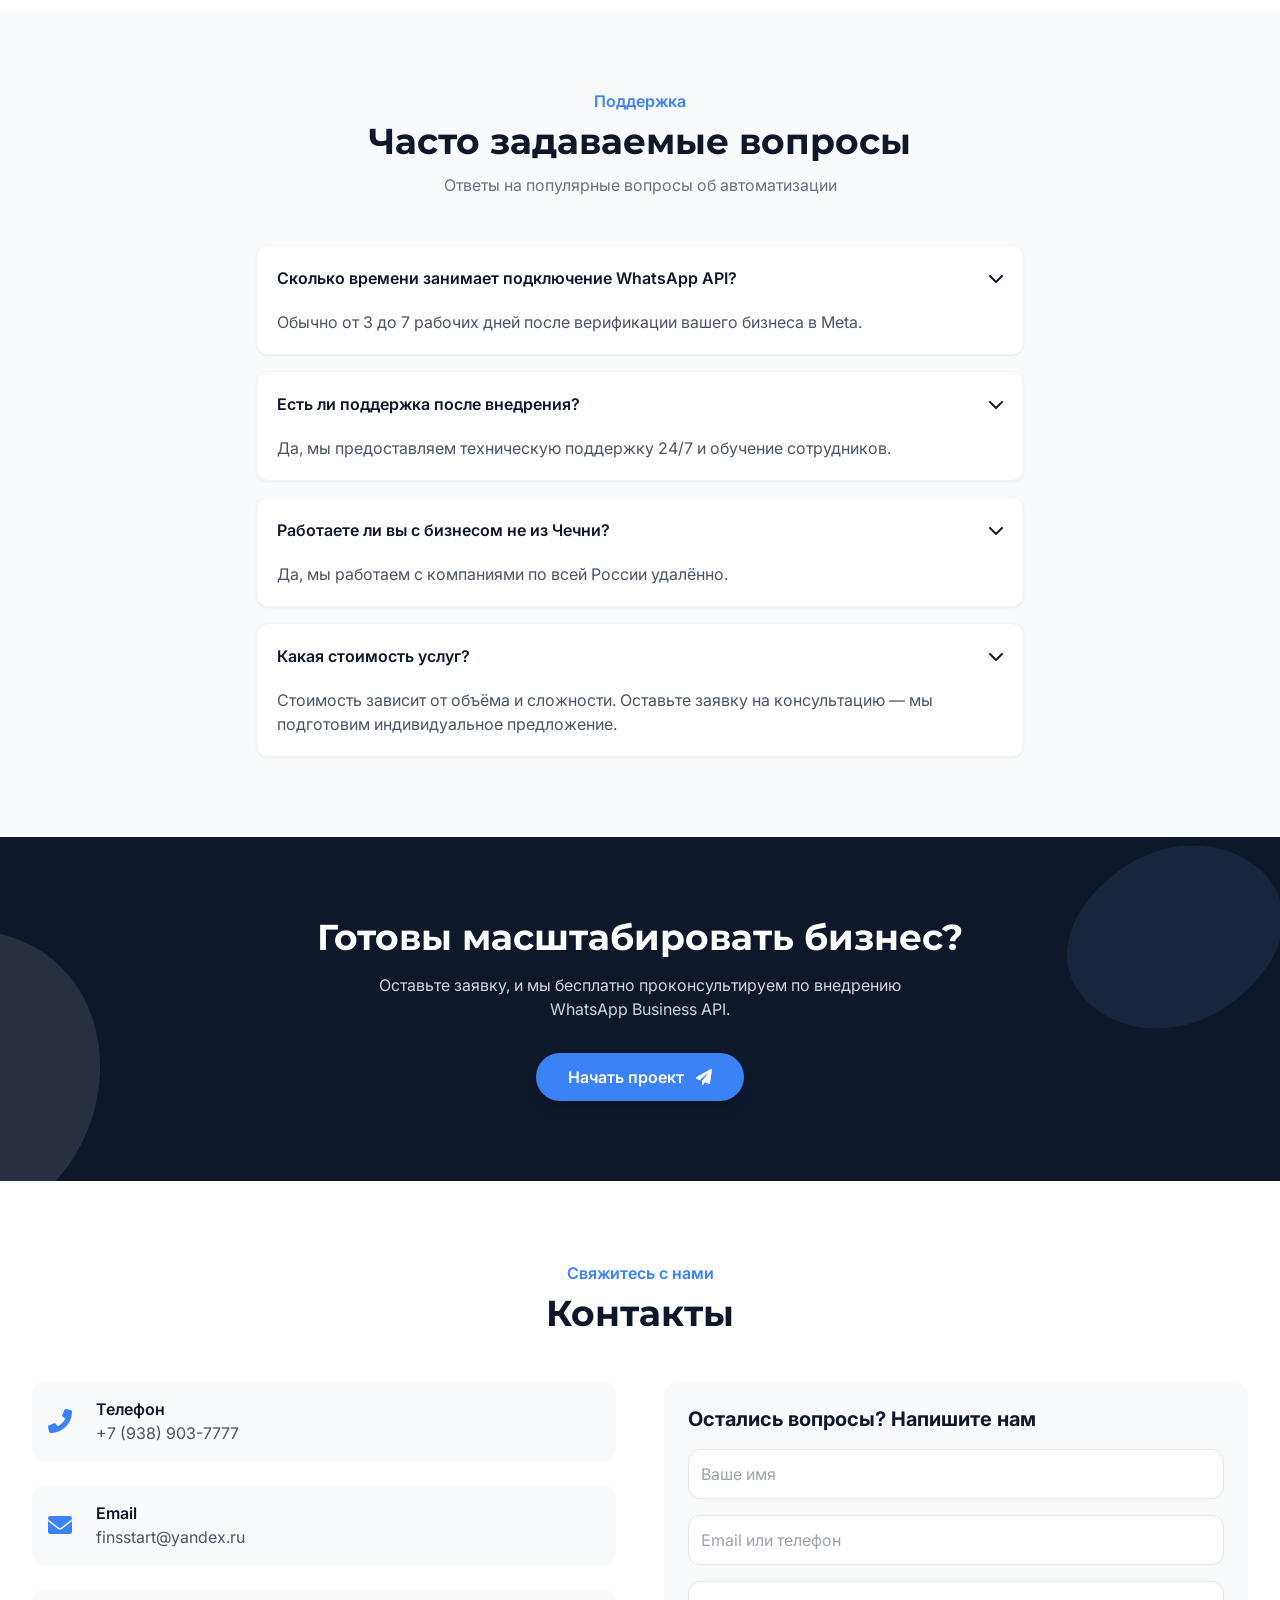
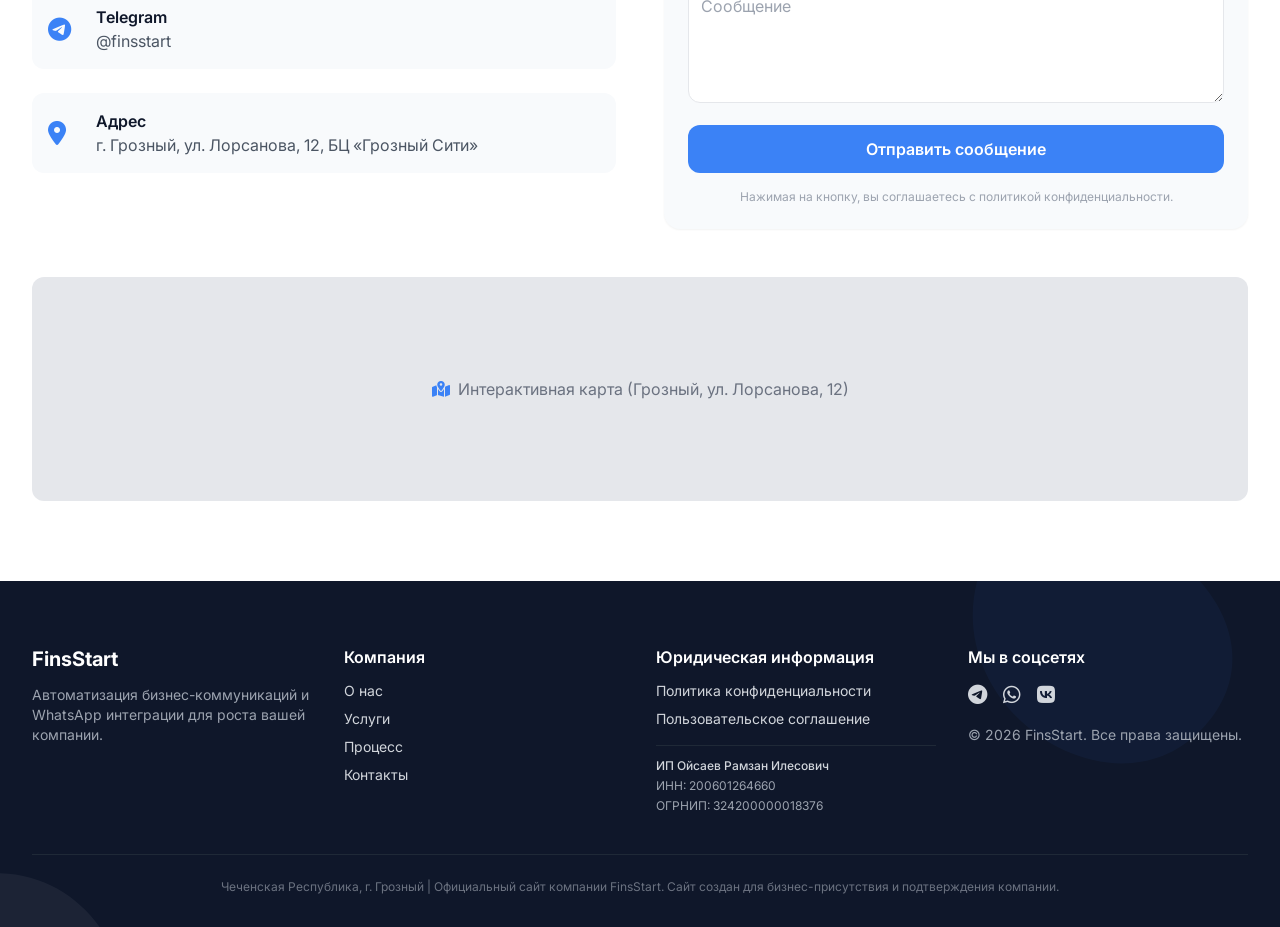
==== commit d27b065f: "Update email to finsstart@yandex.ru" ====
--- a/index.html
+++ b/index.html
@@ -69,7 +69,7 @@
       <div class="container mx-auto px-5 lg:px-8 flex justify-between items-center">
         <div class="flex space-x-6">
           <span><i class="fas fa-phone-alt mr-2 text-accent"></i> +7 (938) 903-7777</span>
-          <span><i class="fas fa-envelope mr-2 text-accent"></i> FinsStart@mail.ru</span>
+          <span><i class="fas fa-envelope mr-2 text-accent"></i> finsstart@yandex.ru</span>
           <span><i class="fab fa-telegram mr-2 text-accent"></i> @finsstart</span>
         </div>
         <div>
@@ -266,7 +266,7 @@
         <div class="grid lg:grid-cols-2 gap-12 mt-12">
           <div class="space-y-6">
             <div class="flex items-center gap-4 p-4 bg-gray-soft rounded-xl"><i class="fas fa-phone-alt text-accent text-2xl w-8"></i><div><p class="font-semibold">Телефон</p><p class="text-gray-600">+7 (938) 903-7777</p></div></div>
-            <div class="flex items-center gap-4 p-4 bg-gray-soft rounded-xl"><i class="fas fa-envelope text-accent text-2xl w-8"></i><div><p class="font-semibold">Email</p><p class="text-gray-600">FinsStart@mail.ru</p></div></div>
+            <div class="flex items-center gap-4 p-4 bg-gray-soft rounded-xl"><i class="fas fa-envelope text-accent text-2xl w-8"></i><div><p class="font-semibold">Email</p><p class="text-gray-600">finsstart@yandex.ru</p></div></div>
             <div class="flex items-center gap-4 p-4 bg-gray-soft rounded-xl"><i class="fab fa-telegram text-accent text-2xl w-8"></i><div><p class="font-semibold">Telegram</p><p class="text-gray-600">@finsstart</p></div></div>
             <div class="flex items-center gap-4 p-4 bg-gray-soft rounded-xl"><i class="fas fa-map-marker-alt text-accent text-2xl w-8"></i><div><p class="font-semibold">Адрес</p><p class="text-gray-600">г. Грозный, ул. Лорсанова, 12, БЦ «Грозный Сити»</p></div></div>
           </div>
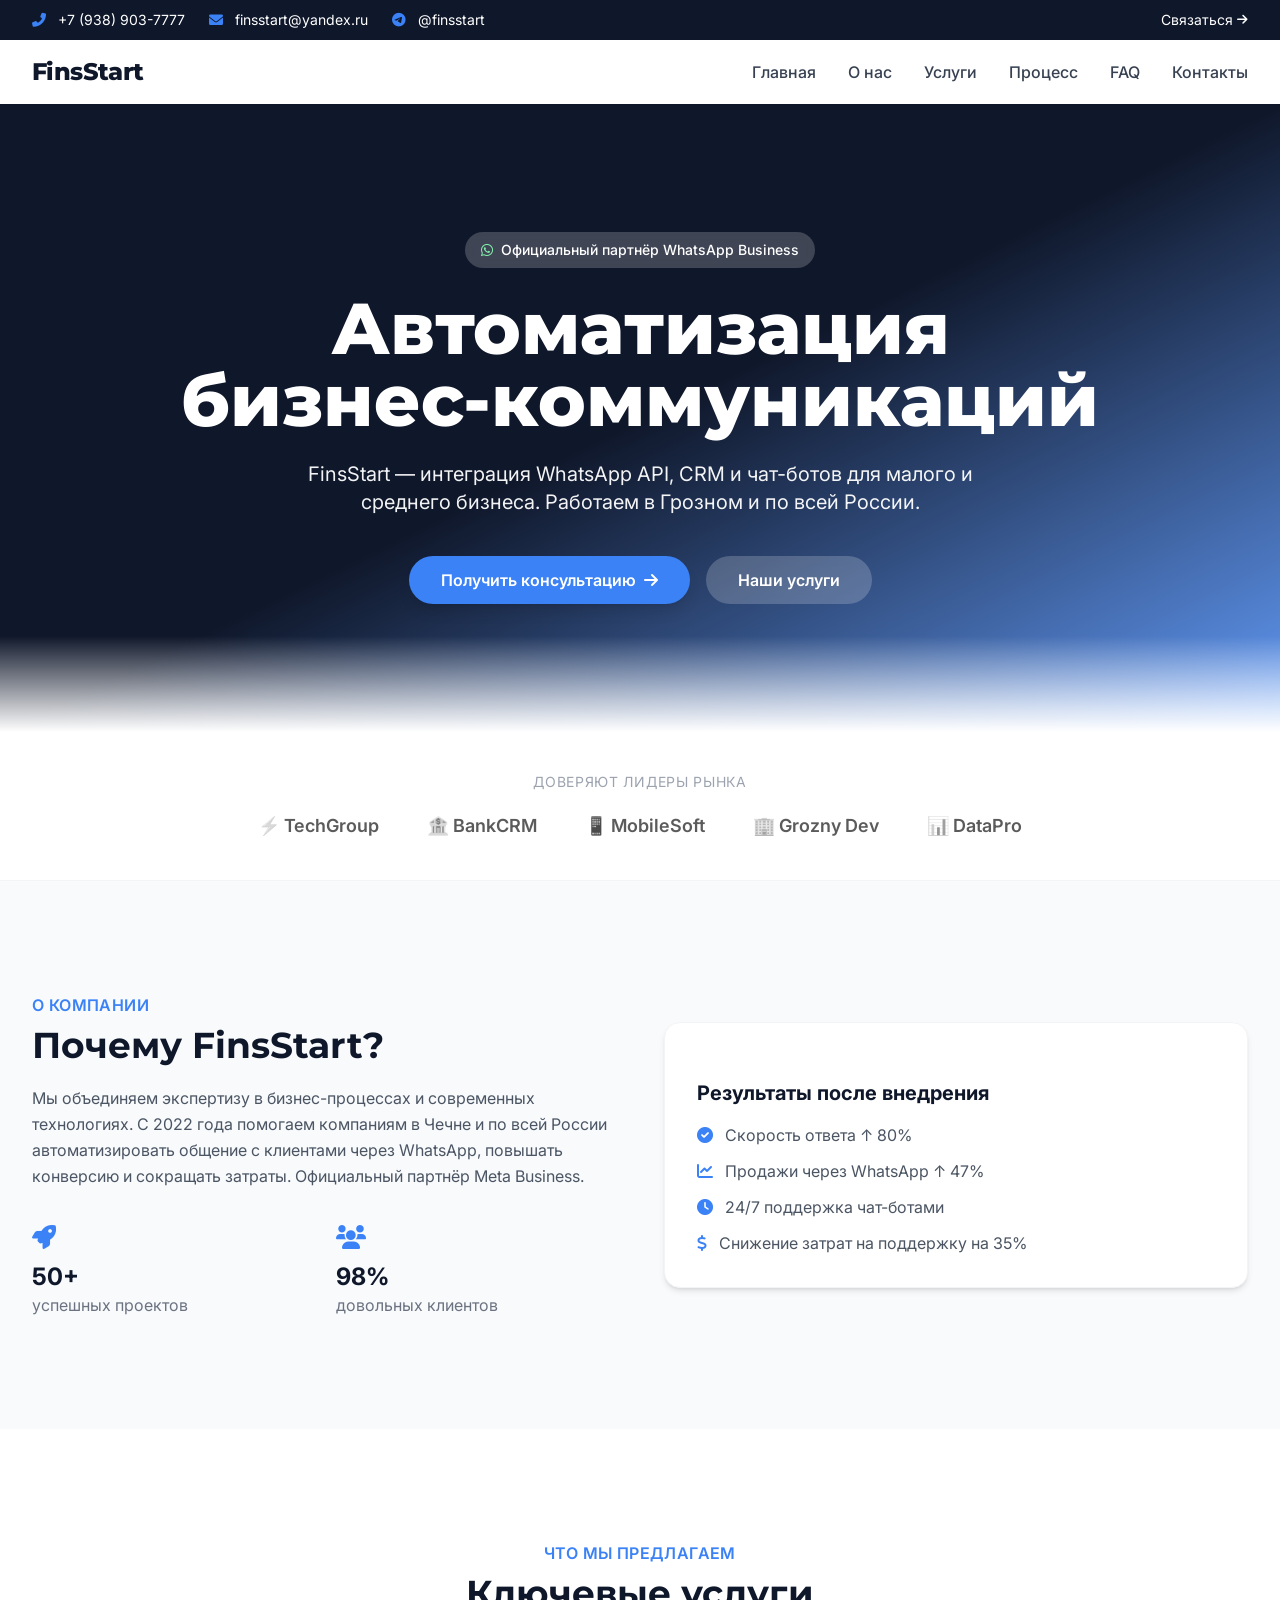
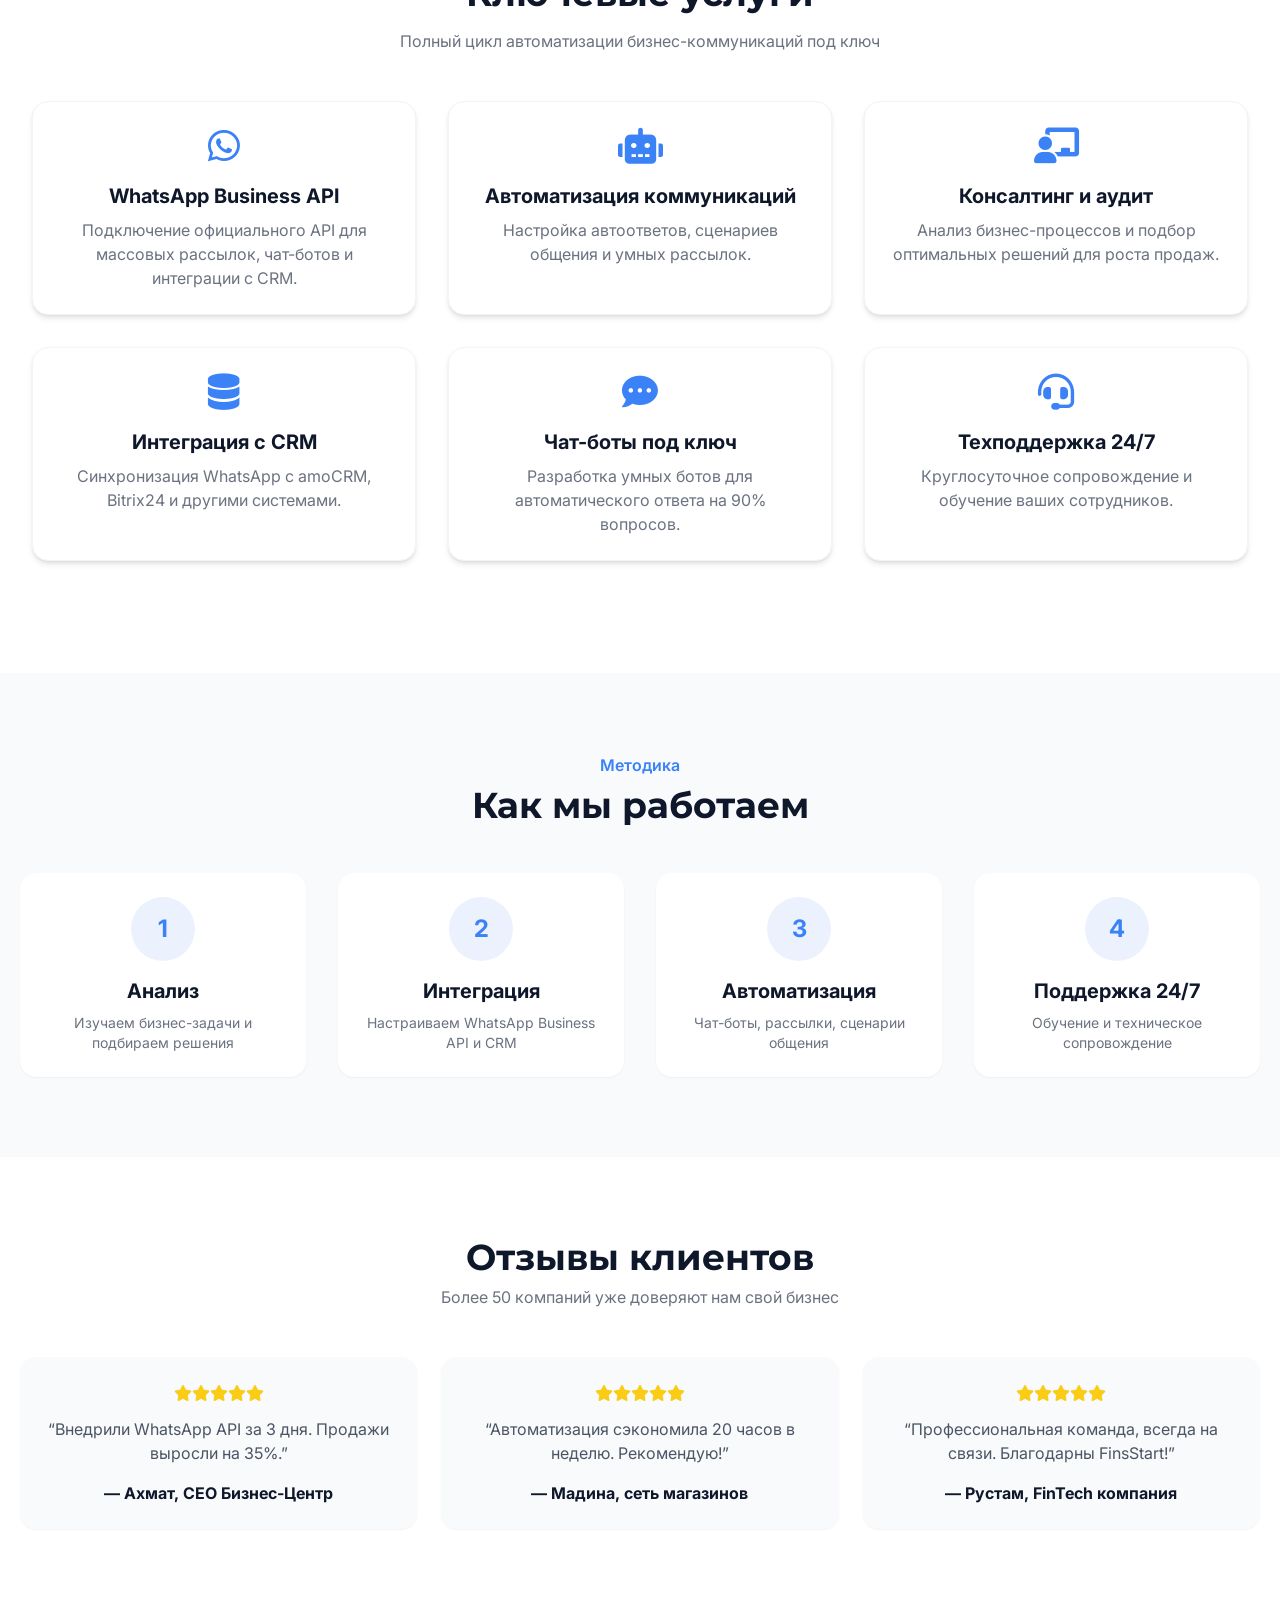
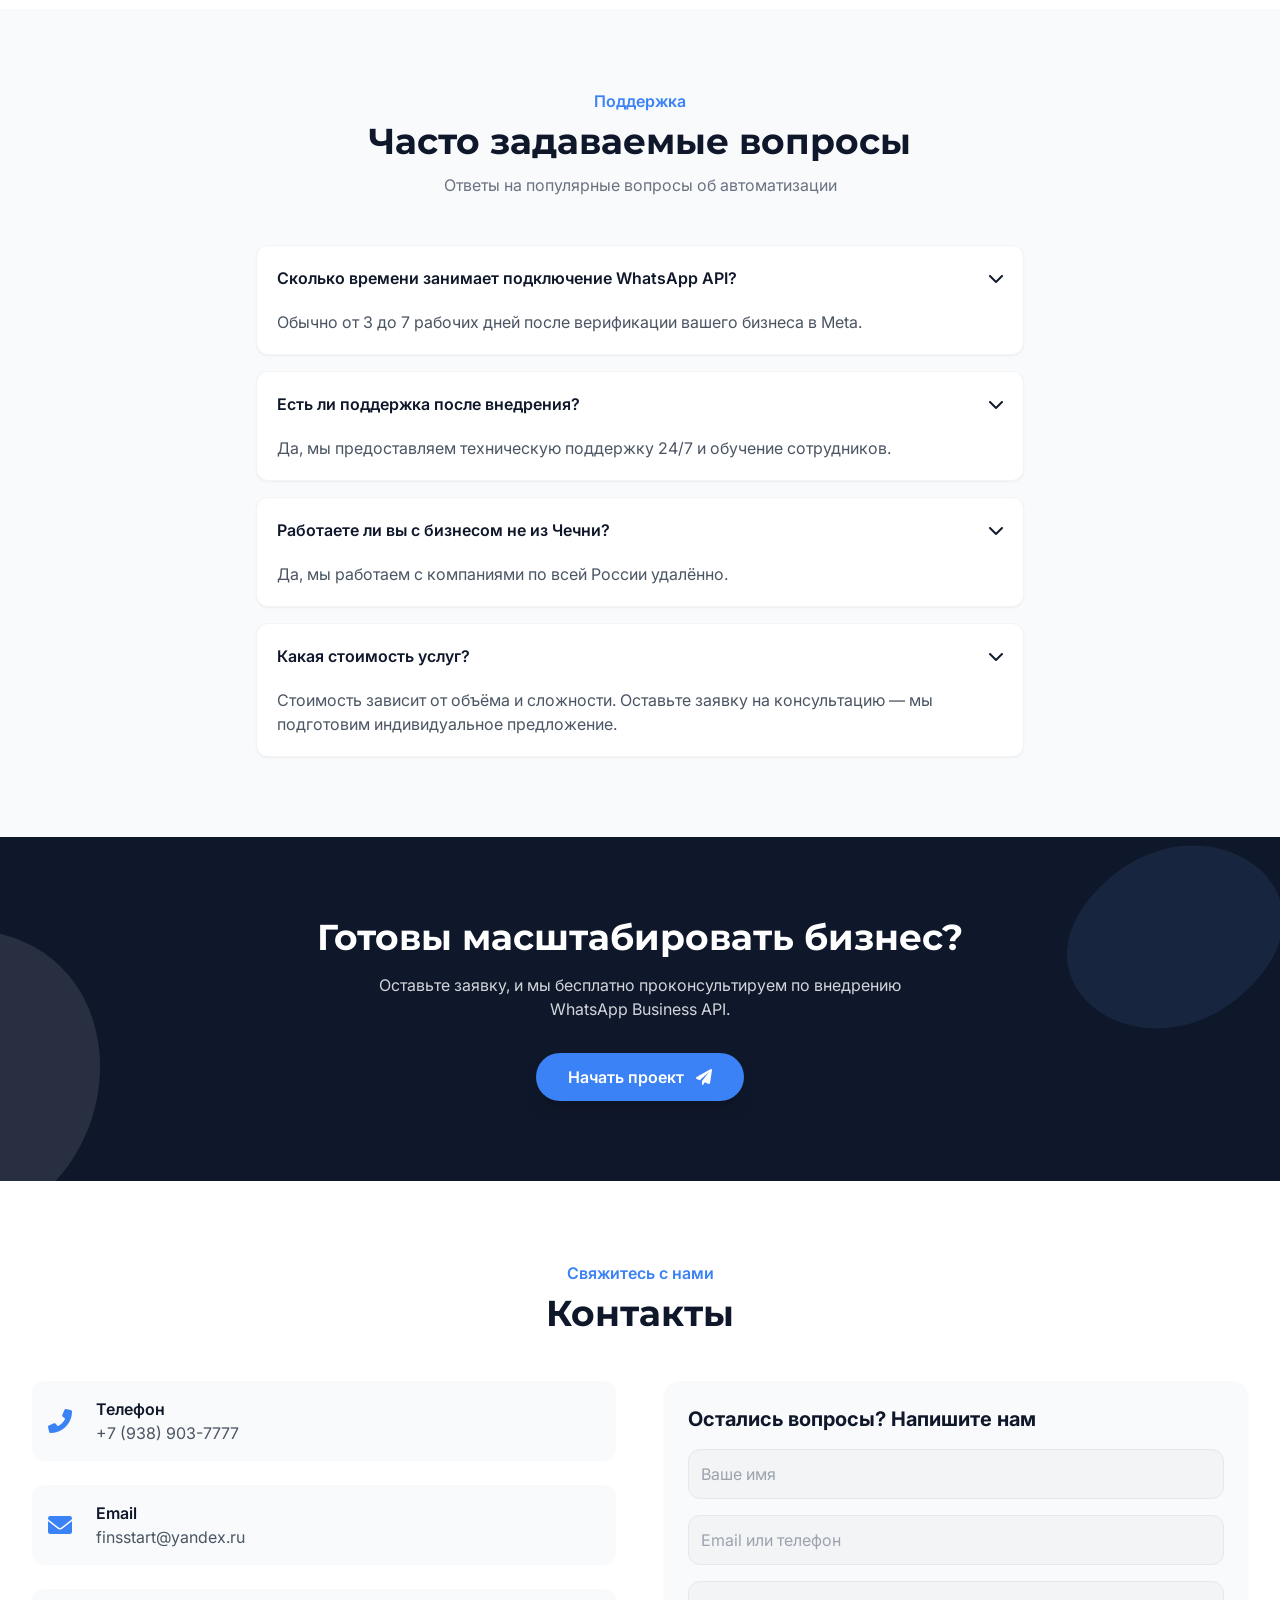
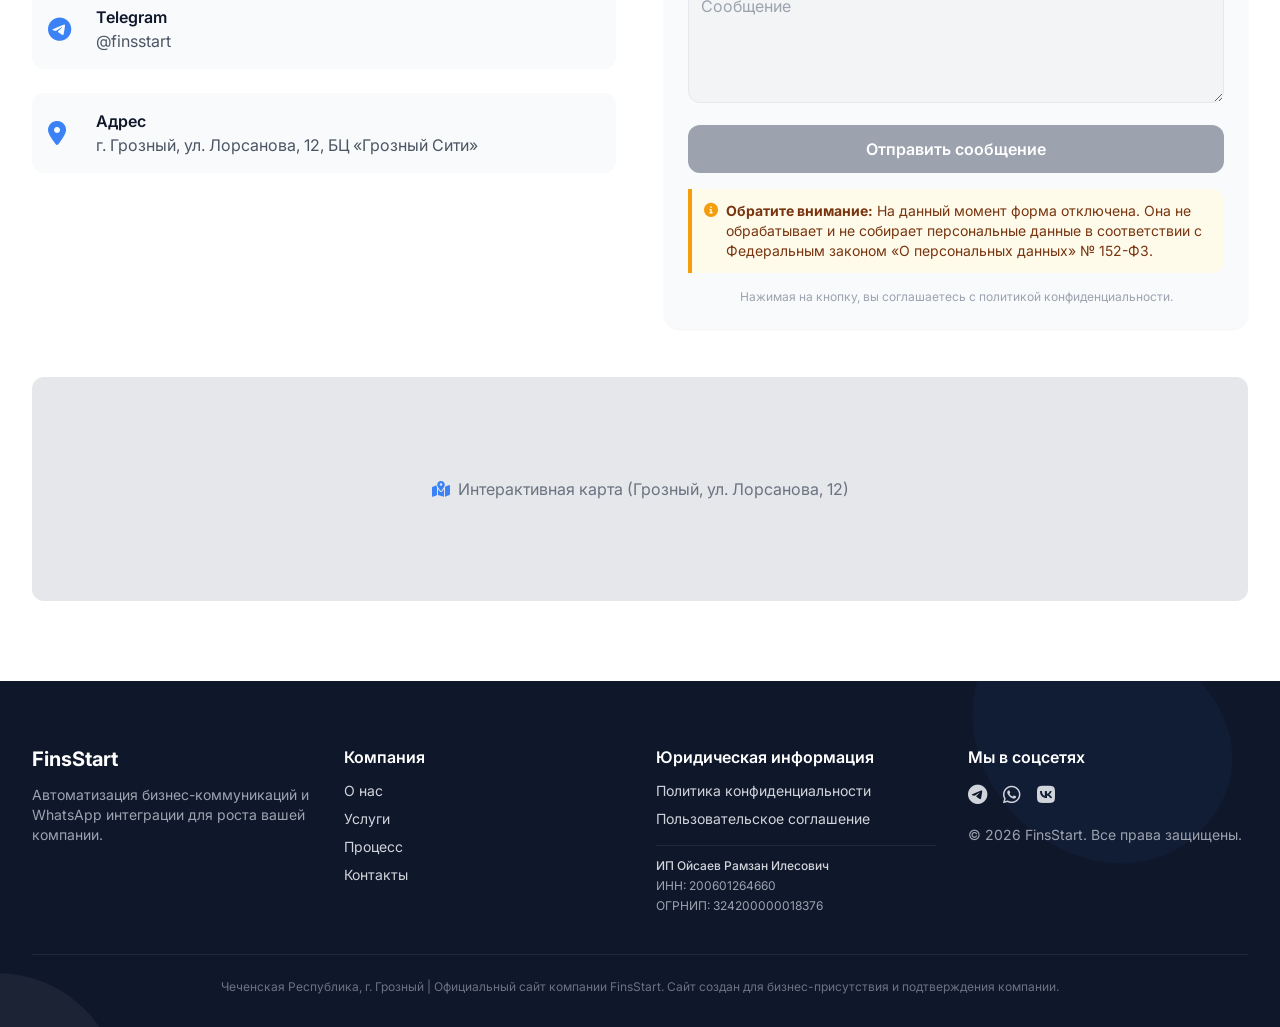
==== commit fb063dde: "Disable form fields from contact page and add a legal note" ====
--- a/index.html
+++ b/index.html
@@ -273,10 +273,18 @@
           <div class="bg-gray-soft rounded-2xl p-6 shadow-sm">
             <h3 class="text-xl font-bold mb-4">Остались вопросы? Напишите нам</h3>
             <form id="contactForm" class="space-y-4">
-              <input type="text" placeholder="Ваше имя" class="w-full p-3 rounded-xl border border-gray-200 focus:border-accent outline-none transition">
-              <input type="email" placeholder="Email или телефон" class="w-full p-3 rounded-xl border border-gray-200 focus:border-accent outline-none transition">
-              <textarea rows="4" placeholder="Сообщение" class="w-full p-3 rounded-xl border border-gray-200 focus:border-accent outline-none transition"></textarea>
-              <button type="submit" class="bg-accent text-white py-3 rounded-xl w-full font-semibold hover:bg-blue-600 transition">Отправить сообщение</button>
+              <input disabled type="text" placeholder="Ваше имя" class="w-full p-3 rounded-xl border border-gray-200 focus:border-accent outline-none transition disabled:bg-gray-100 disabled:cursor-not-allowed">
+              <input disabled type="email" placeholder="Email или телефон" class="w-full p-3 rounded-xl border border-gray-200 focus:border-accent outline-none transition disabled:bg-gray-100 disabled:cursor-not-allowed">
+              <textarea disabled rows="4" placeholder="Сообщение" class="w-full p-3 rounded-xl border border-gray-200 focus:border-accent outline-none transition disabled:bg-gray-100 disabled:cursor-not-allowed"></textarea>
+              <button disabled type="submit" class="bg-gray-400 text-white py-3 rounded-xl w-full font-semibold cursor-not-allowed transition">Отправить сообщение</button>
+
+              <!-- Уведомление об отключении формы -->
+              <div class="p-3 bg-amber-50 border-l-4 border-amber-500 text-amber-900 rounded-r-xl text-sm flex items-start space-x-2">
+                <i class="fas fa-info-circle text-amber-500 mt-0.5 flex-shrink-0"></i>
+                <p>
+                  <strong>Обратите внимание:</strong> На данный момент форма отключена. Она не обрабатывает и не собирает персональные данные в соответствии с Федеральным законом «О персональных данных» № 152-ФЗ.
+                </p>
+              </div>
             </form>
             <p class="text-xs text-gray-400 text-center mt-4">Нажимая на кнопку, вы соглашаетесь с политикой конфиденциальности.</p>
           </div>
